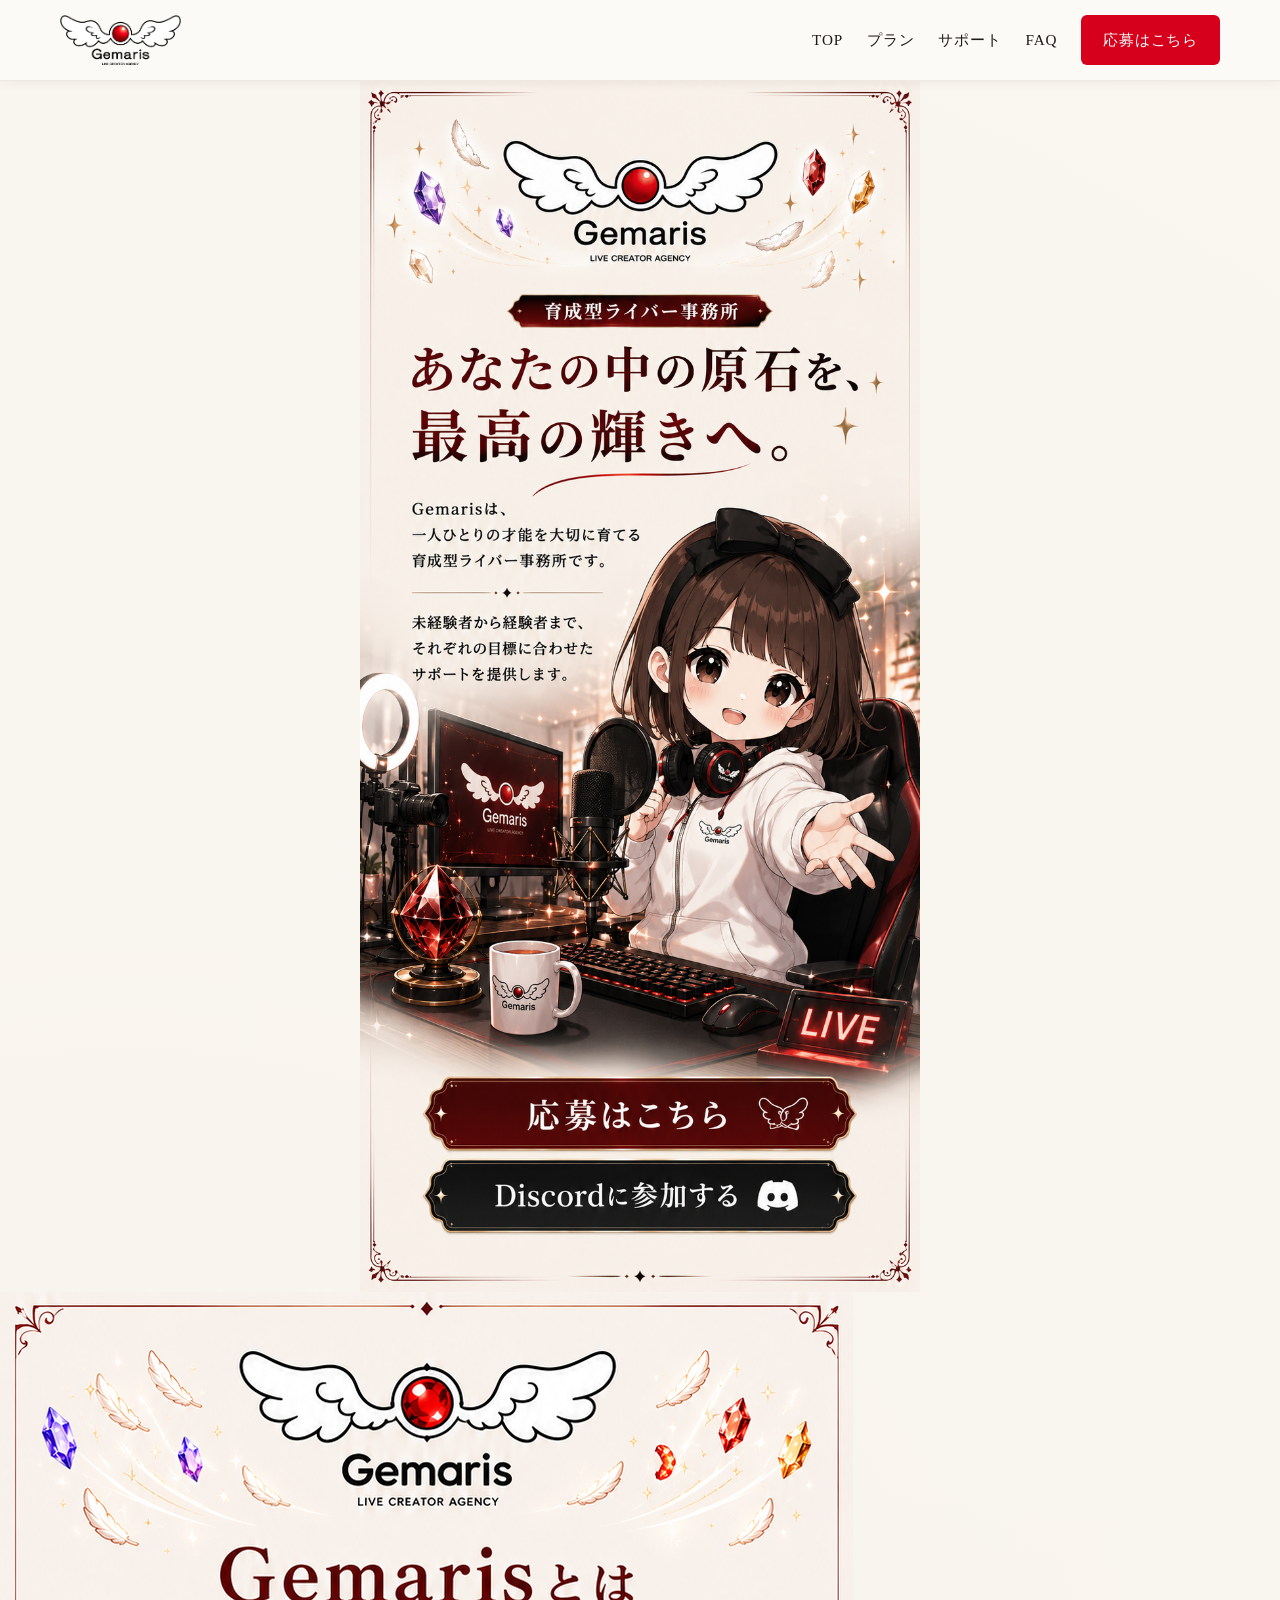
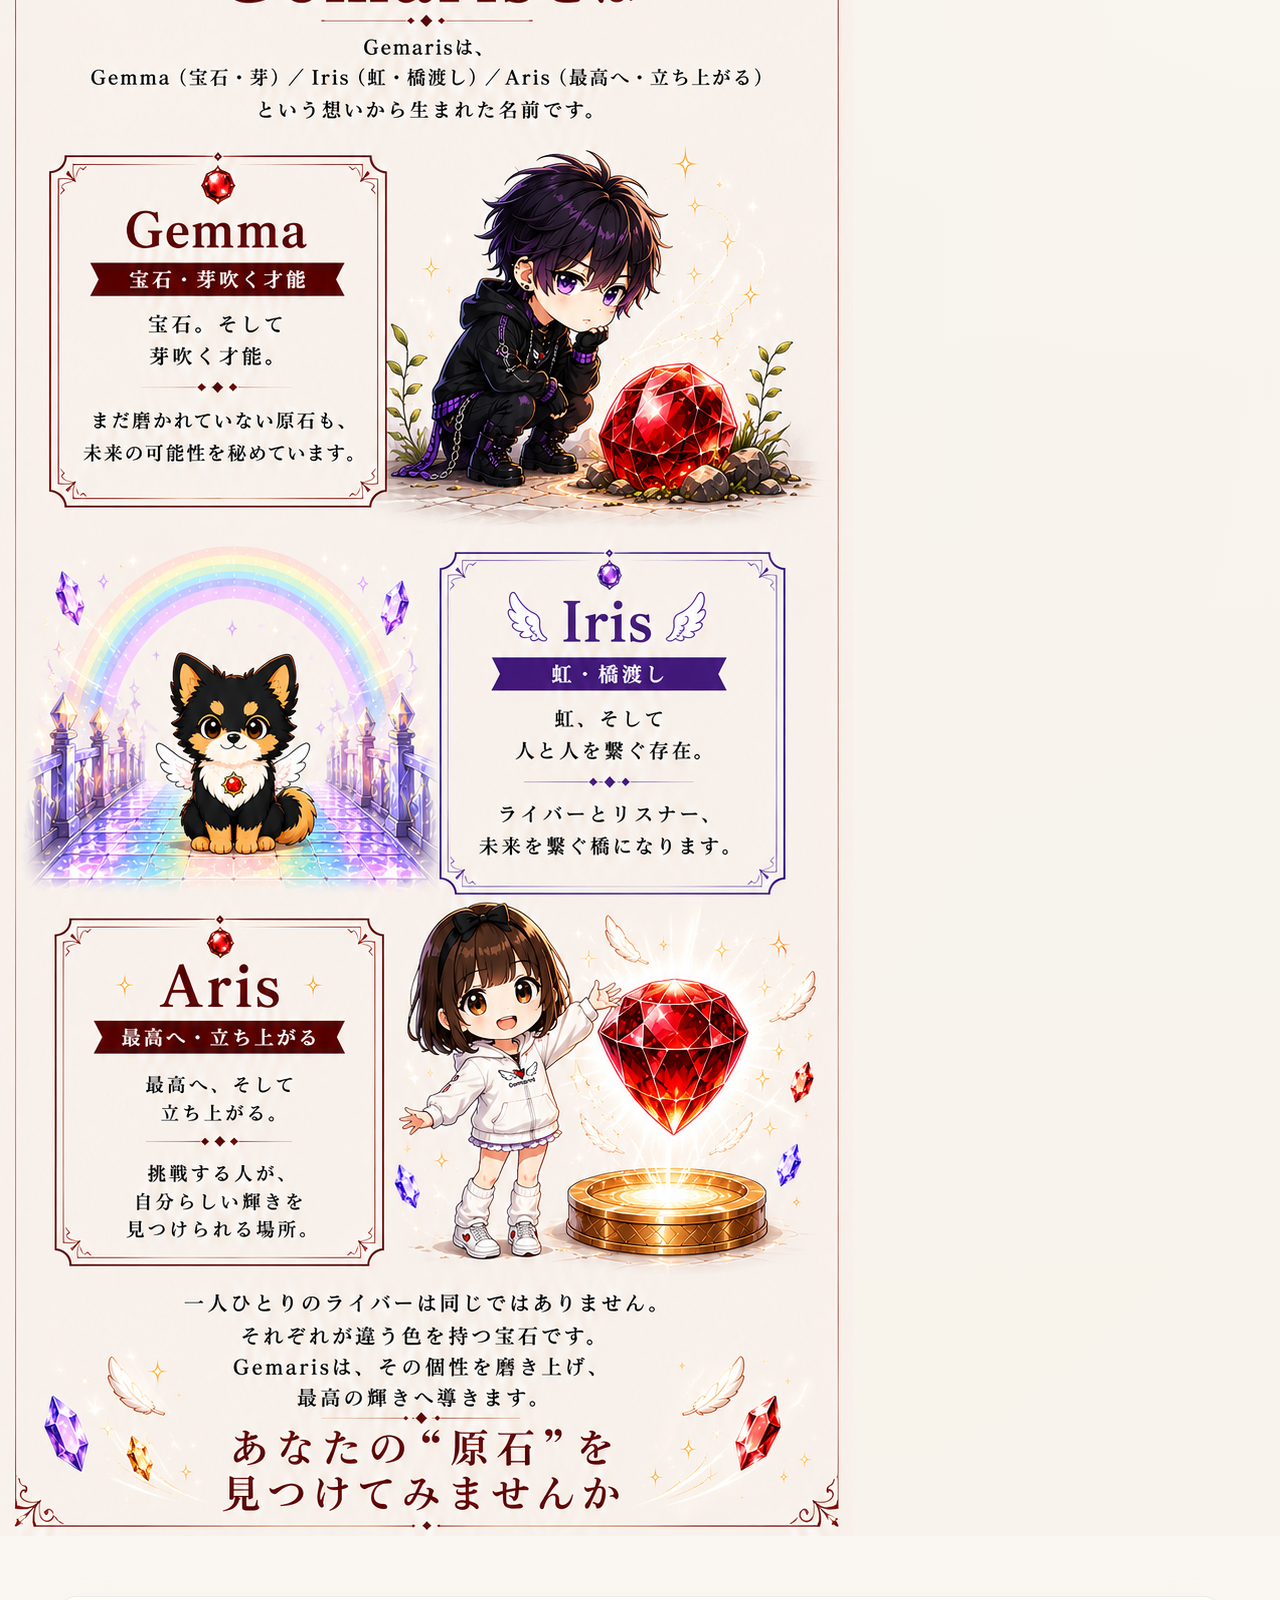
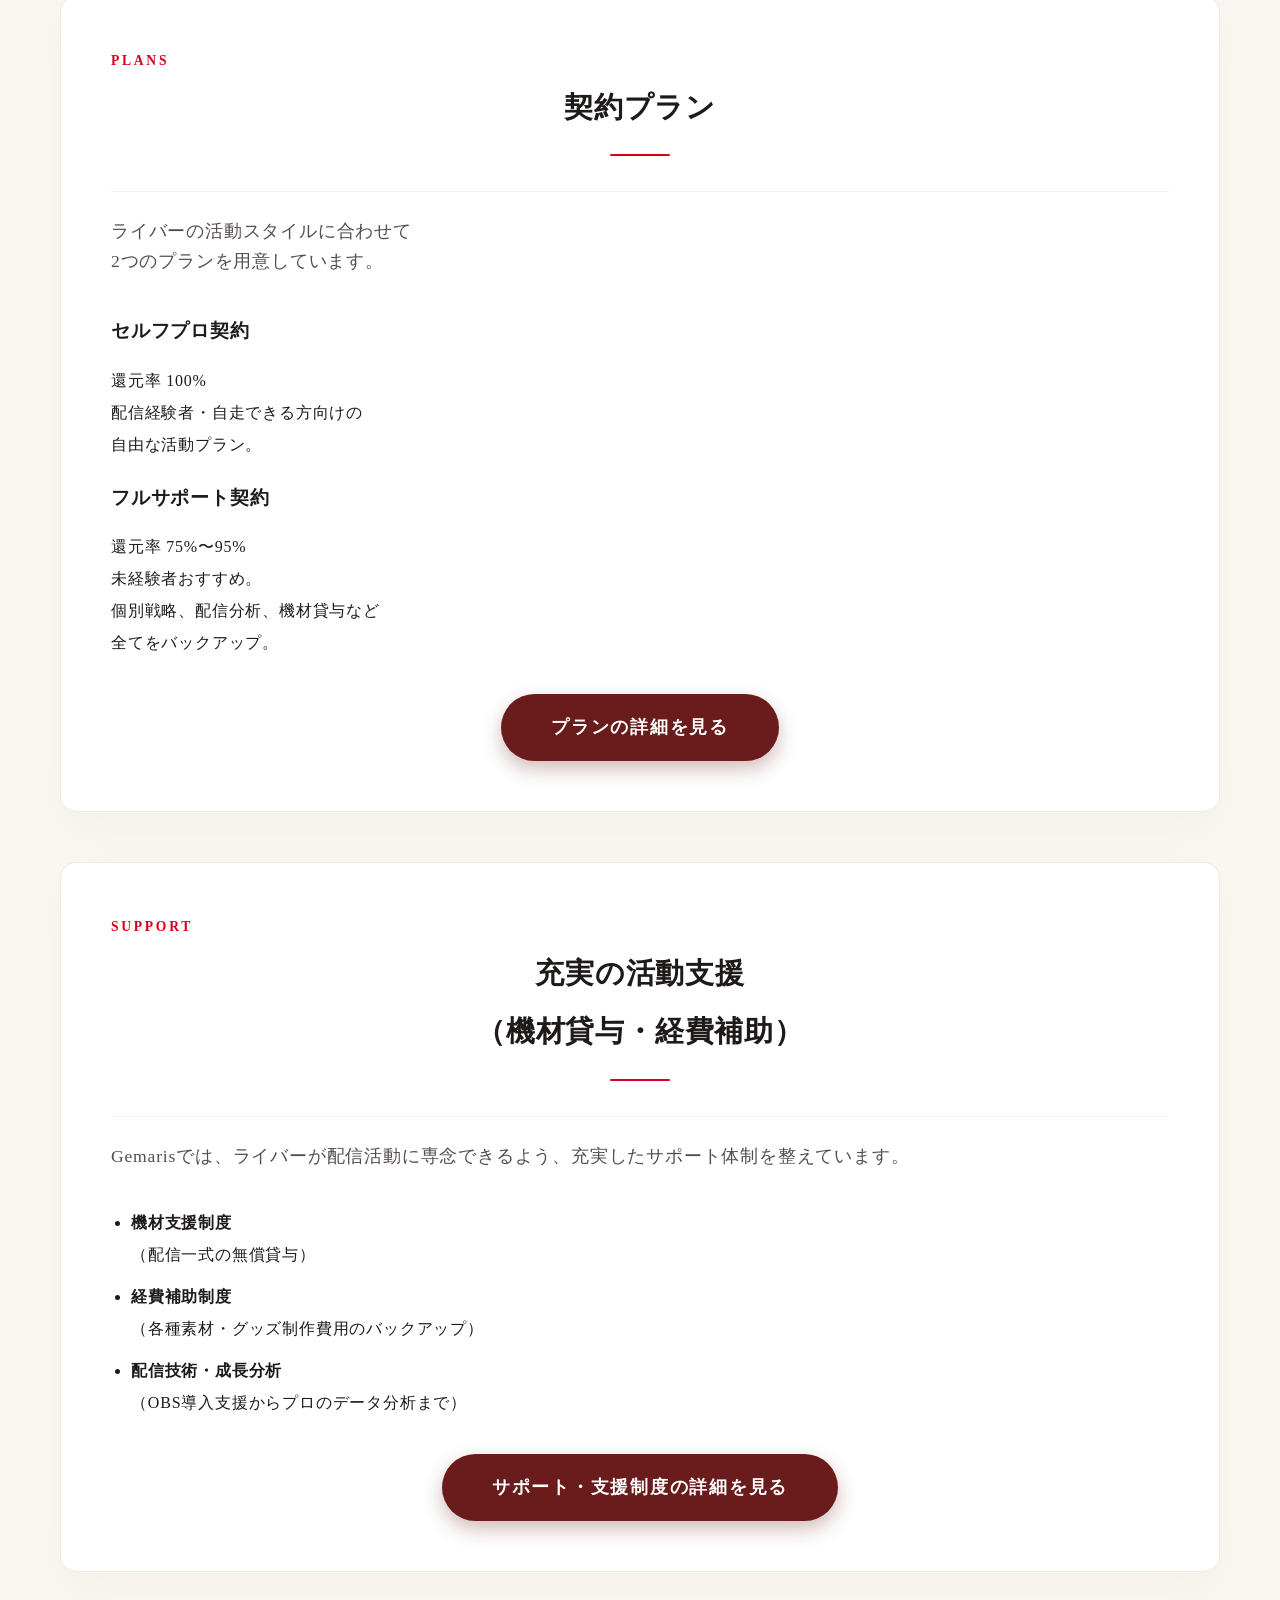
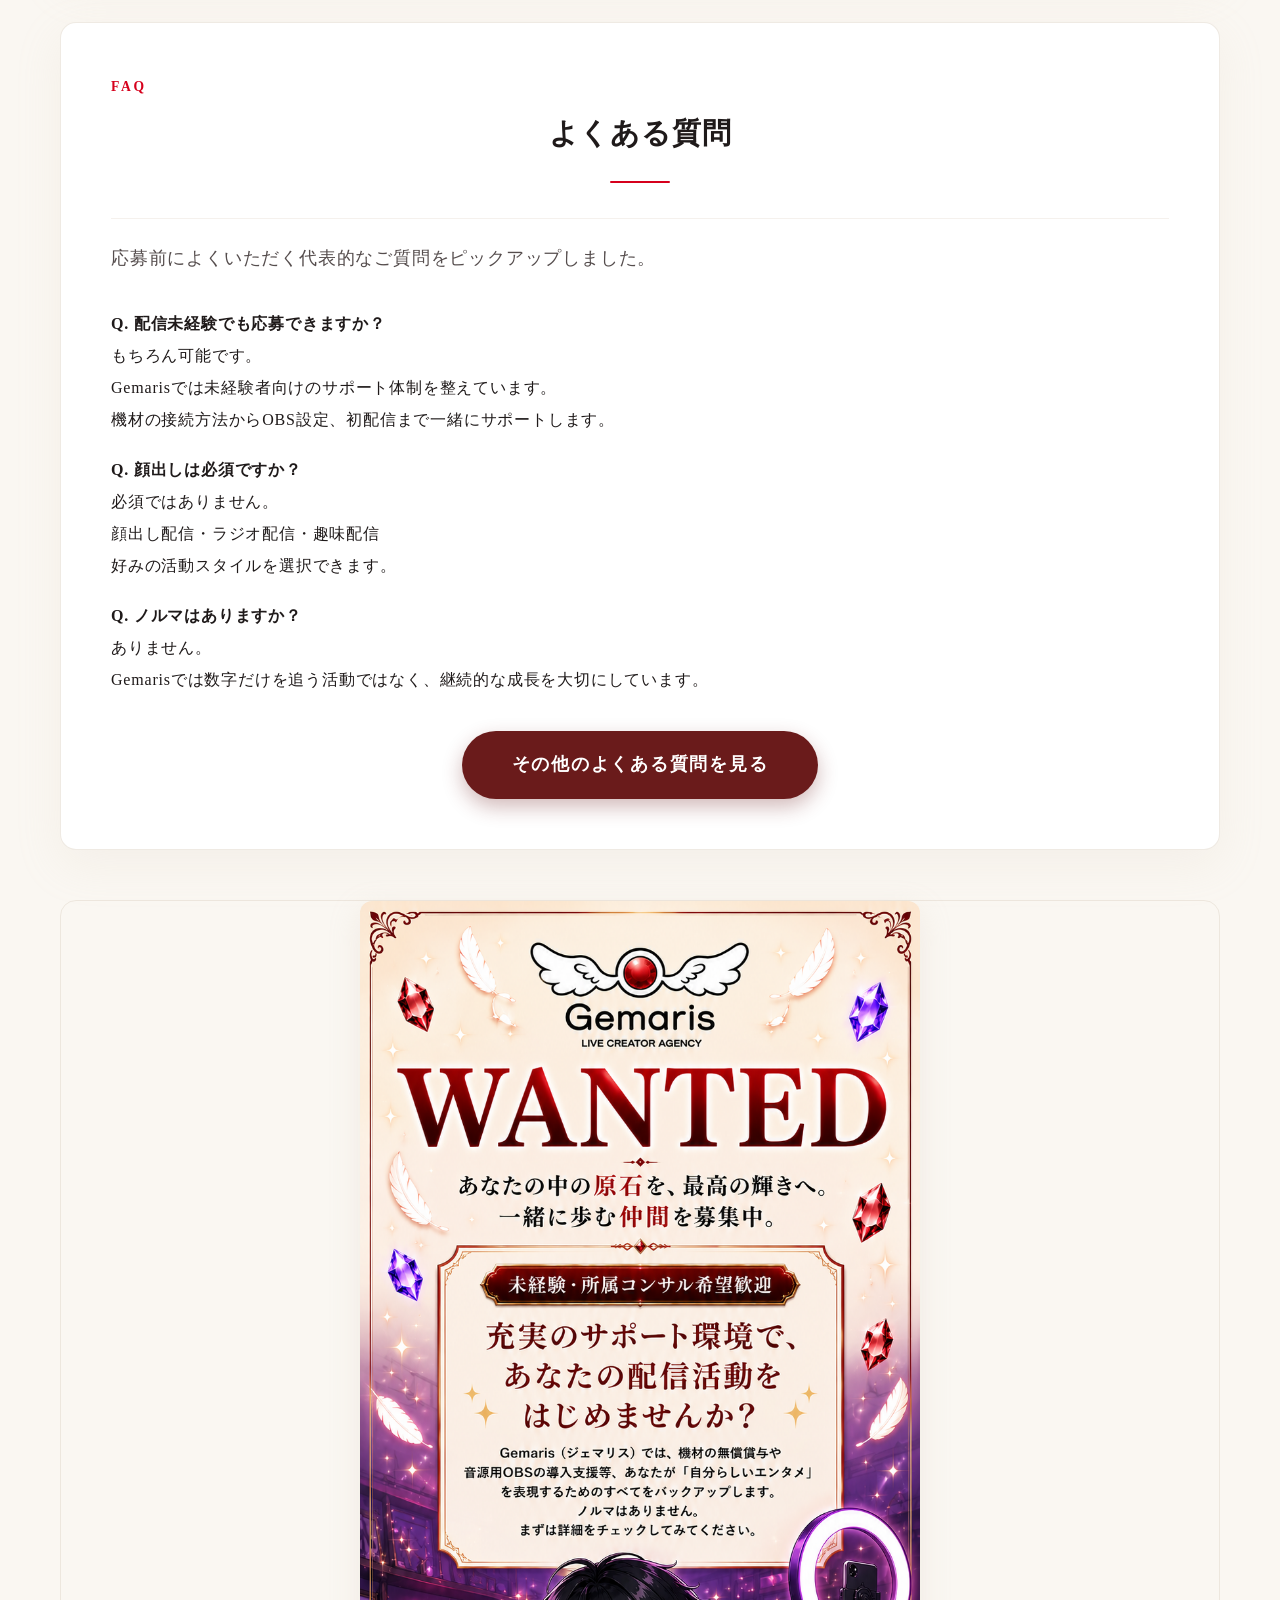
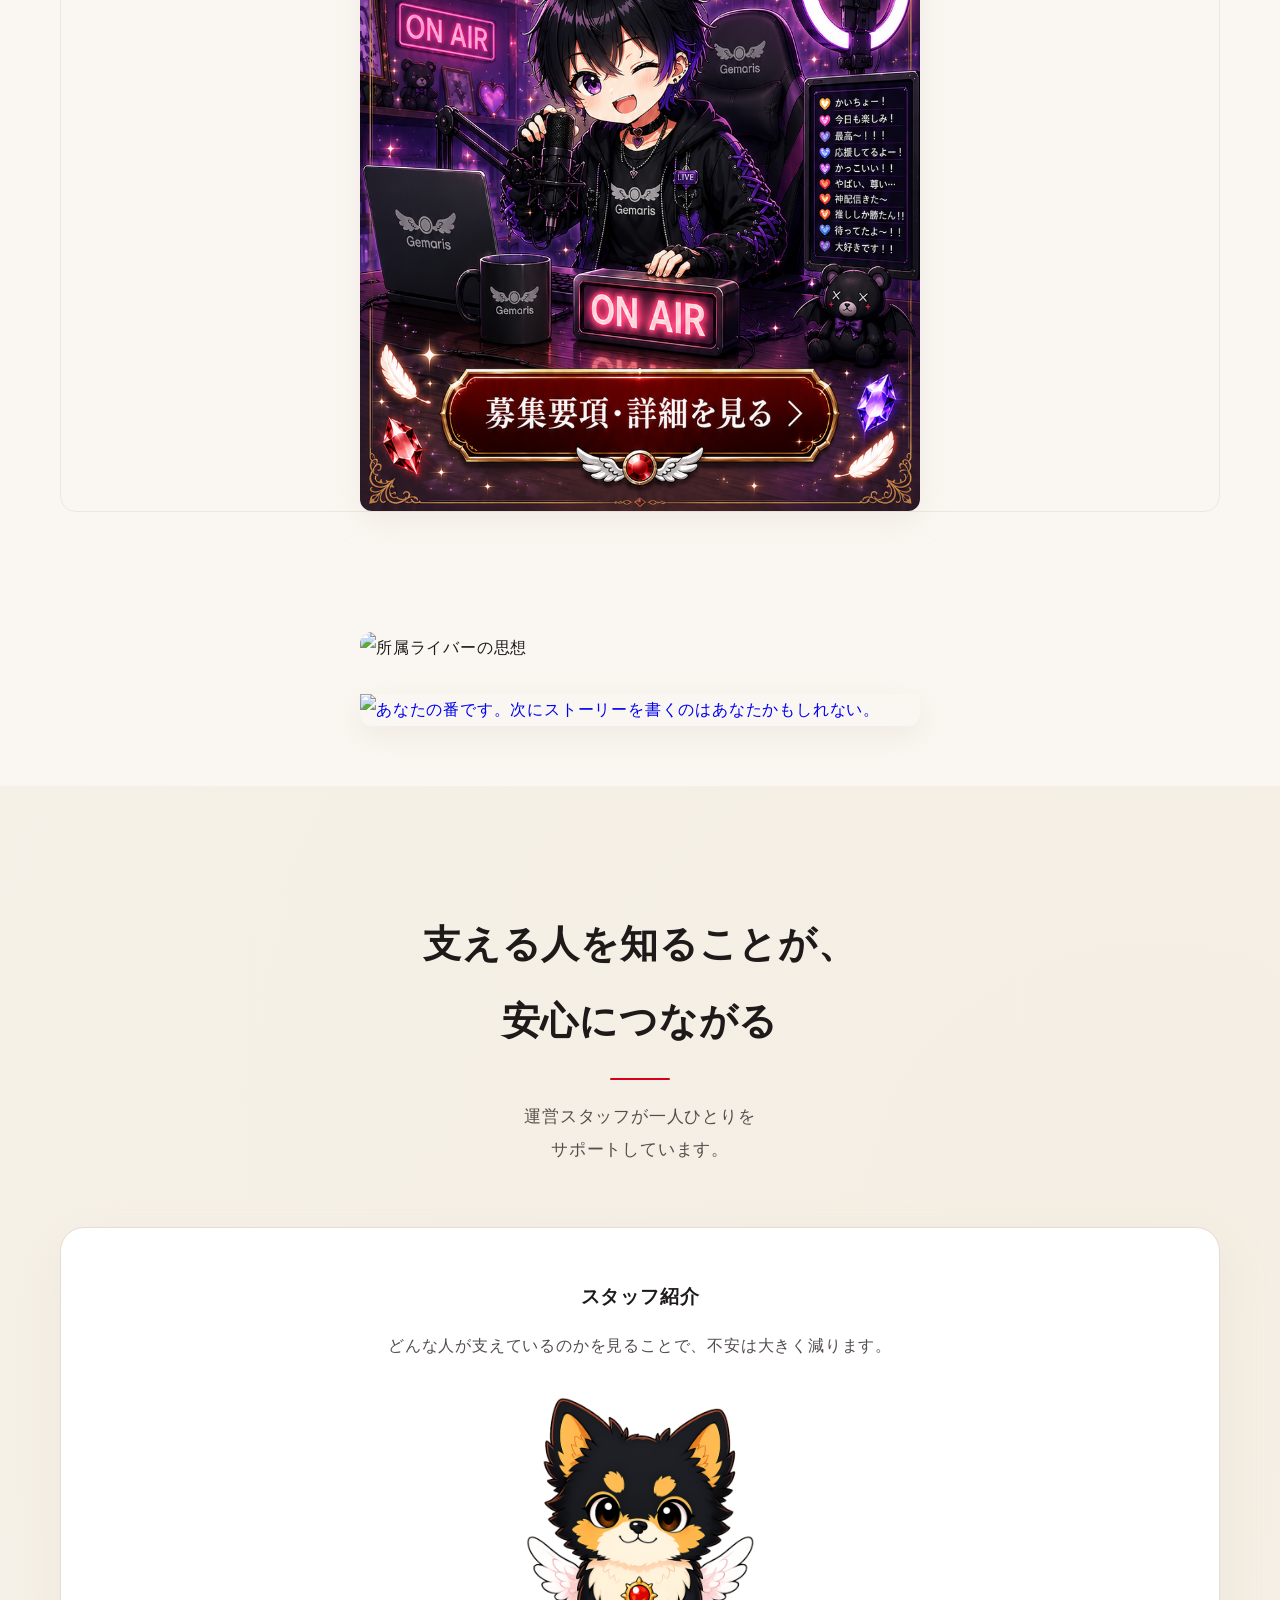
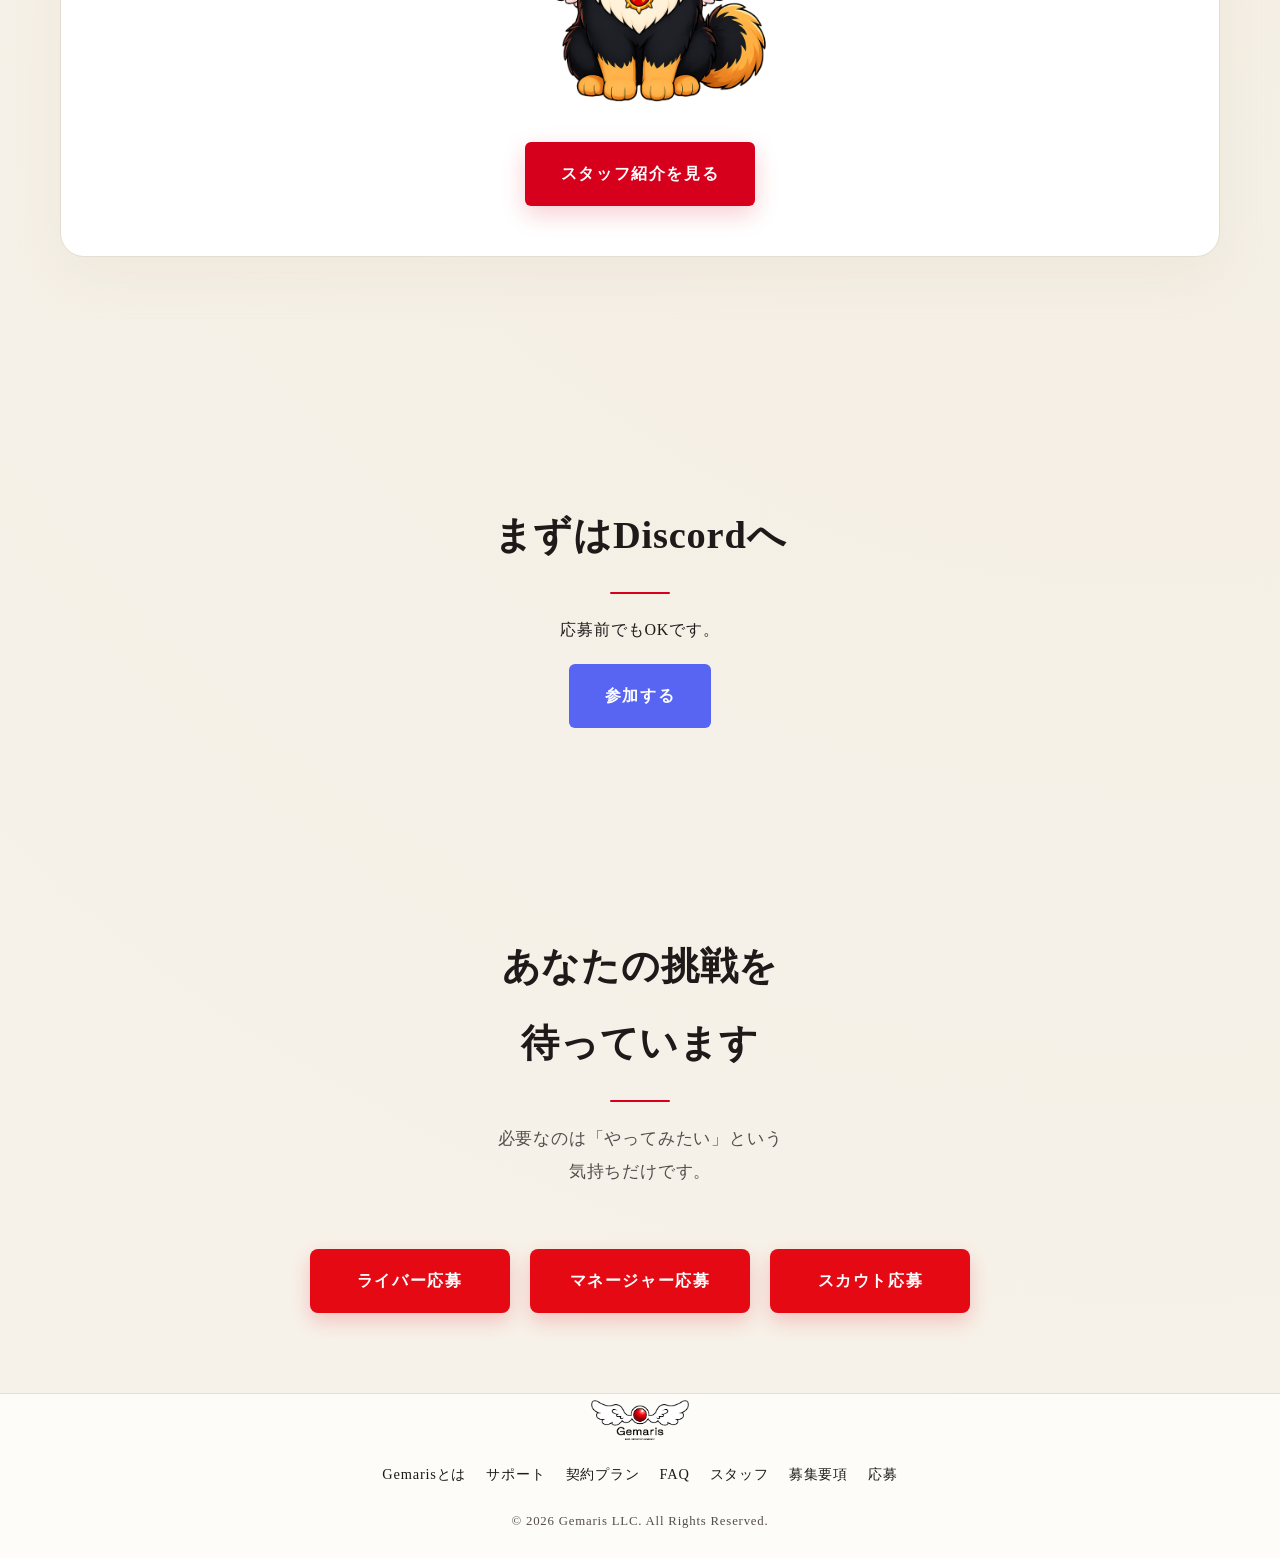
==== index.html @ 0dfe4d41 "Add files via upload" ====
<!DOCTYPE html>
<html lang="ja">
<head>
  <meta charset="UTF-8">
  <meta name="viewport" content="width=device-width, initial-scale=1.0">
  <title>Gemaris（ジェマリス）公式</title>

  <link rel="stylesheet" href="css/style.css">

  <link rel="stylesheet" href="css/index.css">
</head>
<body class="gemaris-theme">

<header class="header">
    <div class="container header-inner">
      <a href="index.html">
        <img src="images/logo.png" alt="Gemaris Logo" class="logo">
      </a>
      <button class="hamburger" id="js-hamburger" aria-label="メニューを開く">
        <span></span>
        <span></span>
        <span></span>
      </button>
      <nav class="nav-menu" id="js-nav-menu">
        <a href="index.html">TOP</a>
        <a href="#plans">プラン</a>
        <a href="#support">サポート</a>
        <a href="#faq">FAQ</a>
        <a href="recruit.html" class="apply-btn">応募はこちら</a>
      </nav>
    </div>
  </header>

  <section class="top-hero-section">
    <div class="top-img-container visual-overlay-wrapper">
      <img src="images/TOP.png" alt="あなたの中の原石を、最高の輝きへ。" class="top-main-img">
      <a href="recruit.html" class="map-replacement-link link-apply" title="応募はこちら"></a>
      <a href="https://discord.gg/XXXXXXXX" target="_blank" class="map-replacement-link link-discord" title="Discordに参加する"></a>
    </div>
  </section>

  <section class="top-about-section">
    <div class="top-img-container visual-overlay-wrapper2">
      <img src="images/TOP2.png" alt="募集要項・詳細を見る" class="top-main-img">
      <a href="recruit.html" class="map-replacement-link link-details" title="募集要項・詳細を見る"></a>
    </div>
  </section>

  <section class="top-content-navigator">
    <div class="container content-nav-inner">

      <div class="main-content-card" id="plans">
        <div class="card-header-luxury">
          <span>PLANS</span>
          <h2>契約プラン</h2>
        </div>
        <p class="card-lead-text">ライバーの活動スタイルに合わせて<br class="sp-only">2つのプランを用意しています。</p>
        
        <div class="plan-sub-grid">
          <div class="plan-sub-card">
            <h3>セルフプロ契約</h3>
            <div class="plan-sub-rate">還元率 100%</div>
            <p>配信経験者・自走できる方向けの<br class="sp-only">自由な活動プラン。</p>
          </div>
          <div class="plan-sub-card featured-sub">
            <h3>フルサポート契約</h3>
            <div class="plan-sub-rate">還元率 75%〜95%</div>
            <p>未経験者おすすめ。<br class="sp-only">個別戦略、配信分析、機材貸与など<br class="sp-only">全てをバックアップ。</p>
          </div>
        </div>
        
        <div class="card-btn-wrap">
          <a href="plan.html" class="gemaris-luxury-final-btn">プランの詳細を見る</a>
        </div>
      </div>

<!-- 2. 充実の活動支援 (Support) -->
      <div class="main-content-card" id="support">
        <div class="card-header-luxury">
          <span>SUPPORT</span>
          <h2>充実の活動支援<br class="sp-only">（機材貸与・経費補助）</h2>
        </div>
        <p class="card-lead-text">Gemarisでは、ライバーが配信活動に専念できるよう、充実したサポート体制を整えています。</p>
        
        <div class="support-luxury-list-box">
          <ul>
            <li><strong>機材支援制度</strong><br class="sp-only">（配信一式の無償貸与）</li>
            <li><strong>経費補助制度</strong><br class="sp-only">（各種素材・グッズ制作費用のバックアップ）</li>
            <li><strong>配信技術・成長分析</strong><br class="sp-only">（OBS導入支援からプロのデータ分析まで）</li>
          </ul>
        </div>
        
        <div class="card-btn-wrap">
          <a href="support.html" class="gemaris-luxury-final-btn">サポート・支援制度の詳細を見る</a>
        </div>
      </div>

      <div class="main-content-card" id="faq">
        <div class="card-header-luxury">
          <span>FAQ</span>
          <h2>よくある質問</h2>
        </div>
        <p class="card-lead-text">応募前によくいただく代表的なご質問をピックアップしました。</p>
        
        <div class="faq-luxury-list">
          <div class="faq-luxury-item">
            <h4><span>Q.</span> 配信未経験でも応募できますか？</h4>
            <p>もちろん可能です。<br class="sp-only">Gemarisでは未経験者向けのサポート体制を整えています。<br class="sp-only">機材の接続方法からOBS設定、初配信まで一緒にサポートします。</p>
          </div>
          <div class="faq-luxury-item">
            <h4><span>Q.</span> 顔出しは必須ですか？</h4>
            <p>必須ではありません。<br class="sp-only">顔出し配信・ラジオ配信・趣味配信<br class="sp-only">好みの活動スタイルを選択できます。</p>
          </div>
          <div class="faq-luxury-item">
            <h4><span>Q.</span> ノルマはありますか？</h4>
            <p>ありません。<br class="sp-only">Gemarisでは数字だけを追う活動ではなく、継続的な成長を大切にしています。</p>
          </div>
        </div>
        
        <div class="card-btn-wrap">
          <a href="faq.html" class="gemaris-luxury-final-btn">その他のよくある質問を見る</a>
        </div>
      </div>

<div class="main-content-card" id="recruit-teaser" style="padding: 0; background: transparent; box-shadow: none;">
        
        <div class="recruit-banner-wrap" style="
          width: 100%;
          max-width: 560px;
          margin: 0 auto;
          border-radius: 12px;
          overflow: hidden;
          box-shadow: 0 10px 30px rgba(215, 201, 182, 0.25);
        ">
          <img src="images/recruit.png" alt="Gemaris ライバー募集 WANTED（募集要項・詳細を見る）" class="recruit-img-map-target" usemap="#index-recruit-map" id="js-index-recruit-img" style="width: 100%; height: auto; display: block; border: none;">
          
          <map name="index-recruit-map">
            <area shape="rect" coords="145,2170,980,2330" href="recruit.html" alt="募集要項・詳細を見る" class="map-link">
          </map>
        </div>
        
      </div>

    </div>
  </section>

<!-- =========================
       👑 新・所属ライバーの思想セクション（極上イラスト＆完全レスポンシブ版）
       ========================= -->
  <section class="section story-section" style="padding: 60px 0; background-color: #faf7f2;">
    <div class="container" style="max-width: 600px; margin: 0 auto; padding: 0 15px;">
      
      <!-- 🔥 1本目：ストーリー2名分（index-story.png） -->
      <div class="story-image-wrapper-main" style="position: relative; width: 100%; max-width: 560px; margin: 0 auto 30px auto;">
        <img src="images/index-story.png" alt="所属ライバーの思想" style="width: 100%; height: auto; display: block; border-radius: 12px 12px 0 0;">
        
        <!-- 👑 会長ストーリー用の透明リンクエリア -->
        <a href="story-kaicho.html" class="story-invisible-link link-kaicho" style="
          position: absolute;
          display: block;
          width: 90%;
          height: 27%;
          left: 5%;
          top: 29.5%;
          background: rgba(255, 255, 255, 0);
          z-index: 10;
          cursor: pointer;
        " aria-label="エンタメだけで頂点を狙う男の哲学 STORYを読む"></a>
        
        <!-- 👑 りさストーリー用の透明リンクエリア -->
        <a href="story-risa.html" class="story-invisible-link link-risa" style="
          position: absolute;
          display: block;
          width: 90%;
          height: 27%;
          left: 5%;
          top: 59.5%;
          background: rgba(255, 255, 255, 0);
          z-index: 10;
          cursor: pointer;
        " aria-label="スマホ1つで世界を変える思考法 STORYを読む"></a>
      </div>

      <!-- 🔥 2本目：あなたの番です（index-stor2y.png） -->
      <div class="story-image-wrapper-cta" style="position: relative; width: 100%; max-width: 560px; margin: 0 auto;">
        <!-- 画像そのものを丸ごと応募ページへのリンクにする -->
        <a href="apply.html" style="display: block; text-decoration: none; cursor: pointer;" aria-label="あなたの番です 未来を変える">
          <img src="images/index-stor2y.png" alt="あなたの番です。次にストーリーを書くのはあなたかもしれない。" style="width: 100%; height: auto; display: block; border-radius: 0 0 12px 12px; box-shadow: 0 10px 30px rgba(215, 201, 182, 0.3); transition: transform 0.2s ease;">
        </a>
      </div>

    </div>
  </section>

  <section class="section staff-teaser">
    <div class="container">
      <h2>支える人を知ることが、<br class="sp-only">安心につながる</h2>
      <p class="section-lead">運営スタッフが一人ひとりを<br class="sp-only">サポートしています。</p>
      <div class="company-link-card">
        <h3>スタッフ紹介</h3>
        <p>どんな人が支えているのかを見ることで、不安は大きく減ります。</p>
        <img src="images/iris-main.png" alt="運営イメージ" class="staff-teaser-img">
        <a href="staff.html" class="button apply-button">スタッフ紹介を見る</a>
      </div>
    </div>
  </section>

  <section class="discord-section section">
    <div class="container">
      <h2>まずはDiscordへ</h2>
      <p>応募前でもOKです。</p>
      <a href="https://discord.gg/XXXXXXXX" target="_blank" class="button discord-button">参加する</a>
    </div>
  </section>

  <section class="cta-section section">
    <div class="container">
      <h2>あなたの挑戦を<br class="sp-only">待っています</h2>
      <p class="section-lead">必要なのは「やってみたい」という<br class="sp-only">気持ちだけです。</p>
      <div class="cta-buttons">
        <a href="apply.html" class="button apply-button">ライバー応募</a>
        <a href="apply.html" class="button apply-button">マネージャー応募</a>
        <a href="apply.html" class="button apply-button">スカウト応募</a>
      </div>
    </div>
  </section>

  <footer class="footer">
    <div class="container">
      <div class="footer-logo">
        <img src="images/image(24).png" alt="Gemaris">
      </div>
      <div class="footer-links">
        <a href="index.html#about">Gemarisとは</a>
        <a href="support.html">サポート</a>
        <a href="plan.html">契約プラン</a>
        <a href="faq.html">FAQ</a>
        <a href="staff.html">スタッフ</a>
        <a href="recruit.html">募集要項</a>
        <a href="apply.html">応募</a>
      </div>
      <p class="copyright">© 2026 Gemaris LLC. All Rights Reserved.</p>
    </div>
  </footer>

  <script>
  // 🌟 トップページの recruit.png 用：イメージマップの座標を画面サイズに合わせて自動計算する最強の処理
  const indexImg = document.getElementById('js-index-recruit-img');
  const indexArea = document.querySelector('map[name="index-recruit-map"] area');
  
  // 元の画像サイズ（固定値）
  const idxOriginalWidth = 1125;
  const idxOriginalHeight = 2436;
  // 元の画像内ボタン座標「左上X, 左上Y, 右下X, 右下Y」
  const idxOriginalCoords = [145, 2170, 980, 2330];

  function resizeIndexMap() {
      if(!indexImg || !indexArea) return;
      
      // 現在画面に表示されている画像の実際の幅と高さを取得
      const currentWidth = indexImg.clientWidth;
      const currentHeight = indexImg.clientHeight;

      // 比率を計算
      const ratioX = currentWidth / idxOriginalWidth;
      const ratioY = currentHeight / idxOriginalHeight;

      // 新しい座標を計算して適用するやで！
      const newCoords = [
          Math.round(idxOriginalCoords[0] * ratioX),
          Math.round(idxOriginalCoords[1] * ratioY),
          Math.round(idxOriginalCoords[2] * ratioX),
          Math.round(idxOriginalCoords[3] * ratioY)
      ];

      indexArea.setAttribute('coords', newCoords.join(','));
  }

  // 画像の読み込み完了時、および画面リサイズ時に実行
  window.addEventListener('load', resizeIndexMap);
  window.addEventListener('resize', resizeIndexMap);
  // スクリプトが走った瞬間にも一発叩く
  if (indexImg && indexImg.complete) {
      resizeIndexMap();
  }
    const hamburger = document.getElementById('js-hamburger');
    const navMenu = document.getElementById('js-nav-menu');
    
    if (hamburger && navMenu) {
      hamburger.addEventListener('click', () => {
        hamburger.classList.toggle('is-active');
        navMenu.classList.toggle('is-active');
      });
      
      // リンクをクリックしたらメニューを自動で閉じる
      document.querySelectorAll('.nav-menu a').forEach(link => {
        link.addEventListener('click', () => {
          hamburger.classList.remove('is-active');
          navMenu.classList.remove('is-active');
        });
      });
    }
  </script>
</body>
</html>
---- css/style.css ----
/* ==========================================================================
   VARIABLES & RESET
   ========================================================================== */
:root {
  --gem-red: #D6001C;
  --gem-red-dark: #B50018;
  --gem-black: #1F1A1A;
  --gem-gray: #554D4D;
  --gem-paper: #FCFAF6;
  --gem-paper-light: #FDFCF9;
  --gem-border: #E5DDD1;
  --discord: #5865F2;
  --shadow: 0 15px 45px rgba(215, 201, 182, 0.25);
}

* {
  margin: 0;
  padding: 0;
  box-sizing: border-box;
}

html {
  scroll-behavior: smooth;
}

body {
  font-family: "Times New Roman", "Noto Serif JP", "Hiragino Mincho ProN", "Hiragino Sans", serif;
  color: var(--gem-black);
  line-height: 2.0;
  letter-spacing: 0.05em;
  background: 
    radial-gradient(circle at 10% 20%, rgba(243, 237, 226, 0.45), transparent 80%),
    radial-gradient(circle at 90% 80%, rgba(229, 216, 193, 0.35), transparent 80%),
    var(--gem-paper);
}

img {
  max-width: 100%;
  display: block;
}

a {
  text-decoration: none;
}

/* ==========================================================================
   LAYOUT & COMMON
   ========================================================================== */
.container {
  width: 100%;
  max-width: 1200px;
  margin: auto;
  padding: 0 20px;
}

.section {
  padding: 120px 0;
}

h1 {
  font-size: 3.5rem;
  line-height: 1.5;
  margin-bottom: 25px;
  font-weight: 600;
}

h2 {
  font-size: 2.4rem;
  text-align: center;
  margin-bottom: 20px;
  position: relative;
  font-weight: 600;
}

h2::after {
  content: "";
  width: 60px;
  height: 2px;
  background: var(--gem-red);
  display: block;
  margin: 18px auto 0;
  border-radius: 999px;
}

h3 {
  margin-bottom: 15px;
  font-weight: 600;
}

p {
  margin-bottom: 18px;
}

.section-lead {
  max-width: 800px;
  margin: 0 auto 60px;
  text-align: center;
  color: var(--gem-gray);
  font-size: 1.05rem;
}

ul {
  padding-left: 20px;
}

li {
  margin-bottom: 10px;
}

/* ==========================================================================
   HEADER & NAVIGATION
   ========================================================================== */
.header {
  position: sticky;
  top: 0;
  z-index: 9999;
  background: rgba(252, 250, 246, 0.95);
  backdrop-filter: blur(15px);
  border-bottom: 1px solid rgba(229, 221, 209, 0.6);
  box-shadow: 0 2px 10px rgba(0,0,0,0.05);
}

.header-inner {
  height: 80px;
  display: flex;
  justify-content: space-between;
  align-items: center;
}

.logo {
  height: 50px;
}

.nav-menu {
  display: flex;
  gap: 24px;
  align-items: center;
}

.nav-menu a {
  color: var(--gem-black);
  font-weight: 500;
  font-size: 0.95rem;
  transition: .3s;
}

.nav-menu a:hover {
  color: var(--gem-red);
}

.apply-btn {
  background: var(--gem-red);
  color: white !important;
  padding: 10px 22px;
  border-radius: 6px;
  font-weight: 600;
}

.hamburger {
  display: none;
}

/* ==========================================================================
   BUTTONS
   ========================================================================== */
.button {
  display: inline-block;
  padding: 16px 36px;
  border-radius: 6px;
  font-weight: 600;
  letter-spacing: 0.1em;
  transition: .3s ease;
}

.apply-button {
  background: var(--gem-red);
  color: white;
  box-shadow: 0 8px 25px rgba(214, 0, 28, 0.2);
}

.apply-button:hover {
  background: var(--gem-red-dark);
  transform: translateY(-2px);
  box-shadow: 0 12px 30px rgba(214, 0, 28, 0.3);
}

.discord-button {
  background: var(--discord);
  color: white;
}

.discord-button:hover {
  transform: translateY(-2px);
}

/* ==========================================================================
   HERO SECTION
   ========================================================================== */
.hero {
  min-height: 100vh;
  display: flex;
  align-items: center;
  justify-content: center;
  text-align: center;
  position: relative;
  overflow: hidden;
  padding-top: 120px;
}

.hero-logo-bg {
  position: absolute;
  top: 50%;
  left: 50%;
  width: 900px;
  max-width: 90vw;
  transform: translate(-50%,-50%);
  opacity: .03;
}

.hero-inner {
  position: relative;
  z-index: 10;
}

.hero-logo {
  height: 200px;
  margin: auto;
  margin-bottom: 30px;
}

.hero-category {
  color: var(--gem-red-dark);
  font-weight: 600;
  letter-spacing: 0.25em;
  margin-bottom: 25px;
  display: flex;
  align-items: center;
  justify-content: center;
  gap: 20px;
}

.hero-category::before,
.hero-category::after {
  content: "";
  width: 30px;
  height: 1px;
  background: var(--gem-border);
  display: inline-block;
}

.hero h1 {
  font-size: clamp(1.8rem, 3.5vw, 2.8rem);
  font-weight: 600;
  color: var(--gem-black);
  line-height: 1.6;
}

.hero-text {
  max-width: 700px;
  margin: auto;
}

.hero-buttons {
  margin-top: 45px;
  display: flex;
  justify-content: center;
  gap: 20px;
  flex-wrap: wrap;
}

/* ==========================================================================
   CARDS & GRIDS
   ========================================================================== */
.concept-card,
.origin-card,
.support-card,
.plan-card,
.manual-card,
.company-link-card,
.business-card {
  background: rgba(255, 255, 255, 0.8);
  border: 1px solid rgba(229, 221, 209, 0.6);
  border-radius: 16px;
  padding: 40px;
  box-shadow: var(--shadow);
  transition: .3s ease;
  color: var(--gem-black) !important;
}

.concept-card:hover,
.origin-card:hover,
.support-card:hover,
.plan-card:hover,
.manual-card:hover {
  transform: translateY(-5px);
  box-shadow: 0 20px 50px rgba(215, 201, 182, 0.35);
}

.concept-card p, .origin-card p, .support-card p, .plan-card p, .manual-card p, .company-link-card p, .business-card p,
.concept-card li, .origin-card li, .support-card li, .plan-card li, .manual-card li {
  color: var(--gem-gray) !important;
  opacity: 1 !important;
}

.concept-grid, .support-grid, .manual-grid, .business-grid {
  display: grid;
  grid-template-columns: repeat(3, 1fr);
  gap: 30px;
}

.plan-grid {
  display: grid;
  grid-template-columns: repeat(2, 1fr);
  gap: 30px;
}

.origin-message {
  margin-top: 60px;
  background: rgba(255, 255, 255, 0.8);
  border: 1px solid rgba(229, 221, 209, 0.6);
  border-radius: 16px;
  padding: 50px;
  text-align: center;
  box-shadow: var(--shadow);
  color: var(--gem-black) !important;
}

/* ==========================================================================
   🛠️ STAFF TEASER SECTION (イラストはみ出し完全修正版)
   ========================================================================== */
.company-link-card {
  background: #ffffff !important;
  border: 1px solid #E5DDD1 !important;
  border-radius: 24px !important;
  padding: 50px 40px !important;
  box-shadow: 0 20px 50px rgba(215, 201, 182, 0.2) !important;
  text-align: center;
  margin-top: 30px;
}

.staff-teaser-img {
  display: block;
  width: 100%;
  max-width: 320px;
  height: auto;
  margin: 30px auto;
}

/* ==========================================================================
   🛠️ EQUIPMENT & SUPPORT ITEM GRID (配信活動サポート)
   ========================================================================== */
.support-item-grid {
  display: flex;
  gap: 30px;
  justify-content: center;
  flex-wrap: wrap;
  margin-bottom: 50px;
}

.support-item-card {
  flex: 1;
  min-width: 250px;
  max-width: 300px;
  text-align: center;
}

.support-item-imgbox {
  width: 100%;
  aspect-ratio: 1/1;
  overflow: hidden;
  border-radius: 16px;
  background: #fff;
  box-shadow: 0 10px 30px rgba(215, 201, 182, 0.2);
  margin-bottom: 15px;
}

.support-item-imgbox img {
  width: 100%;
  height: 100%;
  object-fit: cover;
}

.support-item-card h3 {
  font-size: 1.1rem;
  font-weight: 600;
  color: #1F1A1A;
}

/* ==========================================================================
   🛠️ EXPENSE SUBSIDY GRID (経費補助制度)
   ========================================================================== */
.expense-grid {
  display: flex;
  gap: 20px;
  justify-content: center;
  flex-wrap: wrap;
}

.expense-card-item {
  flex: 1;
  min-width: 220px;
  max-width: 260px;
  background: #ffffff;
  border: 1px solid #E5DDD1;
  padding: 40px 20px;
  border-radius: 16px;
  text-align: center;
  box-shadow: 0 15px 45px rgba(215, 201, 182, 0.25);
}

.expense-icon {
  font-size: 2.5rem;
  margin-bottom: 15px;
}

.expense-card-item h3 {
  font-size: 1.1rem;
  font-weight: 600;
  color: #1F1A1A;
  margin: 0;
}

/* ==========================================================================
   🛠️ FAQ SECTION
   ========================================================================== */
.faq-iris {
  text-align: center;
  margin-bottom: 20px;
}

.faq-iris-img {
  max-width: 200px;
  margin: 0 auto;
}

.faq-list-wrapper {
  display: flex;
  flex-direction: column;
  gap: 25px;
  max-width: 800px;
  margin: 0 auto;
}

.faq-item {
  background: #ffffff;
  border: 1px solid #E5DDD1;
  border-left: 5px solid #E50914;
  border-radius: 12px;
  padding: 25px;
  box-shadow: 0 10px 30px rgba(215, 201, 182, 0.15);
  text-align: left;
}

.faq-item h3 {
  margin: 0 0 15px 0;
  font-size: 1.1rem;
  font-weight: 700;
  color: #1F1A1A;
}

.faq-item p {
  margin: 0;
  padding-left: 24px;
  color: #554D4D;
  font-size: 0.95rem;
  line-height: 1.8;
}

/* ==========================================================================
   🛠️ RECRUIT TEASER SECTION (スマホパツパツ解消版)
   ========================================================================== */
.recruit-teaser-section {
  padding: 80px 0;
  background: #fdfbf7;
}

.recruit-teaser-container {
  max-width: 1000px;
  margin: 0 auto;
  padding: 0 20px;
  text-align: center;
}

.recruit-teaser-card {
  background: #ffffff;
  border: 1px solid #E5DDD1;
  border-radius: 24px;
  padding: 50px 40px;
  box-shadow: 0 20px 50px rgba(215, 201, 182, 0.2);
  display: flex;
  flex-wrap: wrap;
  align-items: center;
  gap: 40px;
  text-align: left;
}

.recruit-teaser-text {
  flex: 1;
  min-width: 300px;
}

.recruit-teaser-image {
  flex: 1;
  min-width: 300px;
  text-align: center;
}

.recruit-teaser-image img {
  width: 100%;
  max-width: 400px;
  border-radius: 16px;
  box-shadow: 0 10px 30px rgba(0,0,0,0.08);
}

.recruit-teaser-badge {
  background: #E50914;
  color: #fff;
  padding: 6px 14px;
  font-size: 0.8rem;
  font-weight: 700;
  border-radius: 50px;
  display: inline-block;
  margin-bottom: 15px;
}

.recruit-teaser-text h3 {
  font-size: 1.6rem;
  font-weight: 700;
  color: #1F1A1A;
  margin: 0 0 20px 0;
  line-height: 1.4;
}

.recruit-teaser-desc {
  color: #554D4D;
  font-size: 1rem;
  line-height: 1.8;
  margin-bottom: 30px;
}

.recruit-teaser-btn {
  display: inline-block;
  padding: 15px 40px;
  background: #1F1A1A;
  color: #fff;
  border-radius: 50px;
  font-weight: 700;
  box-shadow: 0 8px 20px rgba(0,0,0,0.15);
}

/* ==========================================================================
   🛠️ STORY / INTERVIEW SECTION (ボタン感・リッチ誘導版)
   ========================================================================== */
.story-section {
  background: #fdfbf7;
}

.story-grid {
  display: grid;
  grid-template-columns: repeat(auto-fit, minmax(280px, 1fr));
  gap: 30px;
  margin-top: 40px;
}

.story-card {
  display: block;
  background: #ffffff;
  border: 1px solid #E5DDD1;
  border-radius: 16px;
  padding: 40px 30px;
  box-shadow: 0 10px 30px rgba(215, 201, 182, 0.15);
  transition: all 0.4s cubic-bezier(0.165, 0.84, 0.44, 1);
}

.story-card-inner {
  display: flex;
  flex-direction: column;
  height: 100%;
  min-height: 180px;
}

.story-tag {
  font-size: 0.75rem;
  letter-spacing: 0.15em;
  color: #554D4D;
  font-weight: 700;
  margin-bottom: 15px;
}

.story-card h3 {
  font-size: 1.35rem;
  font-weight: 700;
  color: #1F1A1A;
  line-height: 1.5;
  margin-bottom: 15px;
  transition: color 0.3s ease;
}

.story-card p {
  font-size: 0.95rem;
  color: #554D4D;
  line-height: 1.6;
  margin-bottom: 20px;
}

.story-more {
  margin-top: auto;
  font-size: 0.85rem;
  font-weight: 700;
  color: #1F1A1A;
  display: inline-flex;
  align-items: center;
}

.story-more::after {
  content: "→";
  margin-left: 8px;
  transition: transform 0.3s ease;
}

.story-card:hover {
  transform: translateY(-8px);
  box-shadow: 0 20px 40px rgba(215, 201, 182, 0.4);
  border-color: #1F1A1A;
}

.story-card:hover h3 {
  color: #E50914;
}

.story-card:hover .story-more::after {
  transform: translateX(6px);
}

.story-cta-card {
  border: 2px dashed #E50914;
  background: rgba(229, 9, 20, 0.02);
}

.story-cta-card h3 { color: #E50914; }
.story-cta-card .cta-tag {
  color: #E50914;
  background: rgba(229, 9, 20, 0.1);
  padding: 2px 8px;
  border-radius: 4px;
}
.story-cta-card .story-more { color: #E50914; }

/* ==========================================================================
   🛠️ CTA SECTION (隙間＆等幅スマホ最適化)
   ========================================================================== */
.cta-section {
  text-align: center;
  padding: 80px 0;
}

.cta-buttons {
  display: flex;
  justify-content: center;
  align-items: center;
  gap: 20px;
  margin-top: 40px;
  flex-wrap: wrap;
}

.cta-section .apply-button {
  display: inline-block;
  padding: 16px 40px;
  background: #E50914;
  color: #ffffff;
  border-radius: 8px;
  font-weight: 700;
  box-shadow: 0 8px 20px rgba(229, 9, 20, 0.2);
  min-width: 200px;
  text-align: center;
}

/* ==========================================================================
   DISCORD & FOOTER
   ========================================================================== */
.discord-section { text-align: center; }
.footer { padding: 6px 0; background: var(--gem-paper-light); border-top: 1px solid var(--gem-border); text-align: center; }
.footer-logo img { height: 40px; margin: 0 auto 20px; }
.footer-links { display: flex; justify-content: center; gap: 20px; flex-wrap: wrap; margin-bottom: 20px; }
.footer-links a { color: var(--gem-black); font-size: 0.9rem; }
.copyright { margin-top: 20px; font-size: 0.8rem; color: var(--gem-gray); }

/* ==========================================================================
   📱 RESPONSIVE (スマホ対応・メディアクエリ)
   ========================================================================== */
@media screen and (max-width: 768px) {
  .section { padding: 80px 0; }
  h1 { font-size: 2.2rem; }
  h2 { font-size: 1.8rem; }

  .concept-grid, .support-grid, .manual-grid, .business-grid, .plan-grid {
    grid-template-columns: 1fr !important;
    gap: 20px;
  }

  /* 💡 ハンバーガーメニュー周りの不具合完全撲滅指定 */
  .hamburger {
    display: block !important;
    width: 30px;
    height: 25px;
    position: relative;
    background: none;
    border: none;
    cursor: pointer;
    z-index: 10000;
  }
  
  .hamburger span {
    display: block;
    width: 100%;
    height: 2px;
    background: #1F1A1A;
    position: absolute;
    transition: all 0.3s ease;
  }
  
  .hamburger span:nth-child(1) { top: 0; }
  .hamburger span:nth-child(2) { top: 11px; }
  .hamburger span:nth-child(3) { bottom: 0; }

  /* 💡 ボタン押下時に三本線を「✕」に変形 */
  .hamburger.is-active span:nth-child(1) { transform: translateY(11px) rotate(45deg); }
  .hamburger.is-active span:nth-child(2) { opacity: 0; }
  .hamburger.is-active span:nth-child(3) { transform: translateY(-12px) rotate(-45deg); }

  /* 💡 display: none から !important を排除してJSでの展開を許可 */
  .nav-menu {
    display: none; 
    position: absolute;
    top: 80px;
    left: 0;
    width: 100%;
    background: rgba(252, 250, 246, 0.98);
    flex-direction: column;
    padding: 30px;
    gap: 20px;
    box-shadow: 0 10px 20px rgba(0,0,0,0.05);
    border-bottom: 1px solid rgba(229, 221, 209, 0.6);
    z-index: 9999;
  }
  
  /* 開いた時は!important付きで強制表示 */
  .nav-menu.is-active {
    display: flex !important;
  }
  
  .apply-btn { width: 100%; text-align: center; }

  /* スタッフカードスマホ余白 */
  .company-link-card { padding: 30px 20px !important; margin: 30px 15px 0 !important; }
  .staff-teaser-img { max-width: 240px; }

  /* 募集 teaser スマホ最適化 */
  .recruit-teaser-section { padding: 50px 0; }
  .recruit-teaser-card { padding: 30px 20px; gap: 25px; }
  .recruit-teaser-text, .recruit-teaser-image { min-width: 100%; }
  .recruit-teaser-text h3 { font-size: 1.35rem; }
  .recruit-teaser-desc { font-size: 0.95rem; }
  .recruit-teaser-btn-wrap { text-align: center; }
  .recruit-teaser-btn { width: 100%; max-width: 280px; }

  /* STORYカードスマホ最適化 */
  .story-grid { gap: 20px; }
  .story-card { padding: 30px 24px; }
  .story-card-inner { min-height: 140px; }
  .story-card h3 { font-size: 1.25rem; }

  /* CTA縦並び＆等幅 */
  .cta-buttons { flex-direction: column; gap: 15px; padding: 0 20px; }
  .cta-section .apply-button { width: 100%; max-width: 300px; margin: 0 auto; }
}
---- css/index.css ----
@charset "UTF-8";

/* ==========================================================================
   MAIN CONTENT CARDS (高級カード化の共通土台)
   ========================================================================== */
.top-content-navigator {
  padding: 60px 0;
  background-color: var(--gem-white, #faf7f2);
}

.content-nav-inner {
  display: flex;
  flex-direction: column;
  gap: 50px; /* カード同士の心地よい間隔 */
}

/* ラグジュアリーなカード型コンテナ */
.main-content-card {
  background: #ffffff;
  border: 1px solid rgba(229, 221, 209, 0.6);
  border-radius: 16px;
  padding: 50px;
  box-shadow: 0 15px 45px rgba(215, 201, 182, 0.15);
  transition: transform 0.3s ease, box-shadow 0.3s ease;
}

.main-content-card:hover {
  transform: translateY(-4px);
  box-shadow: 0 20px 50px rgba(215, 201, 182, 0.25);
}

/* カード内のヘッダーデザイン */
.card-header-luxury {
  margin-bottom: 25px;
  border-bottom: 1px solid rgba(229, 221, 209, 0.4);
  padding-bottom: 15px;
}

.card-header-luxury span {
  font-size: 0.85rem;
  color: var(--gem-red, #9c2a2a);
  font-weight: 700;
  letter-spacing: 0.2em;
  display: block;
  margin-bottom: 5px;
}

.card-header-luxury h2 {
  font-size: 1.8rem;
  color: var(--gem-black, #2b2b2b);
  font-weight: 600;
}

.card-lead-text {
  font-size: 1.1rem;
  color: var(--gem-gray, #555555);
  line-height: 1.7;
  margin-bottom: 35px;
}

/* 下部カード用ボタンの共通ラッパー（PC版の配置） */
.card-btn-wrap {
  display: flex;
  justify-content: center;
  margin-top: 35px;
}

/* キミが作った最強に美しい赤茶色の高級ボタン本体スタイル */
.gemaris-luxury-final-btn {
  display: inline-block;
  background: #6a1b1b; /* 上品な赤茶色 */
  color: #ffffff !important;
  font-size: 1.1rem;
  font-weight: 600;
  padding: 16px 50px;
  border-radius: 50px; /* 綺麗な丸み */
  text-decoration: none;
  letter-spacing: 0.1em;
  box-shadow: 0 8px 20px rgba(106, 27, 27, 0.3);
  transition: all 0.3s ease;
}

.gemaris-luxury-final-btn:hover {
  background: #822424; /* ホバー時に少し明るく */
  transform: translateY(-2px);
  box-shadow: 0 12px 25px rgba(106, 27, 27, 0.4);
}


/* ==========================================================================
   🖼️ メインビジュアル内のボタン（透明リンク）の基準座標設定
   ========================================================================== */
.visual-overlay-wrapper {
  position: relative !important;
  width: 100% !important;
  max-width: 560px; /* 画像の本来のサイズ感に合わせる */
  margin: 0 auto !important;
}

.map-replacement-link {
  position: absolute !important;
  display: block !important;
  background: rgba(255, 255, 255, 0) !important; /* 完全に透明 */
  z-index: 999 !important; /* タップ判定を最前面に引っ張り出す */
  cursor: pointer !important;
}

/* 💻【PC表示時】の透明リンク位置 */
.link-apply {
  width: 74% !important;
  height: 11% !important;
  left: 13% !important;
  top: 64% !important;
}

.link-discord {
  width: 74% !important;
  height: 11% !important;
  left: 13% !important;
  top: 77% !important;
}


/* ==========================================================================
   WANTED SECTION SPECIFIC (ライバー募集エリアのPCレイアウト)
   ========================================================================== */
.recruit-luxury-box {
  display: flex;
  align-items: center;
  justify-content: space-between;
  gap: 40px;
  background: rgba(250, 247, 242, 0.5);
  padding: 35px;
  border-radius: 12px;
  border: 1px dashed rgba(229, 221, 209, 0.8);
}

.recruit-luxury-text {
  flex: 1;
}

.recruit-luxury-badge {
  display: inline-block;
  background: var(--gem-red, #9c2a2a);
  color: #ffffff;
  font-size: 0.8rem;
  font-weight: 600;
  padding: 6px 14px;
  border-radius: 50px;
  margin-bottom: 15px;
  letter-spacing: 0.05em;
}

.recruit-luxury-text h3 {
  font-size: 1.5rem;
  color: var(--gem-black, #2b2b2b);
  line-height: 1.5;
  margin-bottom: 15px;
}

.recruit-luxury-desc {
  font-size: 0.95rem;
  color: var(--gem-gray, #555555);
  line-height: 1.8;
}

/* PC時のイラストコンテナ */
.recruit-luxury-image {
  flex-shrink: 0;
  width: 240px;
}

.recruit-luxury-image img {
  width: 100%;
  height: auto;
  display: block;
  object-fit: contain;
}


/* ==========================================================================
   📱 RESPONSIVE STYLE (スマホ画面向けの超絶最適化)
   ========================================================================== */
@media screen and (max-width: 768px) {
  
  /* カード全体のパディングをスマホ用にスリム化 */
  .main-content-card {
    padding: 30px 20px;
    margin: 0 10px;
  }

  .card-header-luxury h2 {
    font-size: 1.4rem;
  }

  .card-lead-text {
    font-size: 0.95rem;
    margin-bottom: 25px;
  }

  /* WANTEDエリアのレイアウトをスマホ用に縦並び＆中央寄せ */
  .recruit-luxury-box {
    display: flex;
    flex-direction: column;
    align-items: center;
    text-align: center;
    padding: 25px 15px;
    gap: 25px;
  }

  .recruit-luxury-text {
    width: 100% !important;
  }

  .recruit-luxury-text h3 {
    font-size: 1.25rem;
  }

  /* イラストをスマホ画面の幅に合わせて限界までデカく解放！ */
  .recruit-luxury-image {
    width: 100% !important;
    max-width: 320px;
    margin: 0 auto;
    display: flex;
    justify-content: center;
  }

  .recruit-luxury-image img {
    width: 100% !important;
    height: auto !important;
    object-fit: contain;
    border-radius: 12px;
    box-shadow: 0 8px 25px rgba(215, 201, 182, 0.25);
  }

  /* スマホ版の赤茶色ボタンサイズ・位置の微調整 */
  .gemaris-luxury-final-btn {
    font-size: 1.0rem;
    padding: 14px 40px;
    width: 90%;
    text-align: center;
  }

  /* WANTEDカード用のボタンラッパーのみ中央寄せ */
  .main-content-card .card-btn-wrap {
    width: 100% !important;
    display: flex !important;
    justify-content: center !important;
    margin-top: 20px !important;
  }

  /* ------------------------------------------------------------------------
     💡 【ガチガチ修正】縄張りを完全に独立！スマホのズレを完璧に封殺する座標
     ------------------------------------------------------------------------ */
  .link-apply {
    width: 61.5% !important;   /* ボタン画像の本来の横幅にジャストフィット */
    height: 7.2% !important;   /* 縦幅をコンパクトにして、下のボタンを絶対に侵略しない */
    left: 19.3% !important;    /* 左右のド真ん中に配置 */
    top: 79.5% !important;     /* スマホ時の『応募はこちら』の絵の真上 */
  }

  .link-discord {
    width: 61.5% !important;   /* ディスコードボタンの横幅にジャストフィット */
    height: 7.2% !important;   /* 縦幅をジャストに */
    left: 19.3% !important;    /* 左右の位置を統一 */
    top: 87.8% !important;     /* スマホ時の『Discordに参加する』の絵の真上 */
  }
}
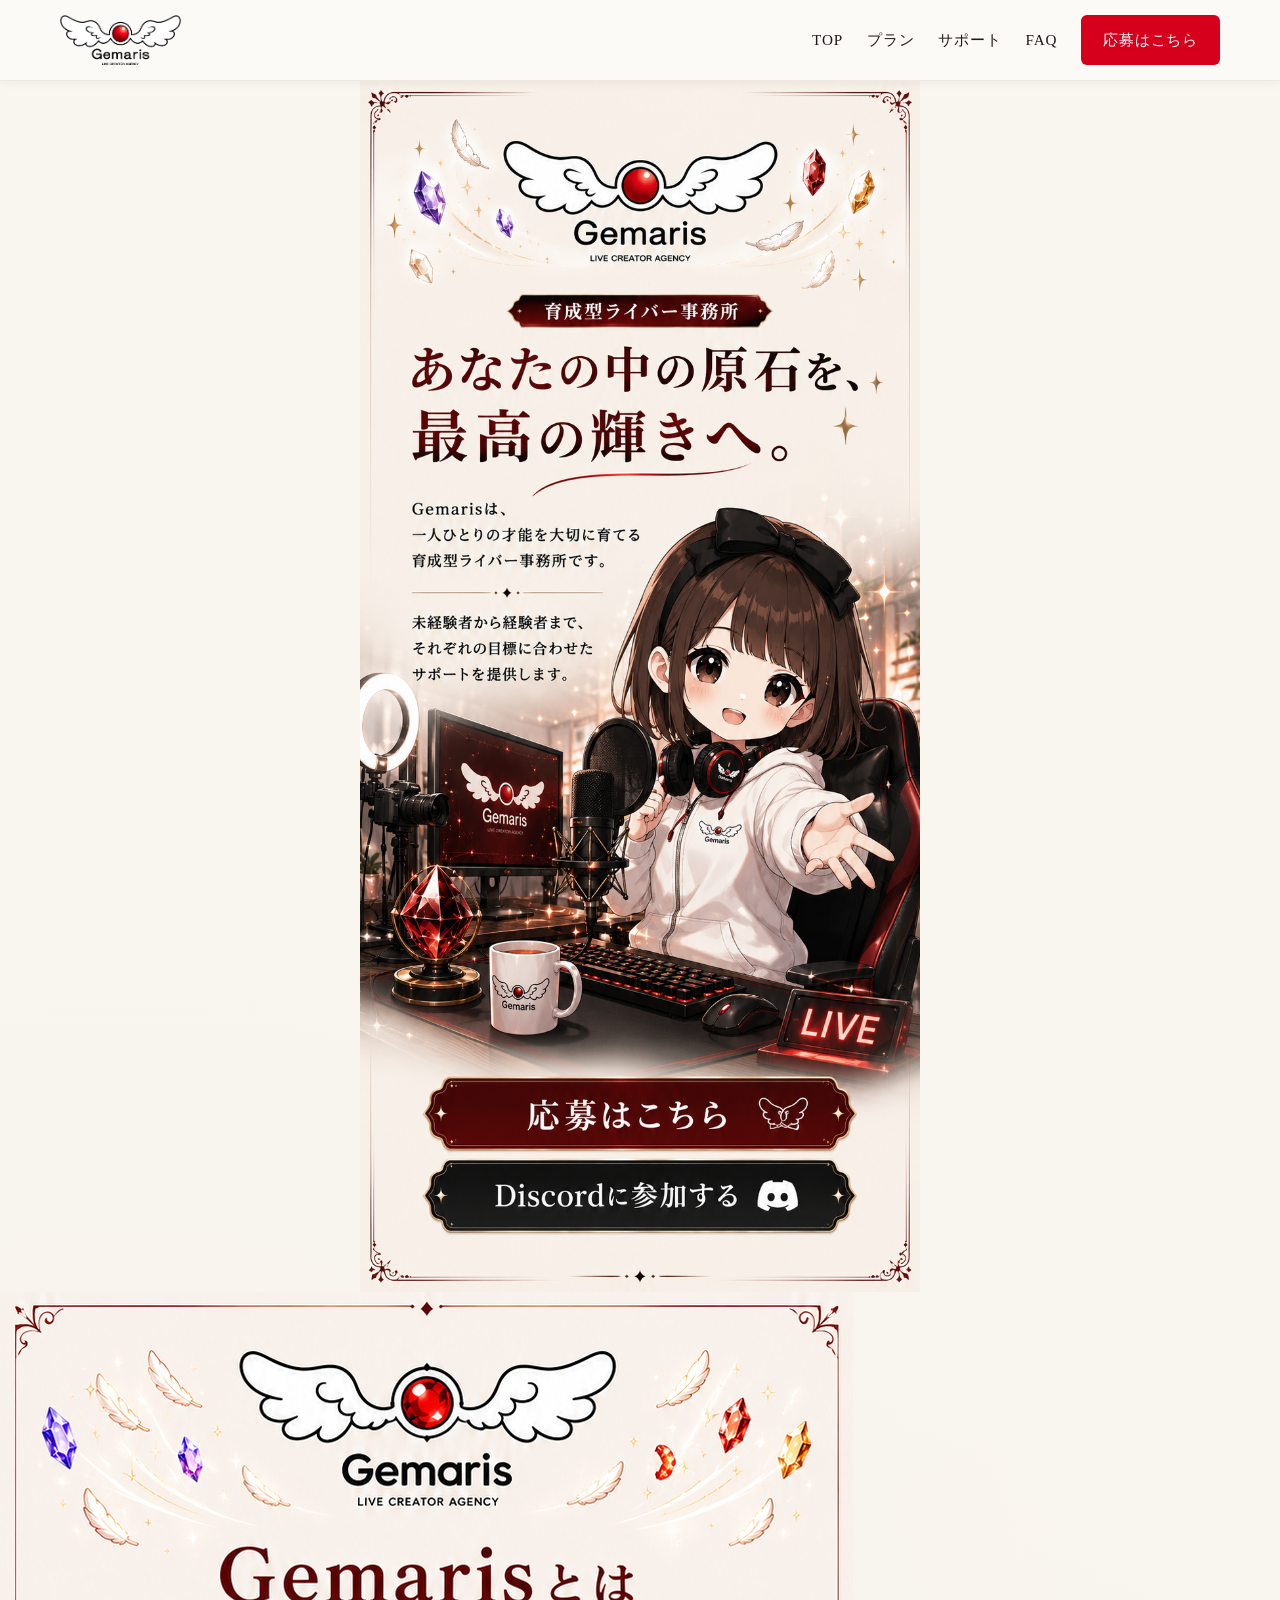
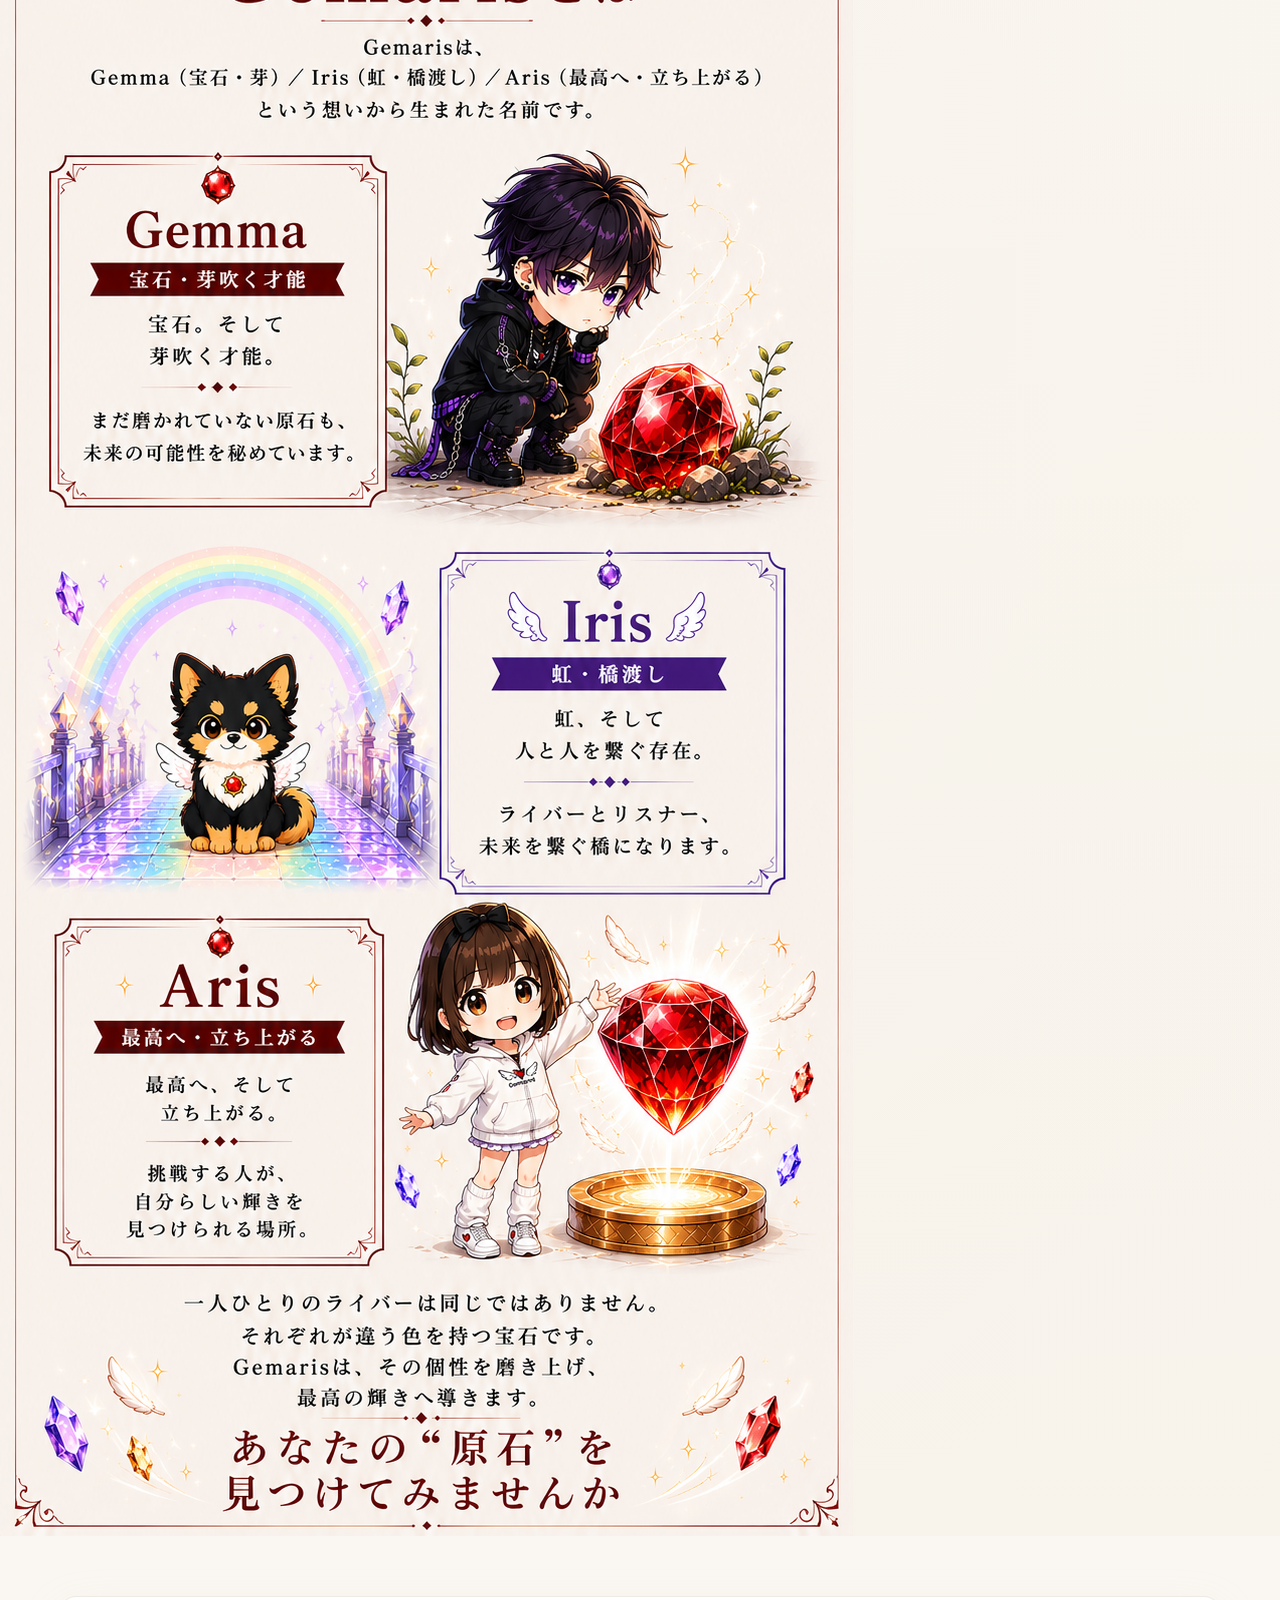
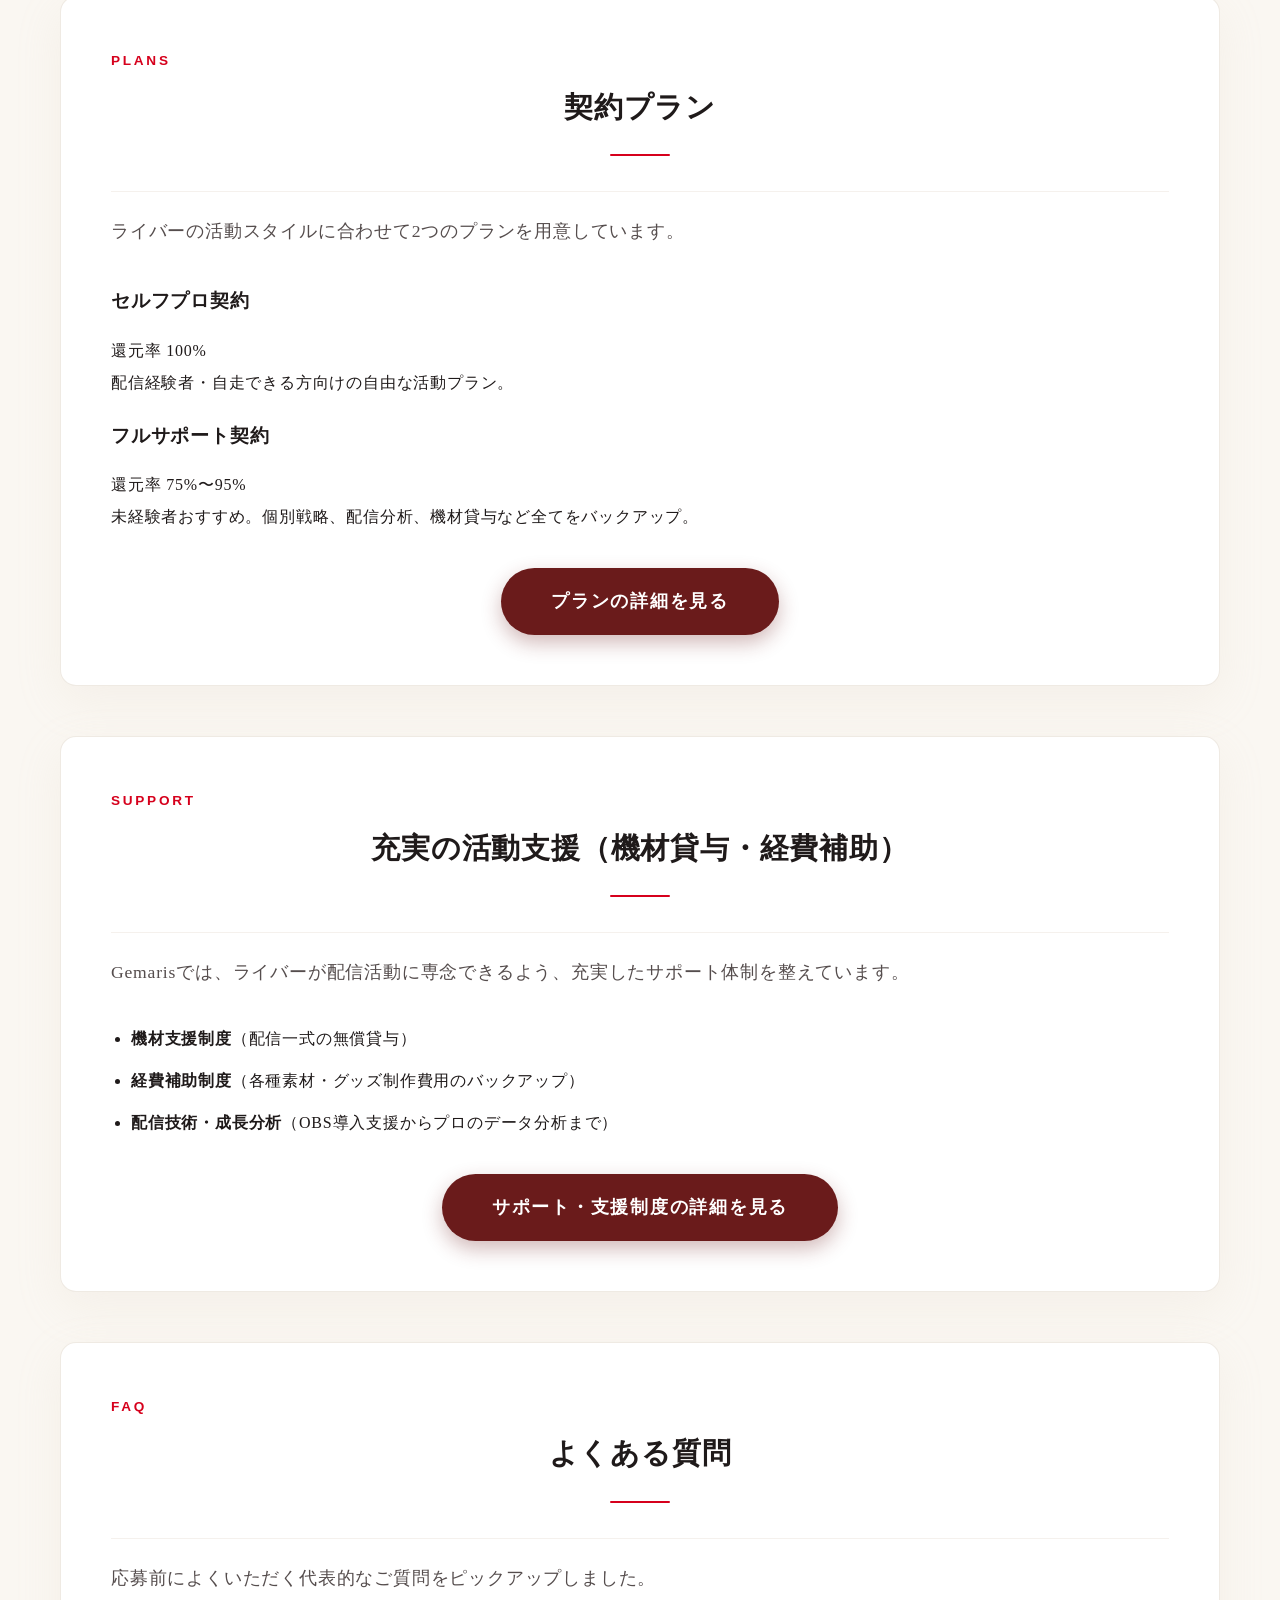
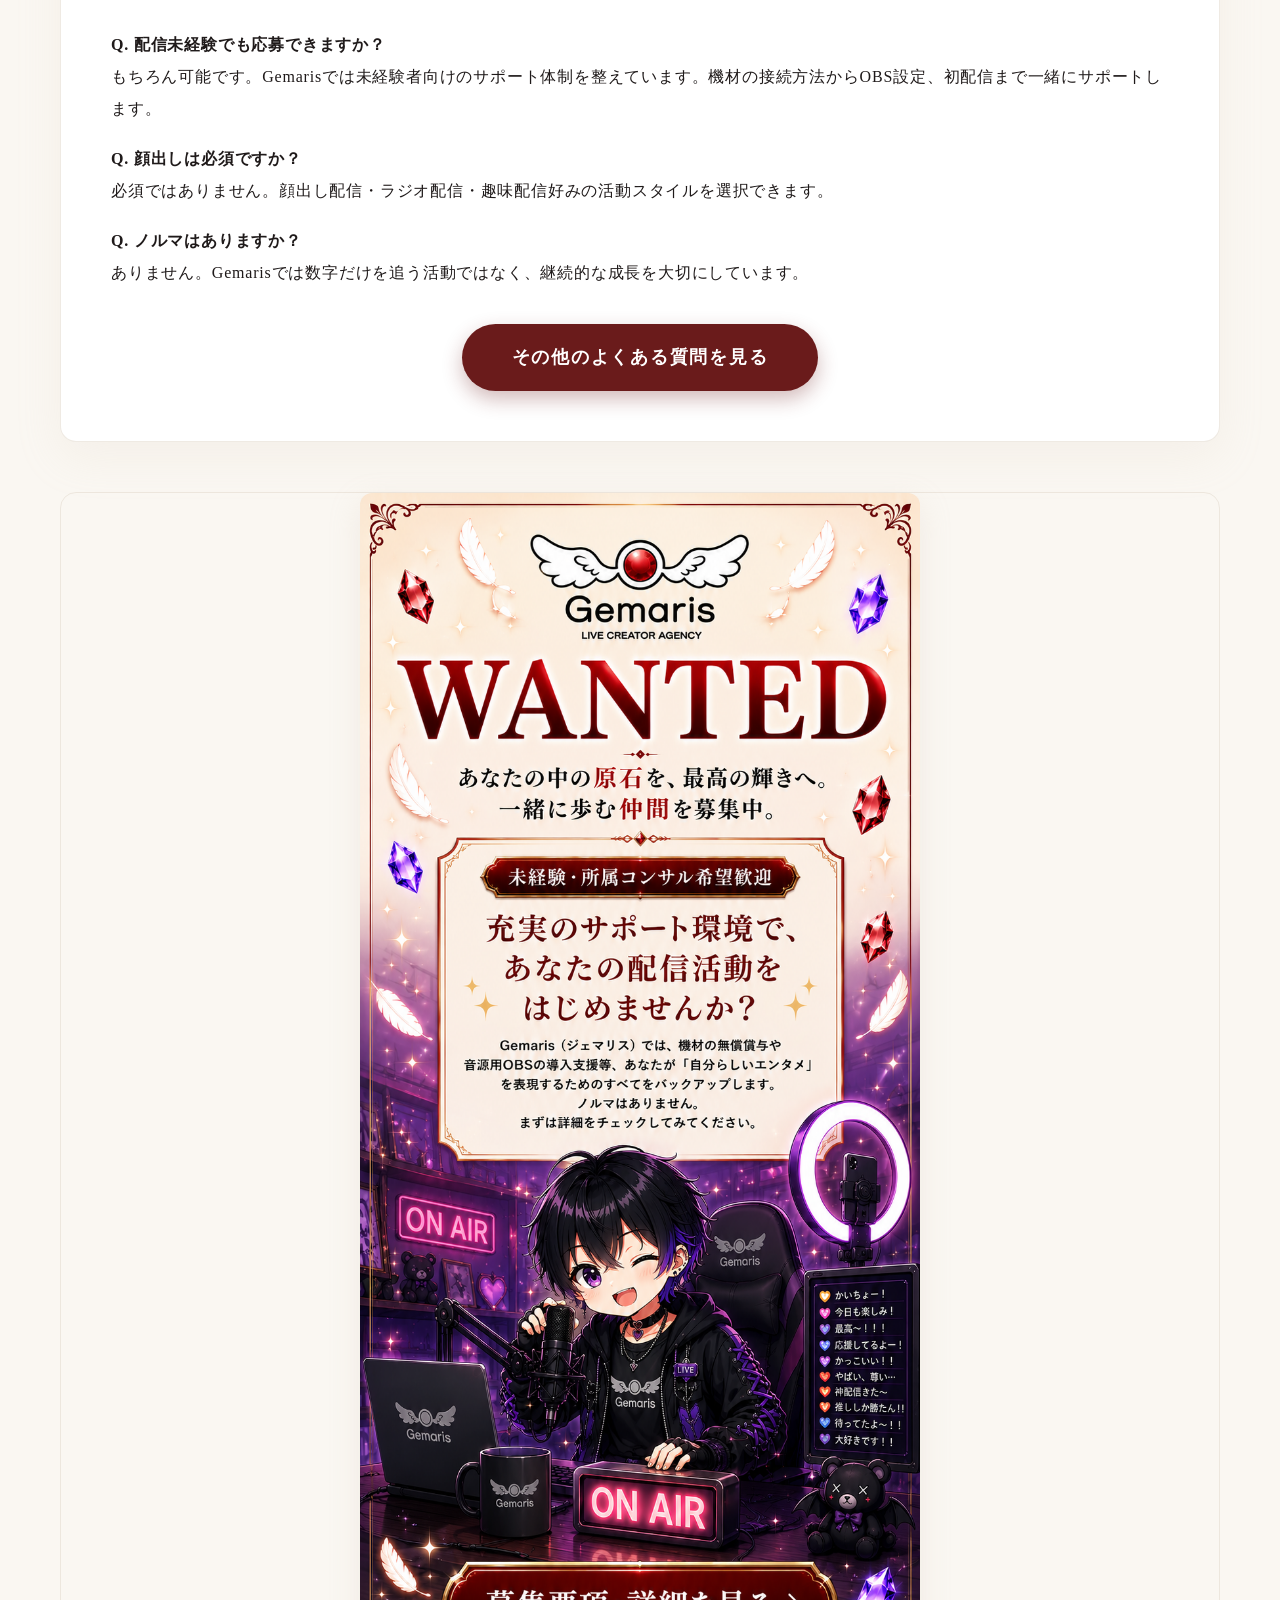
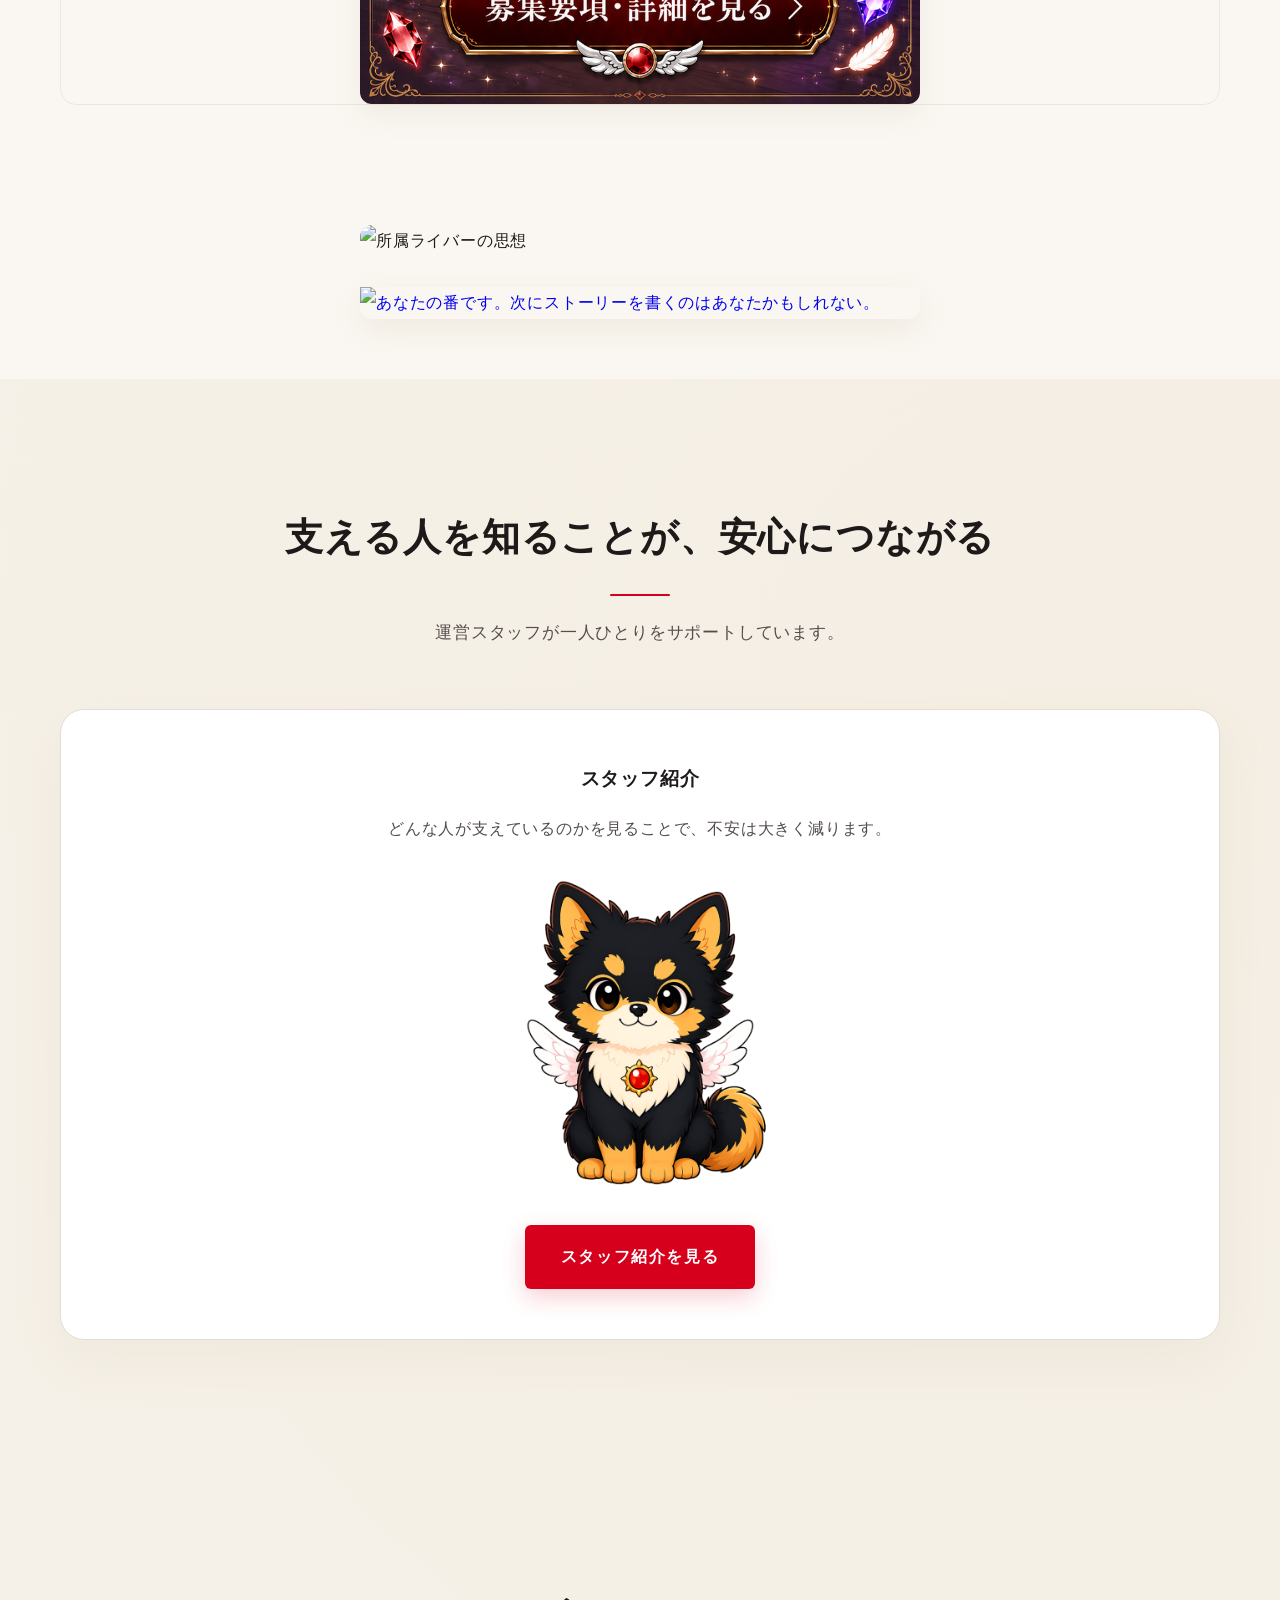
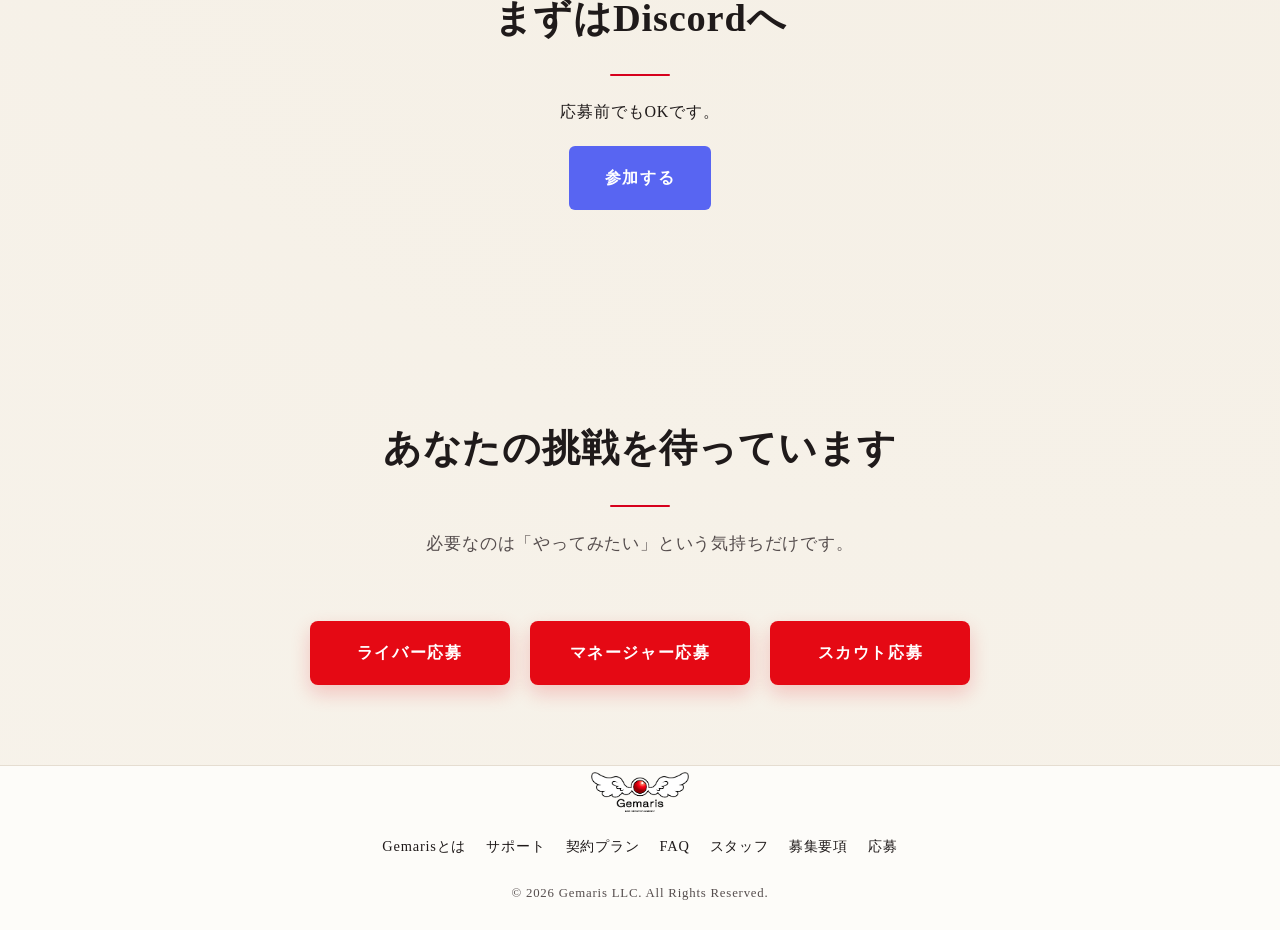
==== commit 91fa0855: "Update index.html" ====
--- a/index.html
+++ b/index.html
@@ -26,7 +26,7 @@
         <a href="#plans">プラン</a>
         <a href="#support">サポート</a>
         <a href="#faq">FAQ</a>
-        <a href="recruit.html" class="apply-btn">応募はこちら</a>
+        <a href="apply.html" class="apply-btn">応募はこちら</a>
       </nav>
     </div>
   </header>
@@ -34,7 +34,7 @@
   <section class="top-hero-section">
     <div class="top-img-container visual-overlay-wrapper">
       <img src="images/TOP.png" alt="あなたの中の原石を、最高の輝きへ。" class="top-main-img">
-      <a href="recruit.html" class="map-replacement-link link-apply" title="応募はこちら"></a>
+      <a href="apply.html" class="map-replacement-link link-apply" title="応募はこちら"></a>
       <a href="https://discord.gg/XXXXXXXX" target="_blank" class="map-replacement-link link-discord" title="Discordに参加する"></a>
     </div>
   </section>
@@ -302,4 +302,4 @@
     }
   </script>
 </body>
-</html>+</html>
--- a/css/index.css
+++ b/css/index.css
@@ -22,6 +22,9 @@
   padding: 50px;
   box-shadow: 0 15px 45px rgba(215, 201, 182, 0.15);
   transition: transform 0.3s ease, box-shadow 0.3s ease;
+
+  /* ヘッダーメニューから飛んできたとき、タイトルが被らないように遷移先を気持ち上にずらす */
+  scroll-margin-top: 90px;
 }
 
 .main-content-card:hover {
@@ -39,6 +42,7 @@
 .card-header-luxury span {
   font-size: 0.85rem;
   color: var(--gem-red, #9c2a2a);
+  font-family: "Helvetica Neue", Arial, "Noto Sans JP", sans-serif;
   font-weight: 700;
   letter-spacing: 0.2em;
   display: block;
@@ -48,6 +52,7 @@
 .card-header-luxury h2 {
   font-size: 1.8rem;
   color: var(--gem-black, #2b2b2b);
+  font-family: "Helvetica Neue", Arial, "Hiragino Kaku Gothic ProN", "Hiragino Sans", "Noto Sans JP", sans-serif;
   font-weight: 600;
 }
 
@@ -156,6 +161,7 @@
   color: var(--gem-black, #2b2b2b);
   line-height: 1.5;
   margin-bottom: 15px;
+  font-family: "Helvetica Neue", Arial, "Noto Sans JP", sans-serif;
 }
 
 .recruit-luxury-desc {
@@ -177,25 +183,46 @@
   object-fit: contain;
 }
 
-
-/* ==========================================================================
-   📱 RESPONSIVE STYLE (スマホ画面向けの超絶最適化)
+/* 💡 デフォルトではスマホ専用改行タグを非表示にしておく */
+.sp-only {
+  display: none;
+}
+
+
+/* ==========================================================================
+   📱 RESPONSIVE STYLE (スマホ画面向けの超絶最適化＆改行バスター)
    ========================================================================== */
 @media screen and (max-width: 768px) {
   
-  /* カード全体のパディングをスマホ用にスリム化 */
+  /* 1. カード全体のパディングをスマホ用にスリム化 */
   .main-content-card {
-    padding: 30px 20px;
+    padding: 35px 20px; /* 横余白を狭めてテキスト領域を広く */
     margin: 0 10px;
+    scroll-margin-top: 80px;
   }
 
   .card-header-luxury h2 {
-    font-size: 1.4rem;
-  }
-
-  .card-lead-text {
-    font-size: 0.95rem;
-    margin-bottom: 25px;
+    font-size: 1.35rem;
+    line-height: 1.4;
+  }
+
+  /* 💡 スマホ時のリード文・本文テキストの改行挙動を劇的に改善 */
+  .card-lead-text,
+  .main-content-card p,
+  .recruit-luxury-desc,
+  .faq-luxury-list p {
+    font-size: 0.95rem !important;
+    line-height: 1.8 !important; /* 行間を少し広げて読みやすく */
+    letter-spacing: 0.03em !important;
+    /* 💡 句読点や単語の途中で変にブツ切れになるのを防ぎ、綺麗に流す設定 */
+    word-break: normal !important;
+    overflow-wrap: anywhere !important;
+    text-align: justify; /* 左右の端をピシッと揃えて高級感を出す */
+  }
+
+  /* 💡 HTML側で <br class="sp-only"> と書いた部分をスマホ時だけ有効化する */
+  .sp-only {
+    display: inline !important;
   }
 
   /* WANTEDエリアのレイアウトをスマホ用に縦並び＆中央寄せ */
@@ -213,7 +240,11 @@
   }
 
   .recruit-luxury-text h3 {
-    font-size: 1.25rem;
+    font-size: 1.2rem;
+    line-height: 1.5;
+    /* 見出しが変な1文字だけで改行されるのを防止 */
+    word-break: keep-all !important;
+    overflow-wrap: break-word !important;
   }
 
   /* イラストをスマホ画面の幅に合わせて限界までデカく解放！ */
@@ -249,20 +280,18 @@
     margin-top: 20px !important;
   }
 
-  /* ------------------------------------------------------------------------
-     💡 【ガチガチ修正】縄張りを完全に独立！スマホのズレを完璧に封殺する座標
-     ------------------------------------------------------------------------ */
+  /* スマホのメインボタンのズレを完璧に封殺する座標 */
   .link-apply {
-    width: 61.5% !important;   /* ボタン画像の本来の横幅にジャストフィット */
-    height: 7.2% !important;   /* 縦幅をコンパクトにして、下のボタンを絶対に侵略しない */
-    left: 19.3% !important;    /* 左右のド真ん中に配置 */
-    top: 79.5% !important;     /* スマホ時の『応募はこちら』の絵の真上 */
+    width: 61.5% !important;
+    height: 7.2% !important;
+    left: 19.3% !important;
+    top: 79.5% !important;
   }
 
   .link-discord {
-    width: 61.5% !important;   /* ディスコードボタンの横幅にジャストフィット */
-    height: 7.2% !important;   /* 縦幅をジャストに */
-    left: 19.3% !important;    /* 左右の位置を統一 */
-    top: 87.8% !important;     /* スマホ時の『Discordに参加する』の絵の真上 */
+    width: 61.5% !important;
+    height: 7.2% !important;
+    left: 19.3% !important;
+    top: 87.8% !important;
   }
 }
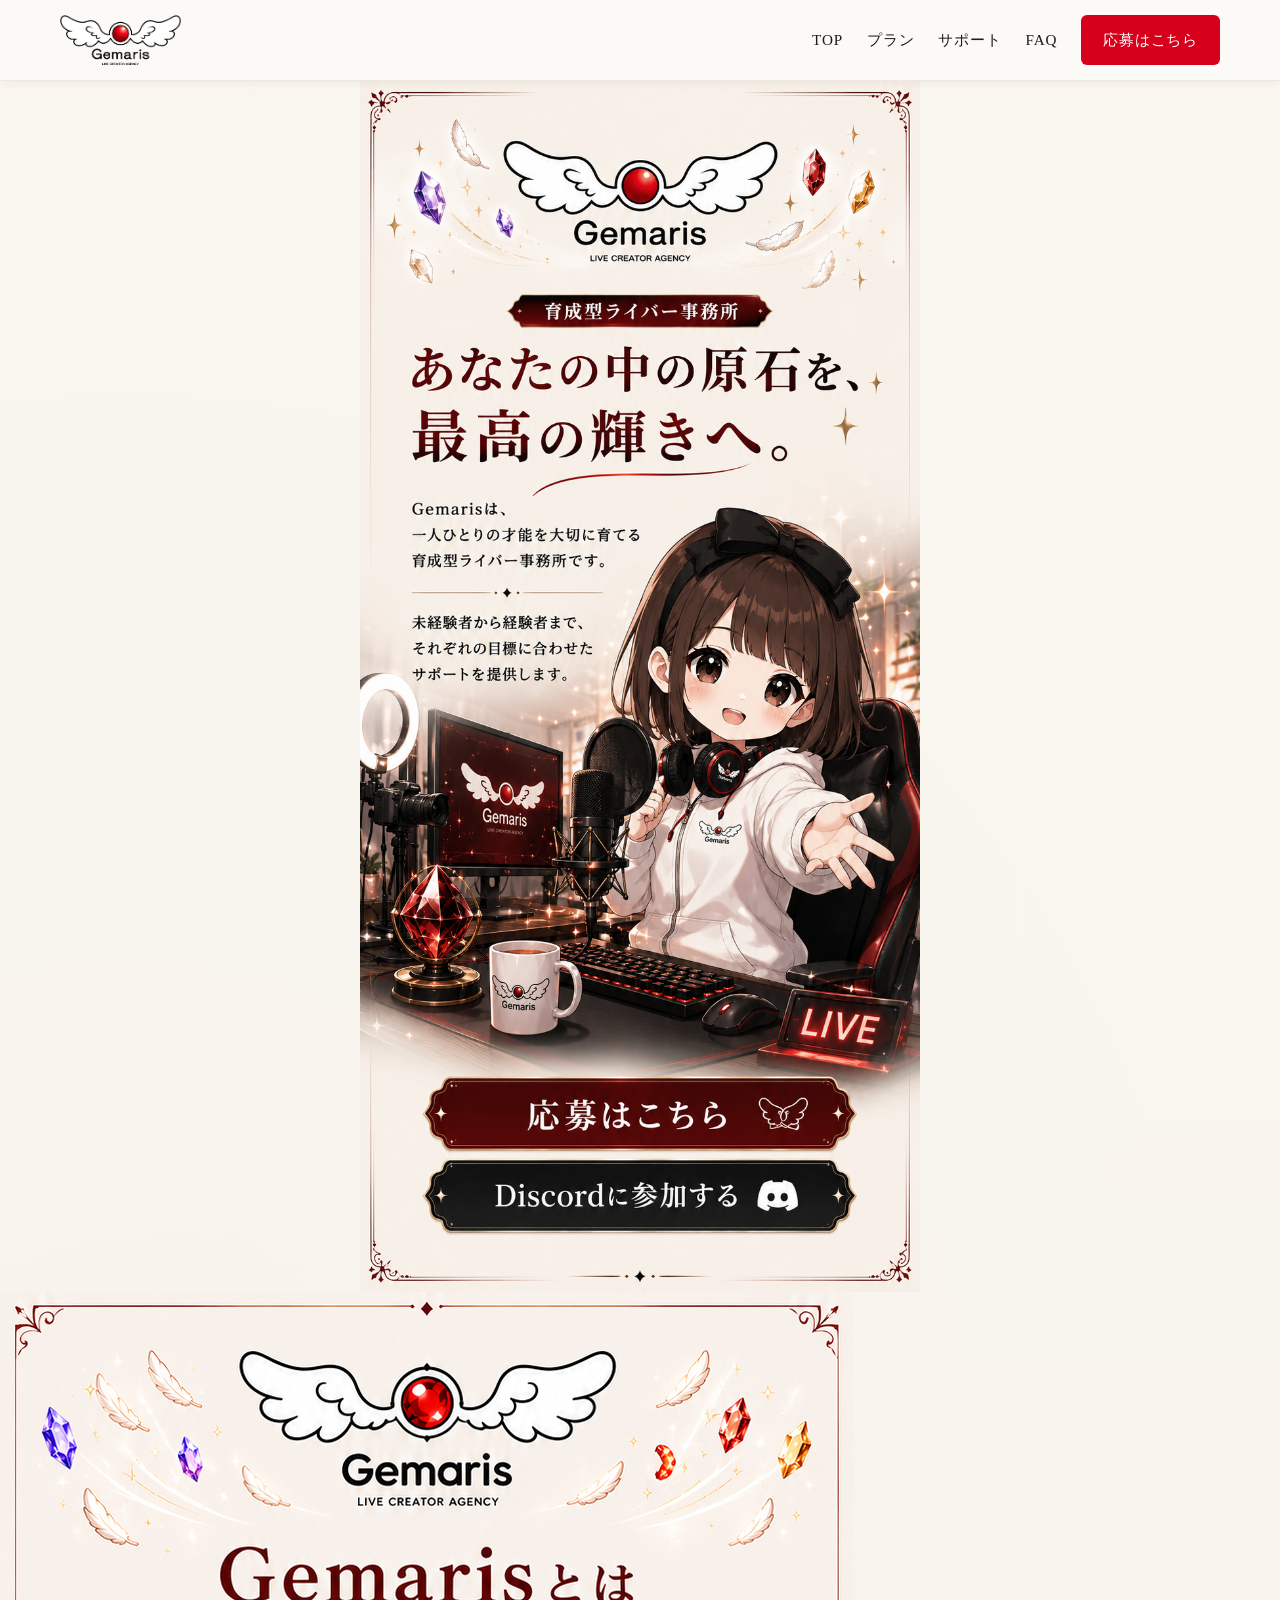
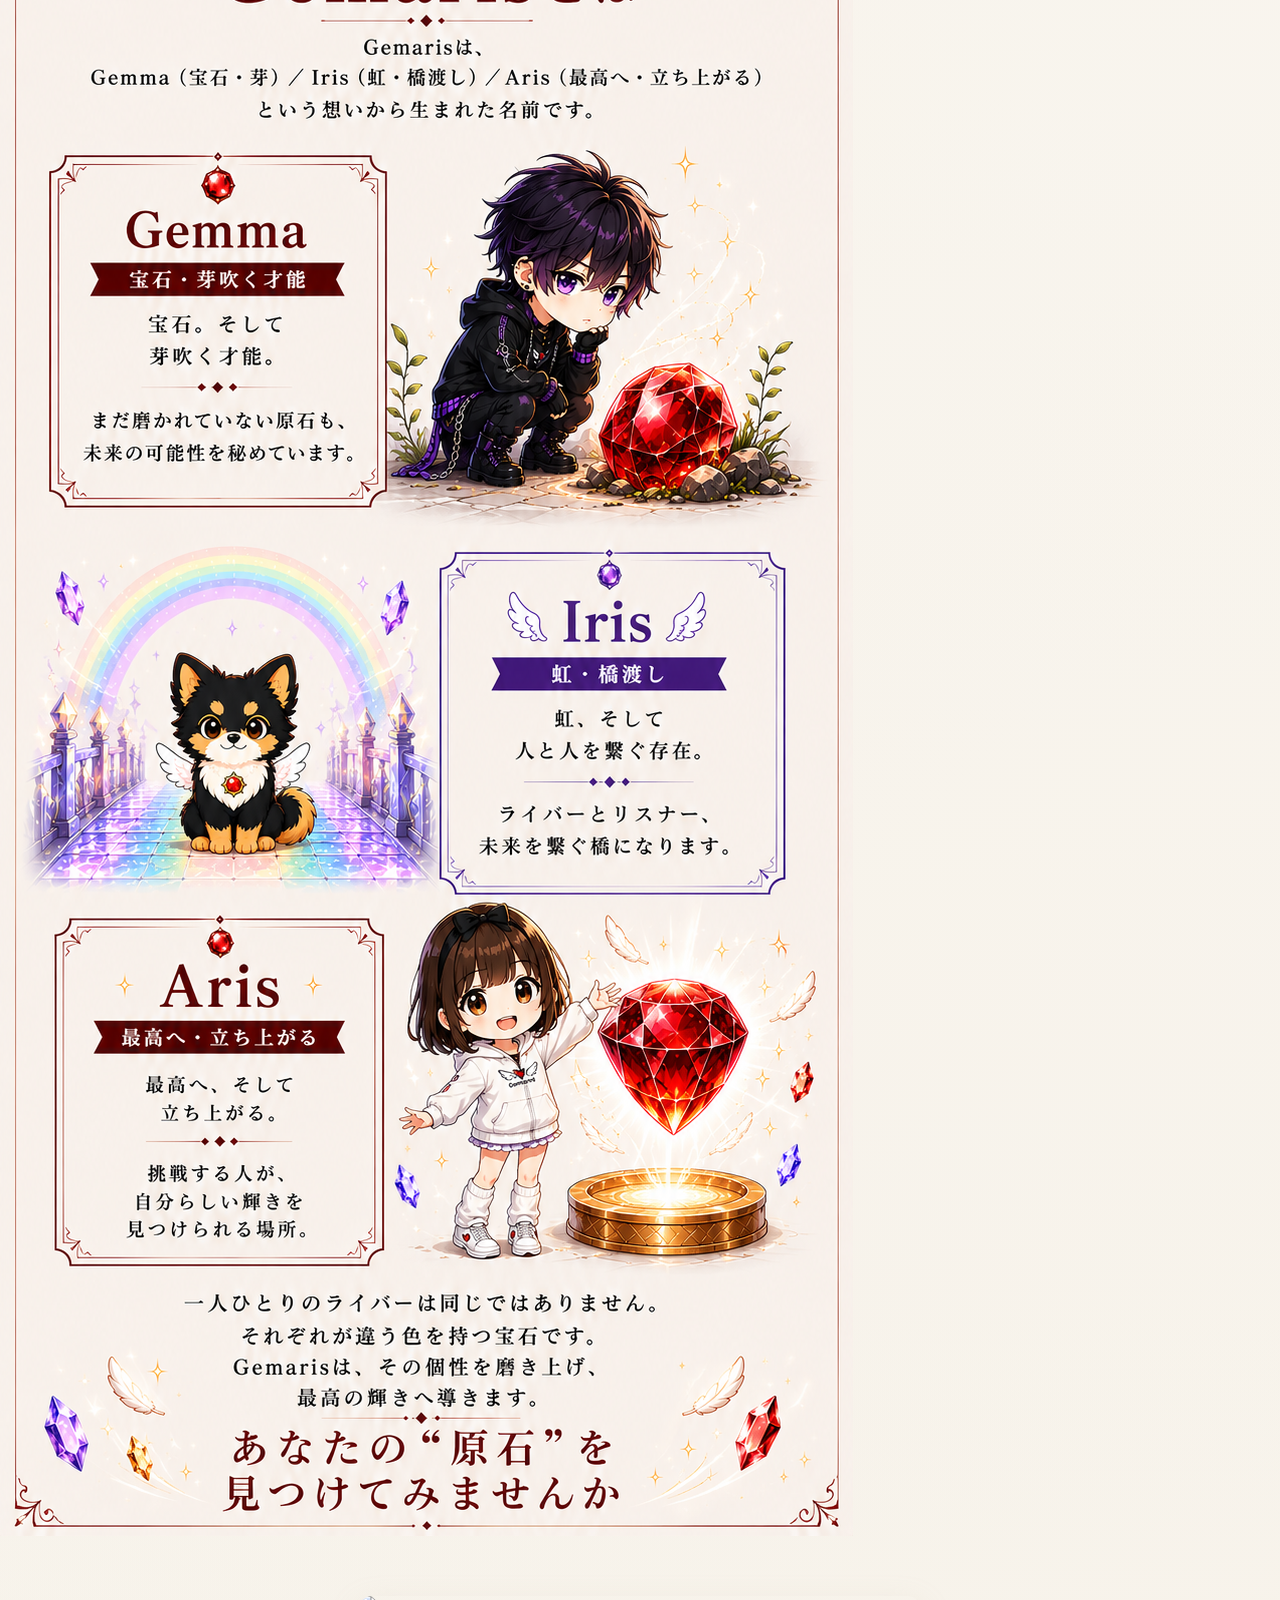
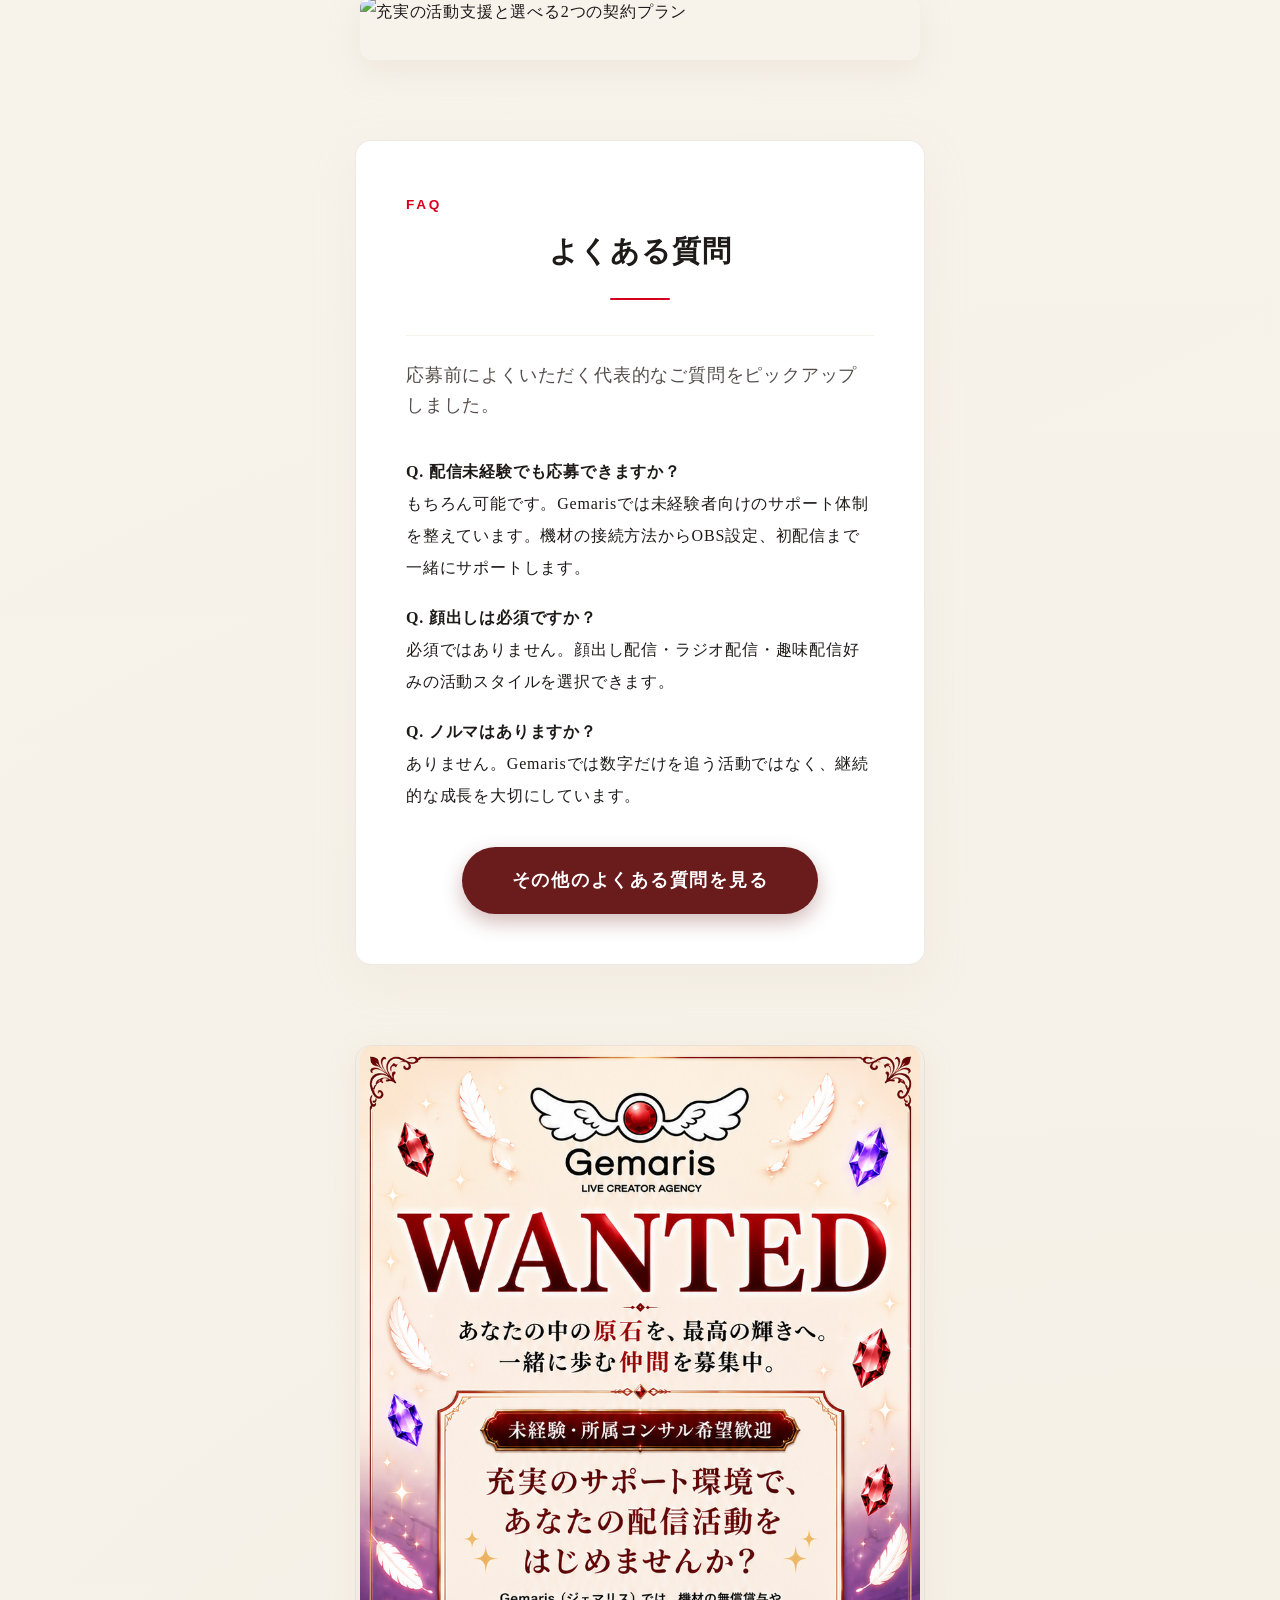
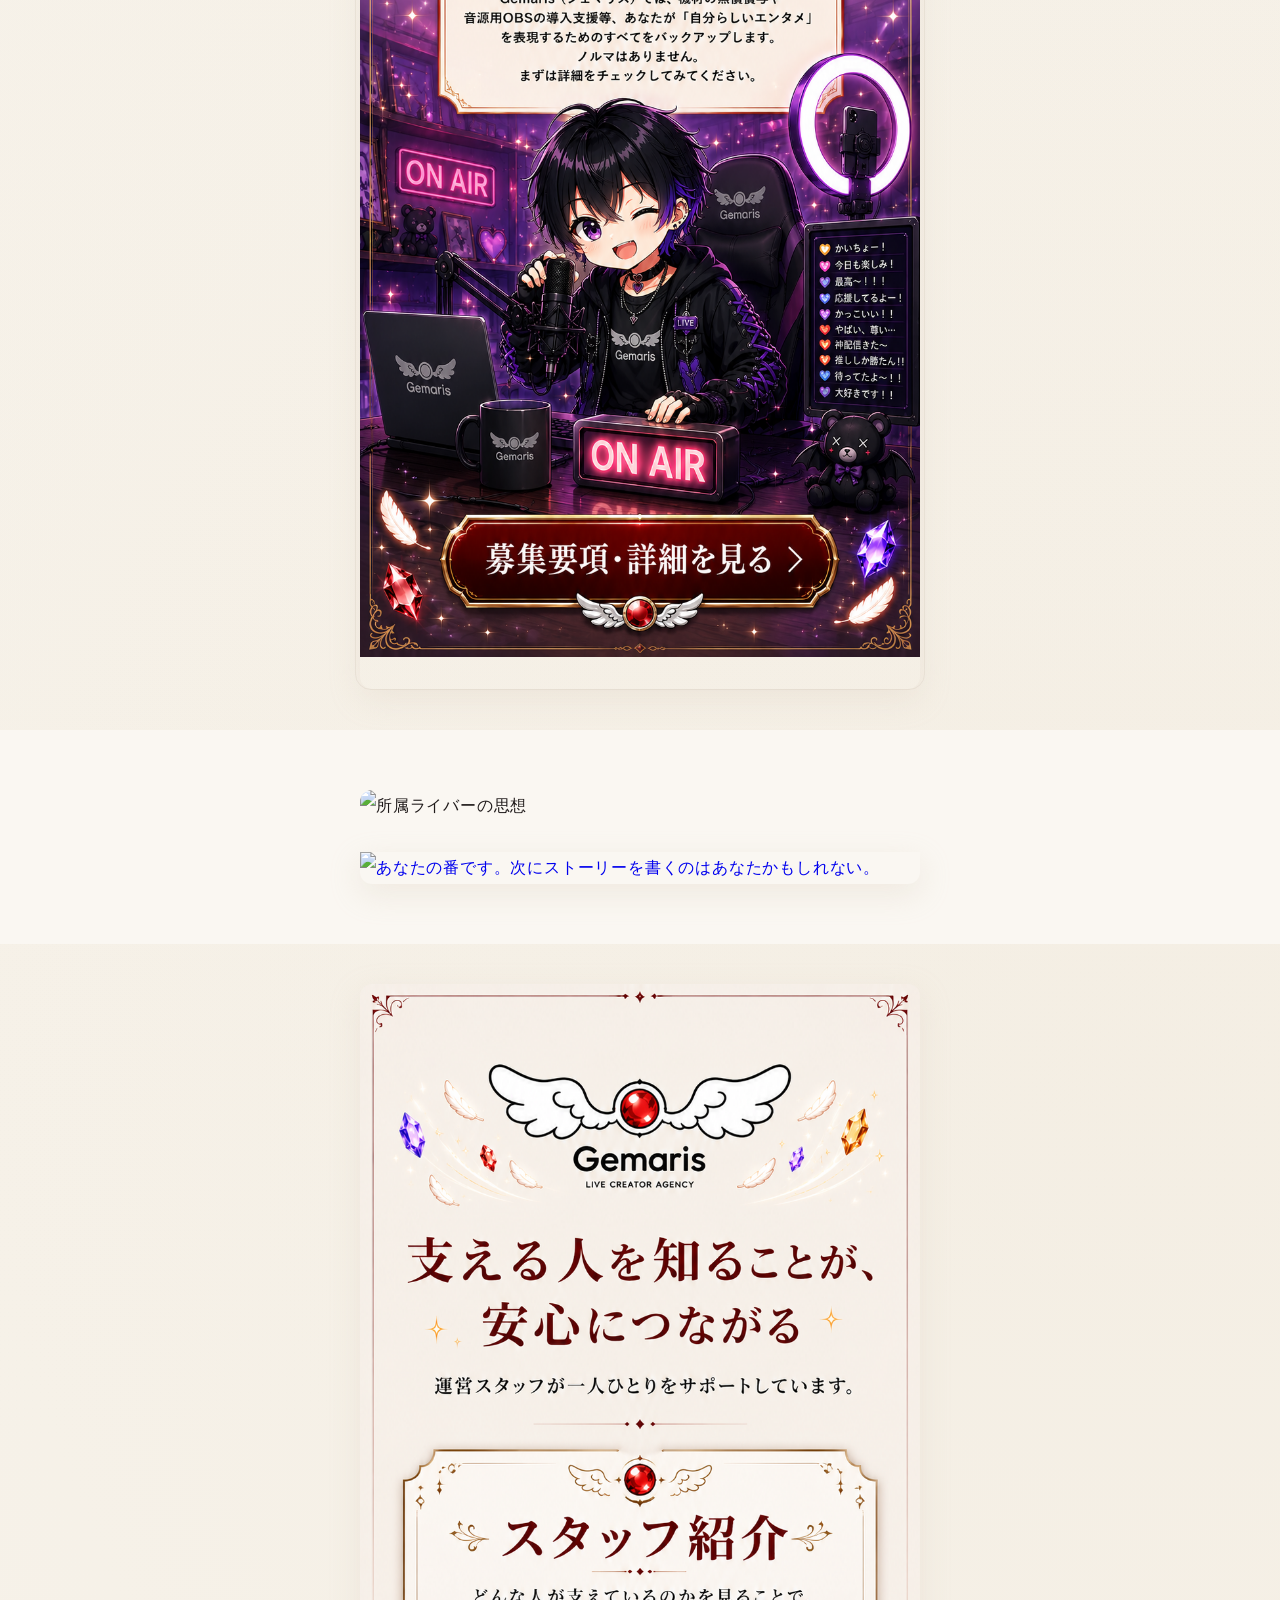
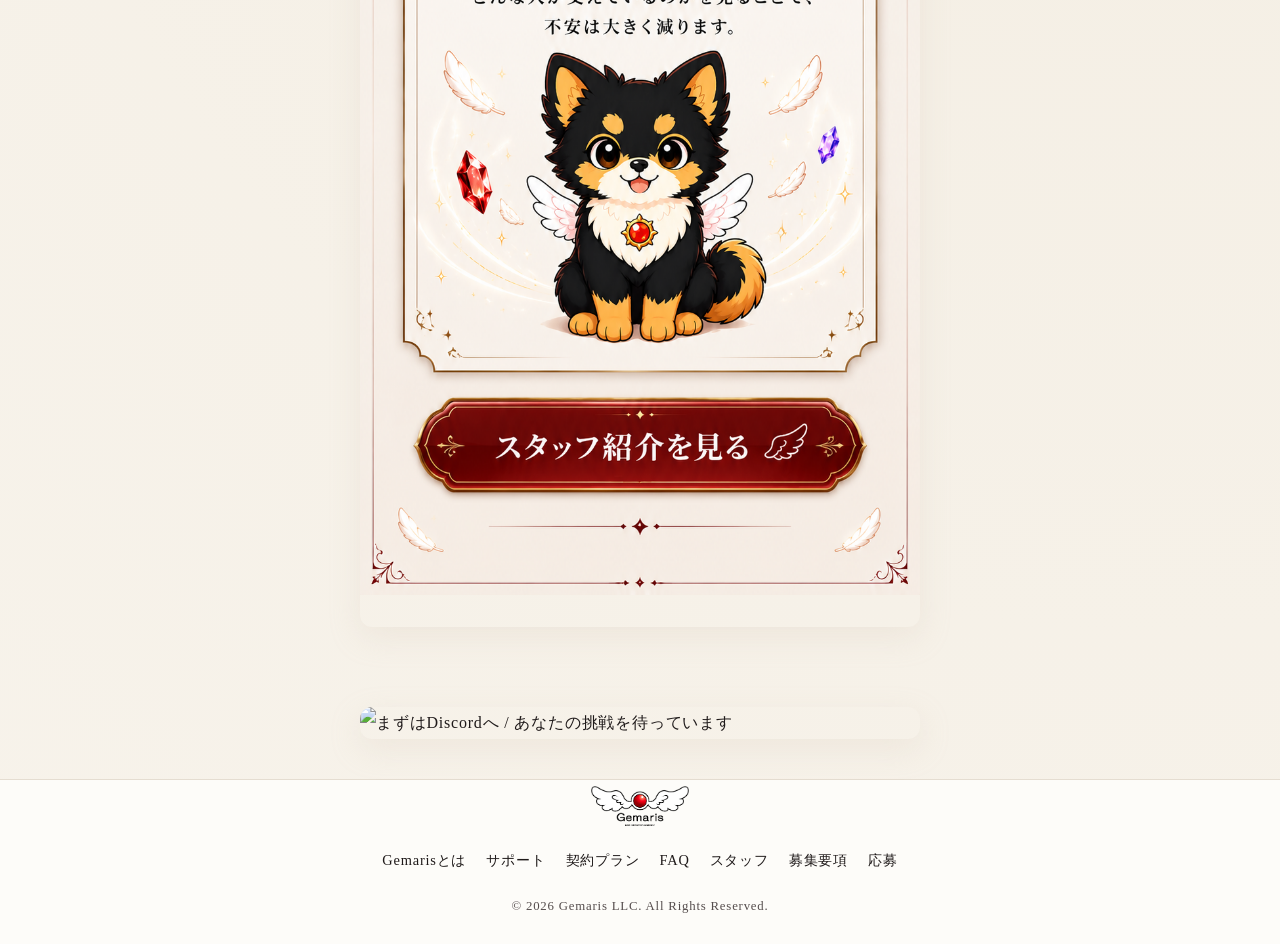
==== commit 4bed55e7: "Add files via upload" ====
--- a/index.html
+++ b/index.html
@@ -4,14 +4,30 @@
   <meta charset="UTF-8">
   <meta name="viewport" content="width=device-width, initial-scale=1.0">
   <title>Gemaris（ジェマリス）公式</title>
-
   <link rel="stylesheet" href="css/style.css">
-
   <link rel="stylesheet" href="css/index.css">
+  <style>
+    /* 固定ヘッダーの干渉を確実に防いで最前面に出すスタイル */
+    .index-support-plans-section {
+      position: relative;
+      z-index: 50 !important; 
+    }
+    .comb-banner-wrap {
+      position: relative;
+      z-index: 51 !important;
+    }
+    map area {
+      cursor: pointer;
+      display: inline-block;
+    }
+  </style>
 </head>
 <body class="gemaris-theme">
 
-<header class="header">
+  <!-- ==========================================
+       👑 ヘッダーセクション
+       ========================================== -->
+  <header class="header">
     <div class="container header-inner">
       <a href="index.html">
         <img src="images/logo.png" alt="Gemaris Logo" class="logo">
@@ -24,13 +40,16 @@
       <nav class="nav-menu" id="js-nav-menu">
         <a href="index.html">TOP</a>
         <a href="#plans">プラン</a>
-        <a href="#support">サポート</a>
+        <a href="#plans">サポート</a>
         <a href="#faq">FAQ</a>
         <a href="apply.html" class="apply-btn">応募はこちら</a>
       </nav>
     </div>
   </header>
 
+  <!-- ==========================================
+       🔥 メインビジュアルエリア（TOP）
+       ========================================== -->
   <section class="top-hero-section">
     <div class="top-img-container visual-overlay-wrapper">
       <img src="images/TOP.png" alt="あなたの中の原石を、最高の輝きへ。" class="top-main-img">
@@ -39,6 +58,9 @@
     </div>
   </section>
 
+  <!-- ==========================================
+       🔥 アバウトエリア（TOP2）
+       ========================================== -->
   <section class="top-about-section">
     <div class="top-img-container visual-overlay-wrapper2">
       <img src="images/TOP2.png" alt="募集要項・詳細を見る" class="top-main-img">
@@ -46,56 +68,40 @@
     </div>
   </section>
 
-  <section class="top-content-navigator">
-    <div class="container content-nav-inner">
-
-      <div class="main-content-card" id="plans">
-        <div class="card-header-luxury">
-          <span>PLANS</span>
-          <h2>契約プラン</h2>
-        </div>
-        <p class="card-lead-text">ライバーの活動スタイルに合わせて<br class="sp-only">2つのプランを用意しています。</p>
-        
-        <div class="plan-sub-grid">
-          <div class="plan-sub-card">
-            <h3>セルフプロ契約</h3>
-            <div class="plan-sub-rate">還元率 100%</div>
-            <p>配信経験者・自走できる方向けの<br class="sp-only">自由な活動プラン。</p>
-          </div>
-          <div class="plan-sub-card featured-sub">
-            <h3>フルサポート契約</h3>
-            <div class="plan-sub-rate">還元率 75%〜95%</div>
-            <p>未経験者おすすめ。<br class="sp-only">個別戦略、配信分析、機材貸与など<br class="sp-only">全てをバックアップ。</p>
-          </div>
-        </div>
-        
-        <div class="card-btn-wrap">
-          <a href="plan.html" class="gemaris-luxury-final-btn">プランの詳細を見る</a>
-        </div>
-      </div>
-
-<!-- 2. 充実の活動支援 (Support) -->
-      <div class="main-content-card" id="support">
-        <div class="card-header-luxury">
-          <span>SUPPORT</span>
-          <h2>充実の活動支援<br class="sp-only">（機材貸与・経費補助）</h2>
-        </div>
-        <p class="card-lead-text">Gemarisでは、ライバーが配信活動に専念できるよう、充実したサポート体制を整えています。</p>
-        
-        <div class="support-luxury-list-box">
-          <ul>
-            <li><strong>機材支援制度</strong><br class="sp-only">（配信一式の無償貸与）</li>
-            <li><strong>経費補助制度</strong><br class="sp-only">（各種素材・グッズ制作費用のバックアップ）</li>
-            <li><strong>配信技術・成長分析</strong><br class="sp-only">（OBS導入支援からプロのデータ分析まで）</li>
-          </ul>
-        </div>
-        
-        <div class="card-btn-wrap">
-          <a href="support.html" class="gemaris-luxury-final-btn">サポート・支援制度の詳細を見る</a>
-        </div>
-      </div>
-
-      <div class="main-content-card" id="faq">
+  <!-- ==========================================
+       👑 プラン＆活動支援合体セクション（座標・基準サイズ完全整合版）
+       ========================================== -->
+  <section class="section index-support-plans-section" id="plans" style="padding: 60px 0 40px 0; background: transparent;">
+    <div class="container" style="max-width: 600px; margin: 0 auto; padding: 0 15px;">
+      
+      <div class="comb-banner-wrap" style="
+        width: 100%;
+        max-width: 560px;
+        margin: 0 auto;
+        border-radius: 12px;
+        overflow: hidden;
+        box-shadow: 0 10px 30px rgba(215, 201, 182, 0.25);
+      ">
+        <img src="images/index-support.png" alt="充実の活動支援と選べる2つの契約プラン" class="comb-img-map-target" usemap="#index-comb-map" id="js-index-comb-img" style="width: 100%; height: auto; display: block; border: none; position: relative; z-index: 52;">
+        
+        <!-- 💡 初期HTMLの基準をベースに、サポートボタンだけを「03」から「赤いボタン」の位置（1070〜1210）へ絶妙にズラしたで！ -->
+        <map name="index-comb-map" id="index-comb-map">
+          <!-- ① 上部：サポート・支援制度の詳細を見るボタン -->
+          <area shape="rect" coords="90,1070,1035,1210" href="support.html" alt="サポート・支援制度の詳細を見る" class="map-link">
+          <!-- ② 下部：プランの詳細を見るボタン -->
+          <area shape="rect" coords="90,2220,1035,2380" href="plan.html" alt="プランの詳細を見る" class="map-link">
+        </map>
+      </div>
+
+    </div>
+  </section>
+
+  <!-- ==========================================
+       💬 FAQセクション（よくある質問）
+       ========================================== -->
+  <section class="section index-faq-section" id="faq" style="padding: 40px 0; background: transparent;">
+    <div class="container" style="max-width: 600px; margin: 0 auto; padding: 0 15px;">
+      <div class="main-content-card">
         <div class="card-header-luxury">
           <span>FAQ</span>
           <h2>よくある質問</h2>
@@ -121,9 +127,15 @@
           <a href="faq.html" class="gemaris-luxury-final-btn">その他のよくある質問を見る</a>
         </div>
       </div>
-
-<div class="main-content-card" id="recruit-teaser" style="padding: 0; background: transparent; box-shadow: none;">
-        
+    </div>
+  </section>
+
+  <!-- ==========================================
+       📢 リクルートティーザーセクション（WANTED）
+       ========================================== -->
+  <section class="section index-recruit-teaser-section" style="padding: 40px 0; background: transparent;">
+    <div class="container" style="max-width: 600px; margin: 0 auto; padding: 0 15px;">
+      <div class="main-content-card" id="recruit-teaser" style="padding: 0; background: transparent; box-shadow: none;">
         <div class="recruit-banner-wrap" style="
           width: 100%;
           max-width: 560px;
@@ -133,28 +145,23 @@
           box-shadow: 0 10px 30px rgba(215, 201, 182, 0.25);
         ">
           <img src="images/recruit.png" alt="Gemaris ライバー募集 WANTED（募集要項・詳細を見る）" class="recruit-img-map-target" usemap="#index-recruit-map" id="js-index-recruit-img" style="width: 100%; height: auto; display: block; border: none;">
-          
           <map name="index-recruit-map">
             <area shape="rect" coords="145,2170,980,2330" href="recruit.html" alt="募集要項・詳細を見る" class="map-link">
           </map>
         </div>
-        
-      </div>
-
-    </div>
-  </section>
-
-<!-- =========================
-       👑 新・所属ライバーの思想セクション（極上イラスト＆完全レスポンシブ版）
-       ========================= -->
+      </div>
+    </div>
+  </section>
+
+  <!-- ==========================================
+       👑 所属ライバーの思想セクション（ストーリー）
+       ========================================== -->
   <section class="section story-section" style="padding: 60px 0; background-color: #faf7f2;">
     <div class="container" style="max-width: 600px; margin: 0 auto; padding: 0 15px;">
       
-      <!-- 🔥 1本目：ストーリー2名分（index-story.png） -->
       <div class="story-image-wrapper-main" style="position: relative; width: 100%; max-width: 560px; margin: 0 auto 30px auto;">
         <img src="images/index-story.png" alt="所属ライバーの思想" style="width: 100%; height: auto; display: block; border-radius: 12px 12px 0 0;">
         
-        <!-- 👑 会長ストーリー用の透明リンクエリア -->
         <a href="story-kaicho.html" class="story-invisible-link link-kaicho" style="
           position: absolute;
           display: block;
@@ -167,7 +174,6 @@
           cursor: pointer;
         " aria-label="エンタメだけで頂点を狙う男の哲学 STORYを読む"></a>
         
-        <!-- 👑 りさストーリー用の透明リンクエリア -->
         <a href="story-risa.html" class="story-invisible-link link-risa" style="
           position: absolute;
           display: block;
@@ -181,9 +187,7 @@
         " aria-label="スマホ1つで世界を変える思考法 STORYを読む"></a>
       </div>
 
-      <!-- 🔥 2本目：あなたの番です（index-stor2y.png） -->
       <div class="story-image-wrapper-cta" style="position: relative; width: 100%; max-width: 560px; margin: 0 auto;">
-        <!-- 画像そのものを丸ごと応募ページへのリンクにする -->
         <a href="apply.html" style="display: block; text-decoration: none; cursor: pointer;" aria-label="あなたの番です 未来を変える">
           <img src="images/index-stor2y.png" alt="あなたの番です。次にストーリーを書くのはあなたかもしれない。" style="width: 100%; height: auto; display: block; border-radius: 0 0 12px 12px; box-shadow: 0 10px 30px rgba(215, 201, 182, 0.3); transition: transform 0.2s ease;">
         </a>
@@ -192,39 +196,103 @@
     </div>
   </section>
 
-  <section class="section staff-teaser">
-    <div class="container">
-      <h2>支える人を知ることが、<br class="sp-only">安心につながる</h2>
-      <p class="section-lead">運営スタッフが一人ひとりを<br class="sp-only">サポートしています。</p>
-      <div class="company-link-card">
-        <h3>スタッフ紹介</h3>
-        <p>どんな人が支えているのかを見ることで、不安は大きく減ります。</p>
-        <img src="images/iris-main.png" alt="運営イメージ" class="staff-teaser-img">
-        <a href="staff.html" class="button apply-button">スタッフ紹介を見る</a>
-      </div>
-    </div>
-  </section>
-
-  <section class="discord-section section">
-    <div class="container">
-      <h2>まずはDiscordへ</h2>
-      <p>応募前でもOKです。</p>
-      <a href="https://discord.gg/XXXXXXXX" target="_blank" class="button discord-button">参加する</a>
-    </div>
-  </section>
-
-  <section class="cta-section section">
-    <div class="container">
-      <h2>あなたの挑戦を<br class="sp-only">待っています</h2>
-      <p class="section-lead">必要なのは「やってみたい」という<br class="sp-only">気持ちだけです。</p>
-      <div class="cta-buttons">
-        <a href="apply.html" class="button apply-button">ライバー応募</a>
-        <a href="apply.html" class="button apply-button">マネージャー応募</a>
-        <a href="apply.html" class="button apply-button">スカウト応募</a>
-      </div>
-    </div>
-  </section>
-
+  <!-- ==========================================
+       🐾 スタッフ紹介告知セクション
+       ========================================== -->
+  <section class="section staff-teaser" style="padding: 40px 0; background: transparent;">
+    <div class="container" style="max-width: 600px; margin: 0 auto; padding: 0 15px;">
+      <div class="staff-banner-wrap" style="
+        width: 100%;
+        max-width: 560px;
+        margin: 0 auto;
+        border-radius: 12px;
+        overflow: hidden;
+        box-shadow: 0 10px 30px rgba(215, 201, 182, 0.25);
+      ">
+        <img src="images/staff.png" alt="支える人を知ることが、安心につながる。運営スタッフ紹介を見る" class="staff-img-map-target" usemap="#index-staff-map" id="js-index-staff-img" style="width: 100%; height: auto; display: block; border: none;">
+        <map name="index-staff-map">
+          <area shape="rect" coords="110,2170,1015,2330" href="staff.html" alt="スタッフ紹介を見る" class="map-link">
+        </map>
+      </div>
+    </div>
+  </section>
+
+<!-- ==========================================
+       👑 Discord ＆ CTA応募 統合イラストセクション（Discord位置修正版）
+       ========================================== -->
+<section class="section index-combined-apply-section" id="cta-links" style="padding: 40px 0; background: transparent;">
+    <div class="container" style="max-width: 600px; margin: 0 auto; padding: 0 15px;">
+      
+      <div class="apply-banner-wrap" style="
+        position: relative;
+        width: 100%;
+        max-width: 560px;
+        margin: 0 auto;
+        border-radius: 12px;
+        overflow: hidden;
+        box-shadow: 0 10px 30px rgba(215, 201, 182, 0.25);
+      ">
+        <img src="images/index-apply.png" alt="まずはDiscordへ / あなたの挑戦を待っています" style="width: 100%; height: auto; display: block; border: none;">
+        
+        <a href="https://discord.gg/XXXXXXXX" target="_blank" class="apply-invisible-link link-discord" style="
+          position: absolute;
+          display: block;
+          width: 76%;
+          height: 5.6%;
+          left: 12%;
+          top: 29.7%;
+          background: transparent;
+          z-index: 100 !important;
+          cursor: pointer;
+          -webkit-tap-highlight-color: rgba(0,0,0,0);
+        " aria-label="Discordで相談する"></a>
+        
+        <a href="apply.html" class="apply-invisible-link link-driver" style="
+          position: absolute;
+          display: block;
+          width: 76%;
+          height: 5.6%;
+          left: 12%;
+          top: 68.4%;
+          background: transparent;
+          z-index: 100 !important;
+          cursor: pointer;
+          -webkit-tap-highlight-color: rgba(0,0,0,0);
+        " aria-label="ライバー応募"></a>
+        
+        <a href="apply.html" class="apply-invisible-link link-manager" style="
+          position: absolute;
+          display: block;
+          width: 76%;
+          height: 5.6%;
+          left: 12%;
+          top: 76.5%;
+          background: transparent;
+          z-index: 100 !important;
+          cursor: pointer;
+          -webkit-tap-highlight-color: rgba(0,0,0,0);
+        " aria-label="マネージャー応募"></a>
+        
+        <a href="apply.html" class="apply-invisible-link link-scout" style="
+          position: absolute;
+          display: block;
+          width: 76%;
+          height: 5.6%;
+          left: 12%;
+          top: 84.6%;
+          background: transparent;
+          z-index: 100 !important;
+          cursor: pointer;
+          -webkit-tap-highlight-color: rgba(0,0,0,0);
+        " aria-label="スカウト応募"></a>
+      </div>
+
+    </div>
+  </section>
+
+  <!-- ==========================================
+       🏁 フッターセクション
+       ========================================== -->
   <footer class="footer">
     <div class="container">
       <div class="footer-logo">
@@ -243,46 +311,10 @@
     </div>
   </footer>
 
+  <!-- ==========================================
+       ⚙️ JavaScript（超安定・比率固定レスポンシブ）
+       ========================================== -->
   <script>
-  // 🌟 トップページの recruit.png 用：イメージマップの座標を画面サイズに合わせて自動計算する最強の処理
-  const indexImg = document.getElementById('js-index-recruit-img');
-  const indexArea = document.querySelector('map[name="index-recruit-map"] area');
-  
-  // 元の画像サイズ（固定値）
-  const idxOriginalWidth = 1125;
-  const idxOriginalHeight = 2436;
-  // 元の画像内ボタン座標「左上X, 左上Y, 右下X, 右下Y」
-  const idxOriginalCoords = [145, 2170, 980, 2330];
-
-  function resizeIndexMap() {
-      if(!indexImg || !indexArea) return;
-      
-      // 現在画面に表示されている画像の実際の幅と高さを取得
-      const currentWidth = indexImg.clientWidth;
-      const currentHeight = indexImg.clientHeight;
-
-      // 比率を計算
-      const ratioX = currentWidth / idxOriginalWidth;
-      const ratioY = currentHeight / idxOriginalHeight;
-
-      // 新しい座標を計算して適用するやで！
-      const newCoords = [
-          Math.round(idxOriginalCoords[0] * ratioX),
-          Math.round(idxOriginalCoords[1] * ratioY),
-          Math.round(idxOriginalCoords[2] * ratioX),
-          Math.round(idxOriginalCoords[3] * ratioY)
-      ];
-
-      indexArea.setAttribute('coords', newCoords.join(','));
-  }
-
-  // 画像の読み込み完了時、および画面リサイズ時に実行
-  window.addEventListener('load', resizeIndexMap);
-  window.addEventListener('resize', resizeIndexMap);
-  // スクリプトが走った瞬間にも一発叩く
-  if (indexImg && indexImg.complete) {
-      resizeIndexMap();
-  }
     const hamburger = document.getElementById('js-hamburger');
     const navMenu = document.getElementById('js-nav-menu');
     
@@ -292,7 +324,6 @@
         navMenu.classList.toggle('is-active');
       });
       
-      // リンクをクリックしたらメニューを自動で閉じる
       document.querySelectorAll('.nav-menu a').forEach(link => {
         link.addEventListener('click', () => {
           hamburger.classList.remove('is-active');
@@ -300,6 +331,103 @@
         });
       });
     }
+
+    // recruit.png 用リサイズ
+    const indexImg = document.getElementById('js-index-recruit-img');
+    const indexArea = document.querySelector('map[name="index-recruit-map"] area');
+    const idxOriginalWidth = 1125;
+    const idxOriginalHeight = 2436;
+    const idxOriginalCoords = [145, 2170, 980, 2330];
+
+    function resizeIndexMap() {
+        if (!indexImg || !indexArea || indexImg.clientWidth === 0) return;
+        const currentWidth = indexImg.clientWidth;
+        const currentHeight = indexImg.clientHeight;
+        const ratioX = currentWidth / idxOriginalWidth;
+        const ratioY = currentHeight / idxOriginalHeight;
+        const newCoords = [
+            Math.round(idxOriginalCoords[0] * ratioX),
+            Math.round(idxOriginalCoords[1] * ratioY),
+            Math.round(idxOriginalCoords[2] * ratioX),
+            Math.round(idxOriginalCoords[3] * ratioY)
+        ];
+        indexArea.setAttribute('coords', newCoords.join(','));
+    }
+
+    // index-support.png 用（🔥狂っていた縦の基準比率をプランの成功データに完全同期！）
+    const combImg = document.getElementById('js-index-comb-img');
+    const combAreas = document.querySelectorAll('map[name="index-comb-map"] area');
+    
+    // プラン側（2220〜2380）が完璧に動いていたので、元の画像比率はここがジャスト！
+    const combOriginalWidth = 1125;
+    const combOriginalHeight = 2436; 
+    const combOriginalCoords = [
+        [90, 1180, 1035, 1320], // ① 上部：サポート詳細ボタン（「03」から約90px下にシフト！）
+        [90, 2220, 1035, 2380]  // ② 下部：プラン詳細ボタン（完全成功時の座標を維持）
+    ];
+
+    function resizeCombMap() {
+        if (!combImg || combAreas.length === 0 || combImg.clientWidth === 0) return;
+        const currentWidth = combImg.clientWidth;
+        const currentHeight = combImg.clientHeight;
+        const ratioX = currentWidth / combOriginalWidth;
+        const ratioY = currentHeight / combOriginalHeight;
+
+        combAreas.forEach((area, index) => {
+            const coords = combOriginalCoords[index];
+            if (!coords) return;
+            const newCoords = [
+                Math.round(coords[0] * ratioX),
+                Math.round(coords[1] * ratioY),
+                Math.round(coords[2] * ratioX),
+                Math.round(coords[3] * ratioY)
+            ];
+            area.setAttribute('coords', newCoords.join(','));
+        });
+    }
+
+    // staff.png 用リサイズ
+    const staffImg = document.getElementById('js-index-staff-img');
+    const staffArea = document.querySelector('map[name="index-staff-map"] area');
+    const stfOriginalWidth = 1125;
+    const stfOriginalHeight = 2436;
+    const stfOriginalCoords = [110, 2170, 1015, 2330];
+
+    function resizeStaffMap() {
+        if (!staffImg || !staffArea || staffImg.clientWidth === 0) return;
+        const currentWidth = staffImg.clientWidth;
+        const currentHeight = staffImg.clientHeight;
+        const ratioX = currentWidth / stfOriginalWidth;
+        const ratioY = currentHeight / stfOriginalHeight;
+        const newCoords = [
+            Math.round(stfOriginalCoords[0] * ratioX),
+            Math.round(stfOriginalCoords[1] * ratioY),
+            Math.round(stfOriginalCoords[2] * ratioX),
+            Math.round(stfOriginalCoords[3] * ratioY)
+        ];
+        staffArea.setAttribute('coords', newCoords.join(','));
+    }
+
+    window.addEventListener('resize', () => {
+        resizeIndexMap();
+        resizeCombMap();
+        resizeStaffMap();
+    });
+
+    window.addEventListener('load', () => {
+        resizeIndexMap();
+        resizeCombMap();
+        resizeStaffMap();
+    });
+
+    if (indexImg && indexImg.complete) resizeIndexMap();
+    else if (indexImg) indexImg.addEventListener('load', resizeIndexMap);
+
+    if (combImg && combImg.complete) resizeCombMap();
+    else if (combImg) combImg.addEventListener('load', resizeCombMap);
+
+    if (staffImg && staffImg.complete) resizeStaffMap();
+    else if (staffImg) staffImg.addEventListener('load', resizeStaffMap);
   </script>
 </body>
-</html>
+</html>
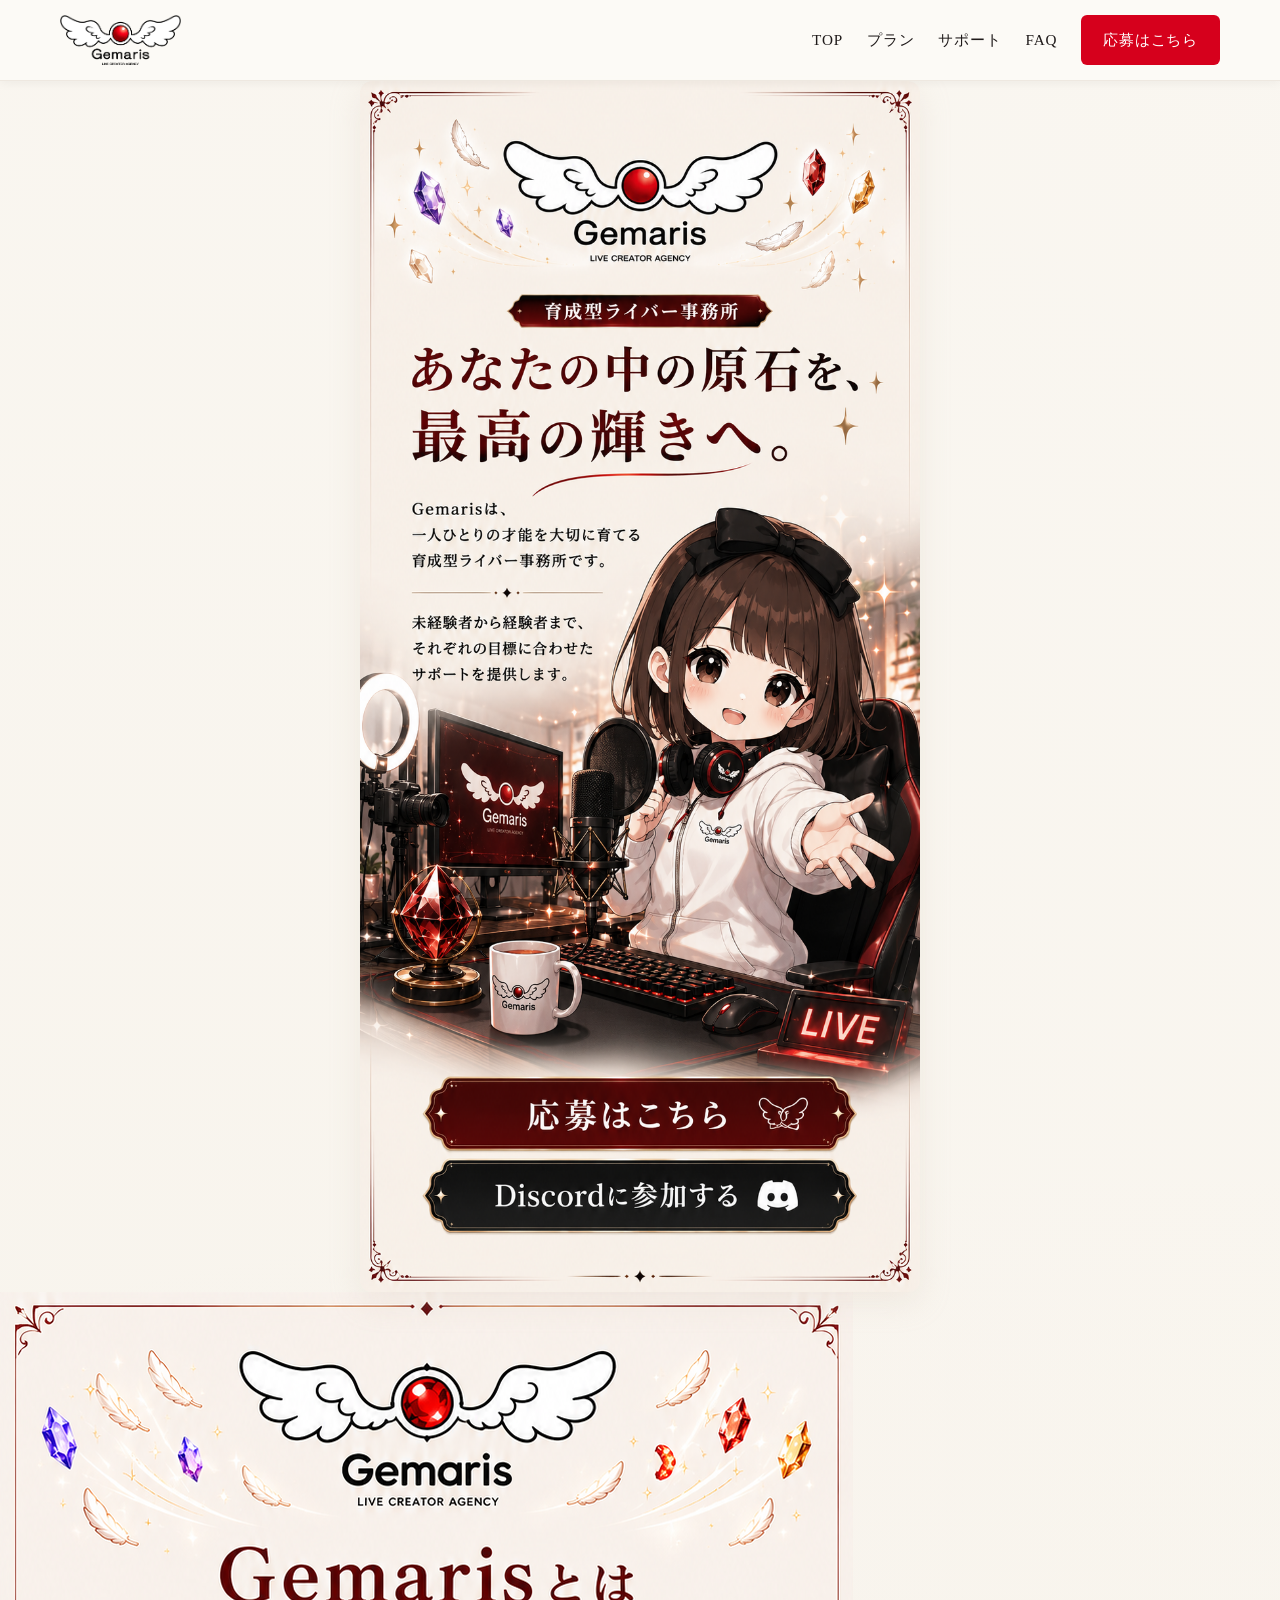
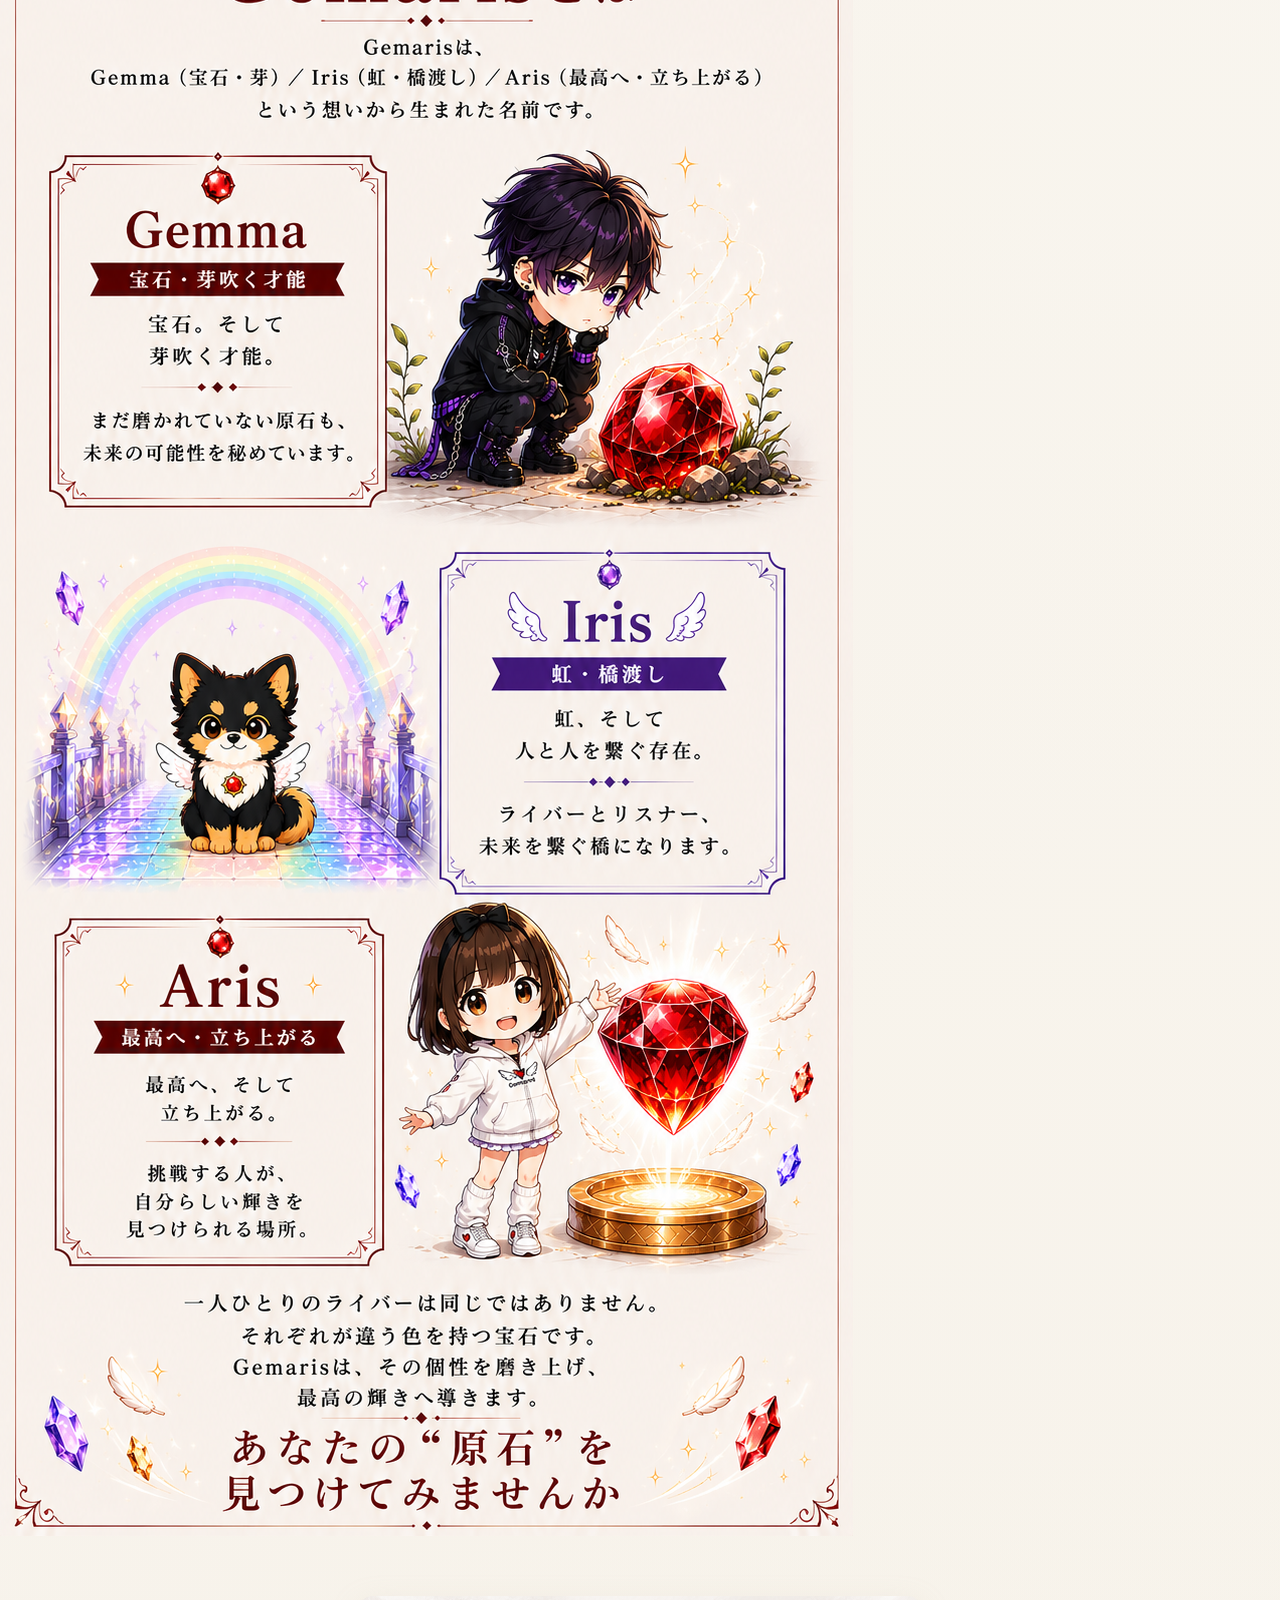
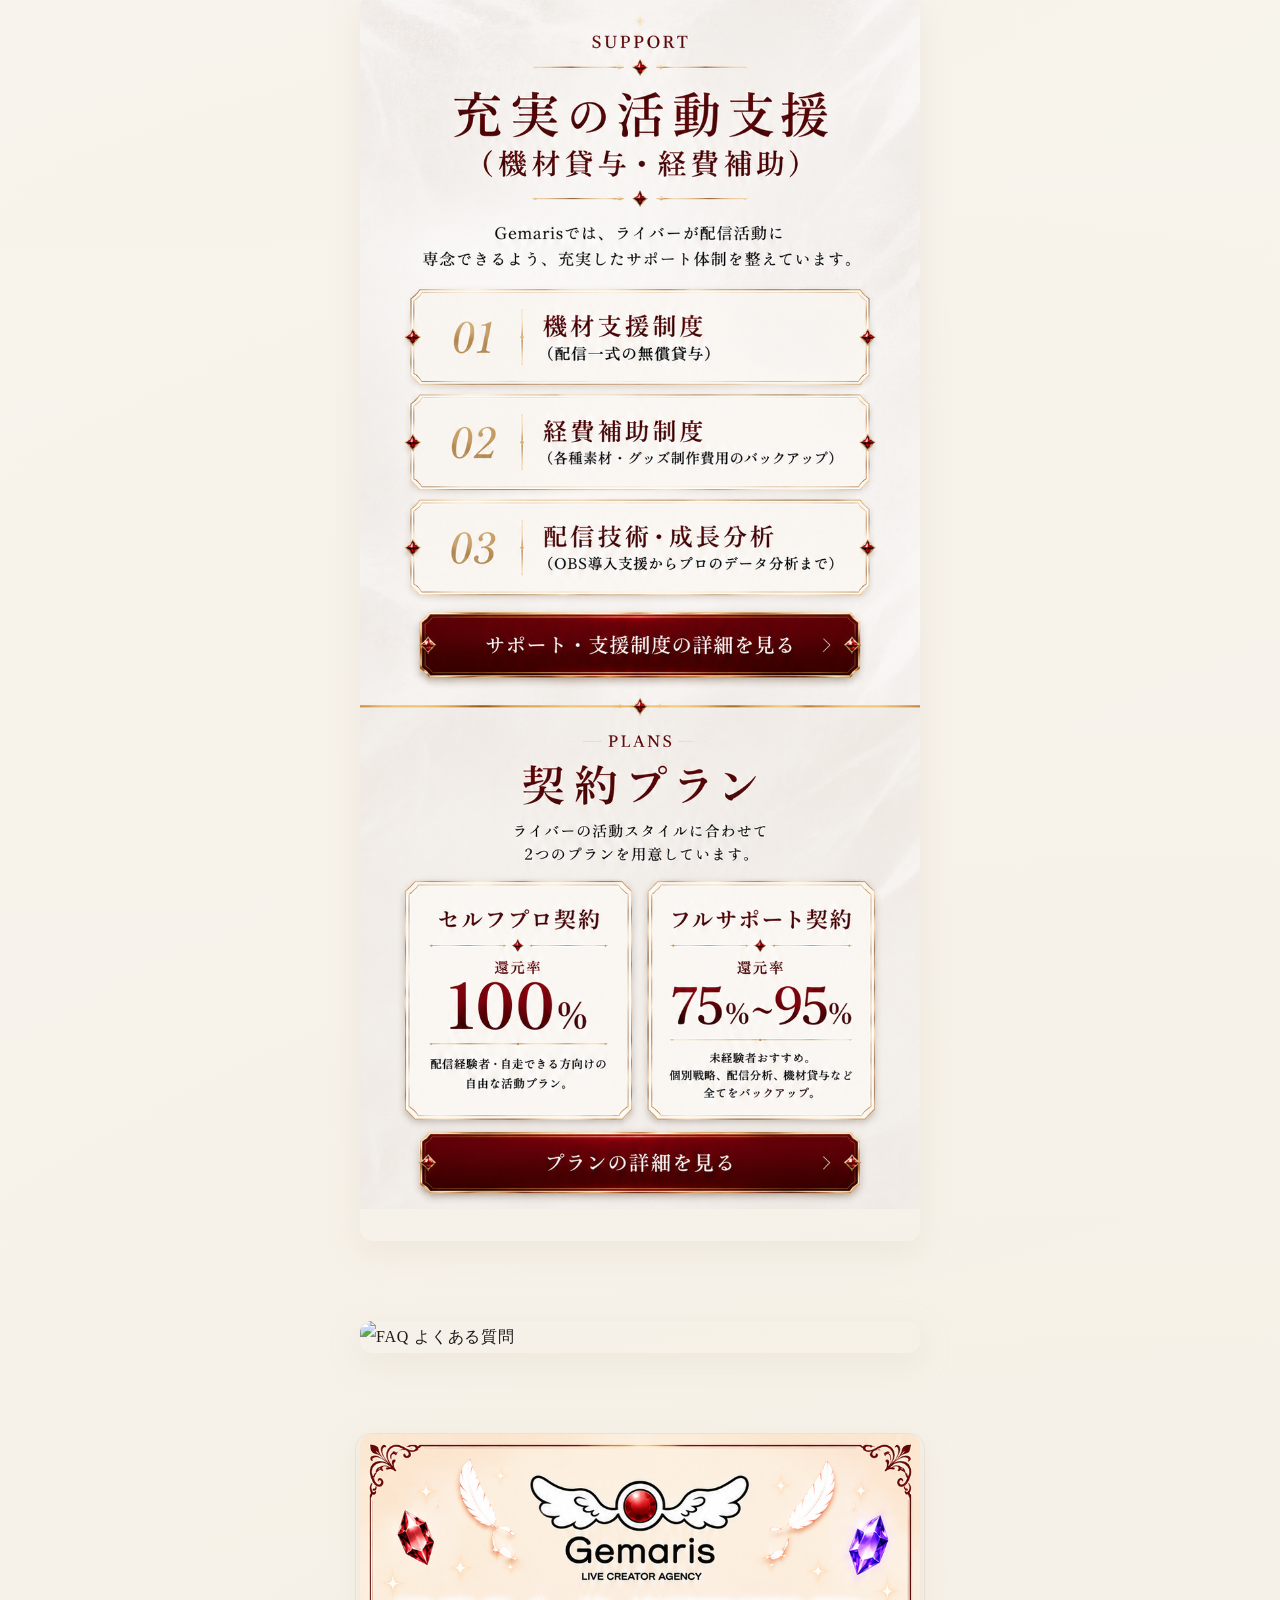
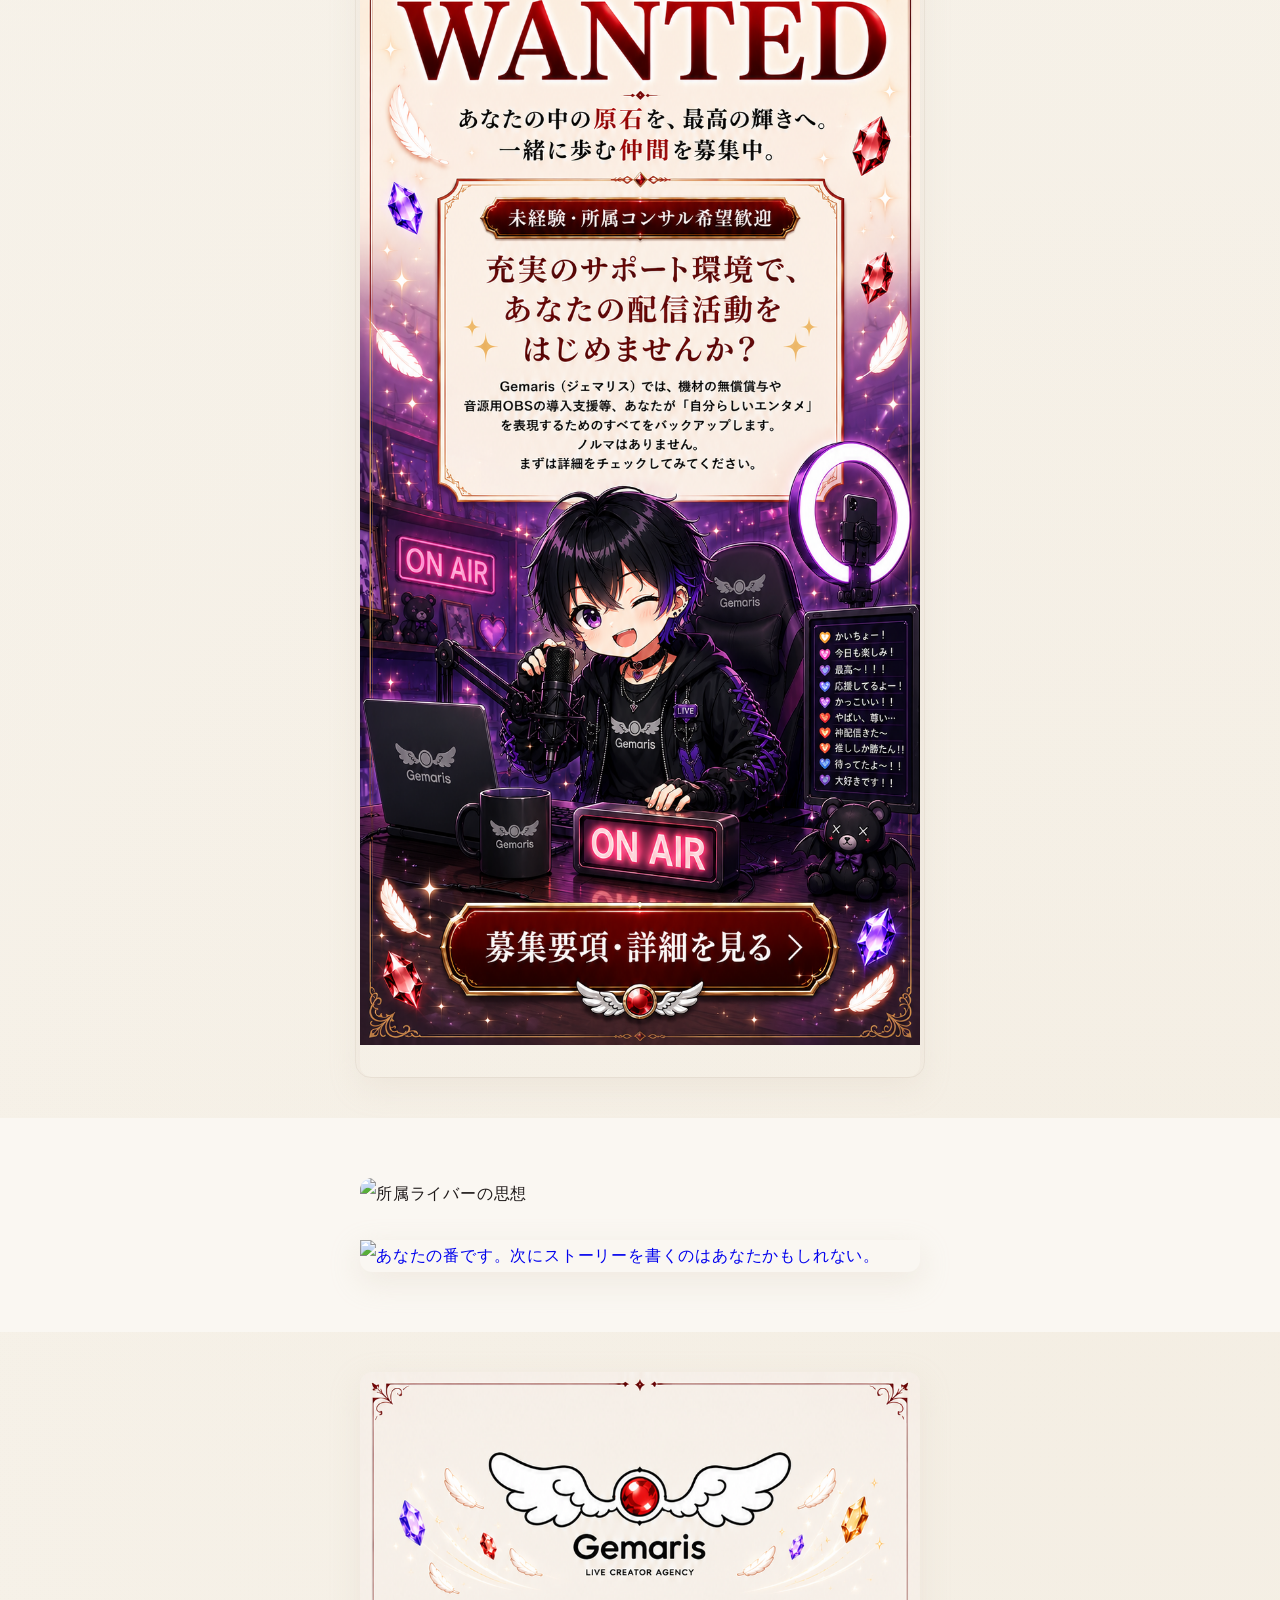
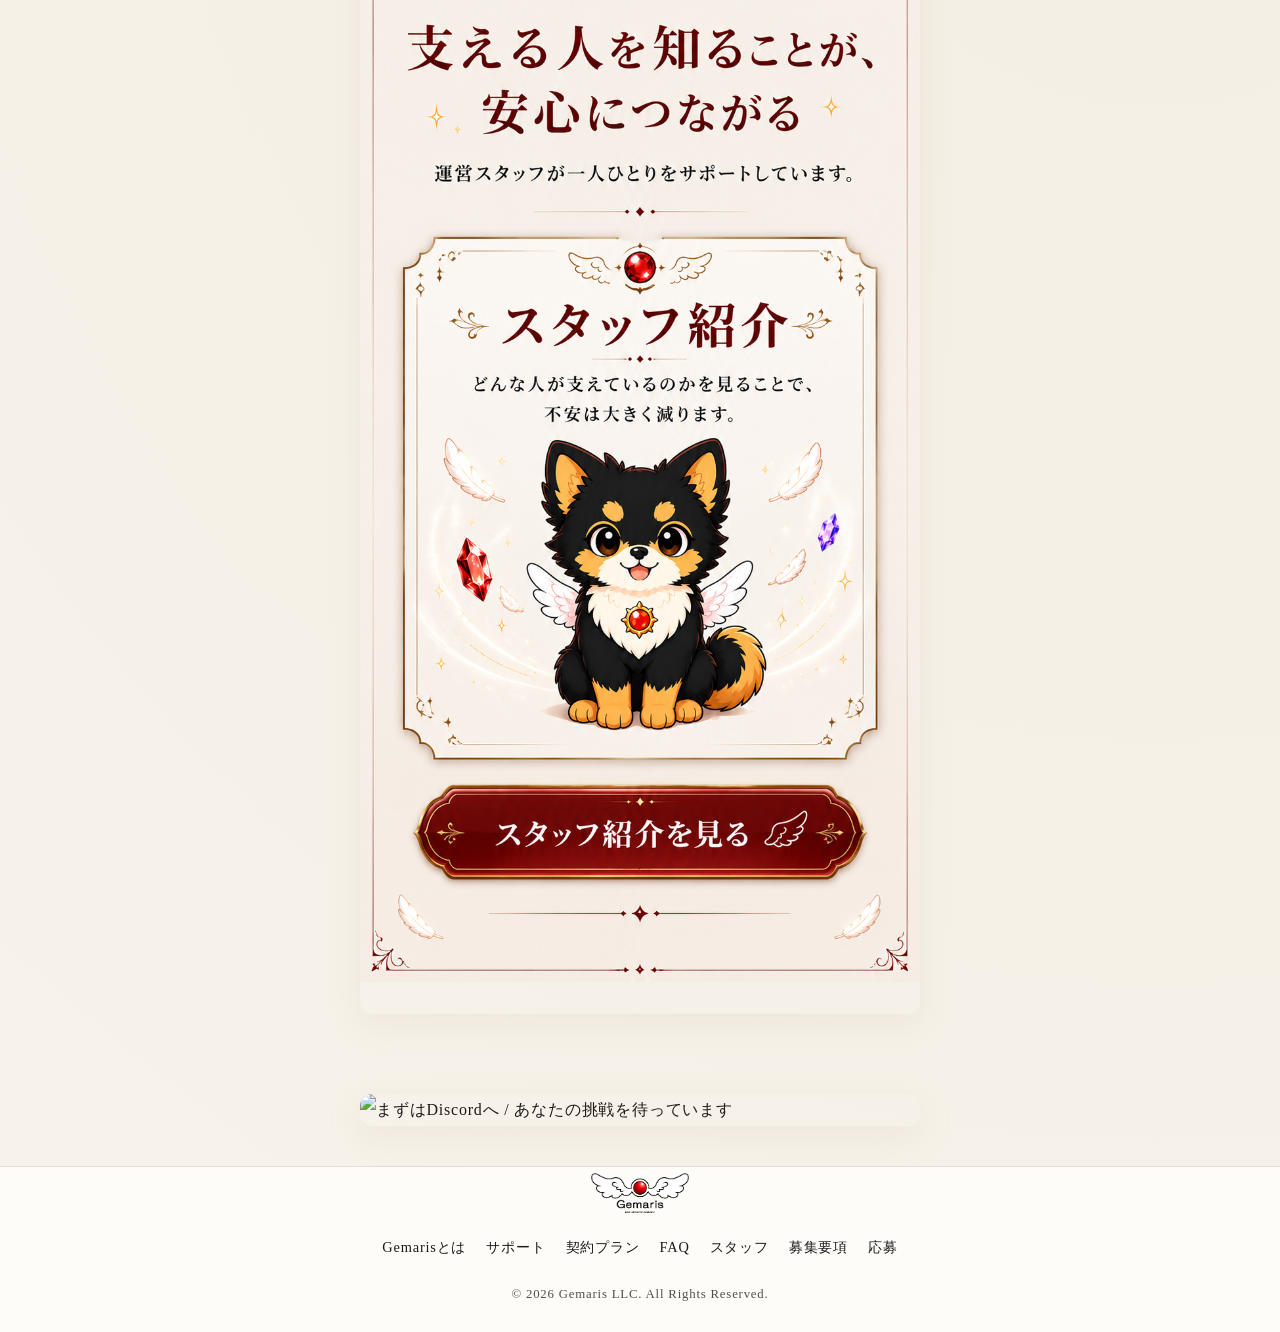
==== commit 470de4d5: "Update print statement from 'Hello' to 'Goodbye'" ====
--- a/index.html
+++ b/index.html
@@ -96,39 +96,23 @@
     </div>
   </section>
 
-  <!-- ==========================================
-       💬 FAQセクション（よくある質問）
-       ========================================== -->
   <section class="section index-faq-section" id="faq" style="padding: 40px 0; background: transparent;">
     <div class="container" style="max-width: 600px; margin: 0 auto; padding: 0 15px;">
-      <div class="main-content-card">
-        <div class="card-header-luxury">
-          <span>FAQ</span>
-          <h2>よくある質問</h2>
-        </div>
-        <p class="card-lead-text">応募前によくいただく代表的なご質問をピックアップしました。</p>
-        
-        <div class="faq-luxury-list">
-          <div class="faq-luxury-item">
-            <h4><span>Q.</span> 配信未経験でも応募できますか？</h4>
-            <p>もちろん可能です。<br class="sp-only">Gemarisでは未経験者向けのサポート体制を整えています。<br class="sp-only">機材の接続方法からOBS設定、初配信まで一緒にサポートします。</p>
-          </div>
-          <div class="faq-luxury-item">
-            <h4><span>Q.</span> 顔出しは必須ですか？</h4>
-            <p>必須ではありません。<br class="sp-only">顔出し配信・ラジオ配信・趣味配信<br class="sp-only">好みの活動スタイルを選択できます。</p>
-          </div>
-          <div class="faq-luxury-item">
-            <h4><span>Q.</span> ノルマはありますか？</h4>
-            <p>ありません。<br class="sp-only">Gemarisでは数字だけを追う活動ではなく、継続的な成長を大切にしています。</p>
-          </div>
-        </div>
-        
-        <div class="card-btn-wrap">
-          <a href="faq.html" class="gemaris-luxury-final-btn">その他のよくある質問を見る</a>
-        </div>
-      </div>
-    </div>
-  </section>
+      
+      <div class="apply-banner-wrap">
+        <img src="images/index-qa.png" alt="FAQ よくある質問" style="width: 100%; height: auto; display: block; border: none;">
+        
+        <a href="faq.html" class="apply-invisible-link link-faq-more" style="
+          width: 76%;
+          height: 5.6%;
+          left: 12%;
+          top: 91.3%;
+        " aria-label="その他のよくある質問を見る"></a>
+      </div>
+
+    </div>
+  </section>
+
 
   <!-- ==========================================
        📢 リクルートティーザーセクション（WANTED）
@@ -430,4 +414,4 @@
     else if (staffImg) staffImg.addEventListener('load', resizeStaffMap);
   </script>
 </body>
-</html>+</html>
--- a/css/index.css
+++ b/css/index.css
@@ -95,34 +95,47 @@
 /* ==========================================================================
    🖼️ メインビジュアル内のボタン（透明リンク）の基準座標設定
    ========================================================================== */
-.visual-overlay-wrapper {
-  position: relative !important;
-  width: 100% !important;
+/* ==========================================================================
+   🖼️ イラスト内ボタン（透明リンクエリア）の共通基準座標設定
+   ========================================================================== */
+/* 💡 storyセクションや合体セクションでも使い回せるようにコンテナの共通定義にするやで */
+.visual-overlay-wrapper,
+.apply-banner-wrap,
+.comb-banner-wrap {
+  position: relative; /* 👑 透明リンクの基準点になる超大事な指定 */
+  width: 100%;
   max-width: 560px; /* 画像の本来のサイズ感に合わせる */
-  margin: 0 auto !important;
-}
-
-.map-replacement-link {
-  position: absolute !important;
-  display: block !important;
-  background: rgba(255, 255, 255, 0) !important; /* 完全に透明 */
-  z-index: 999 !important; /* タップ判定を最前面に引っ張り出す */
-  cursor: pointer !important;
-}
-
-/* 💻【PC表示時】の透明リンク位置 */
+  margin: 0 auto;
+  border-radius: 12px;
+  overflow: hidden;
+  box-shadow: 0 10px 30px rgba(215, 201, 182, 0.25);
+}
+
+/* 🔥 凶悪な!importantを全排除！！！HTML側の座標指定を殺さないように修正や！ */
+.map-replacement-link,
+.apply-invisible-link,
+.story-invisible-link {
+  position: absolute; /* 👑 ％座標で動かすために必須 */
+  display: block;
+  background: transparent; /* 完全に透明 */
+  z-index: 100 !important; /* 👑 固定ヘッダーより前に出すためにここだけ!important残す！ */
+  cursor: pointer;
+  -webkit-tap-highlight-color: rgba(0,0,0,0); /* スマホのタップ時の色を消す */
+}
+
+/* 💻【PC表示時】の透明リンク位置（ここも!important排除） */
 .link-apply {
-  width: 74% !important;
-  height: 11% !important;
-  left: 13% !important;
-  top: 64% !important;
+  width: 74%;
+  height: 11%;
+  left: 13%;
+  top: 64%;
 }
 
 .link-discord {
-  width: 74% !important;
-  height: 11% !important;
-  left: 13% !important;
-  top: 77% !important;
+  width: 74%;
+  height: 11%;
+  left: 13%;
+  top: 77%;
 }
 
 
@@ -294,4 +307,4 @@
     left: 19.3% !important;
     top: 87.8% !important;
   }
-}+}
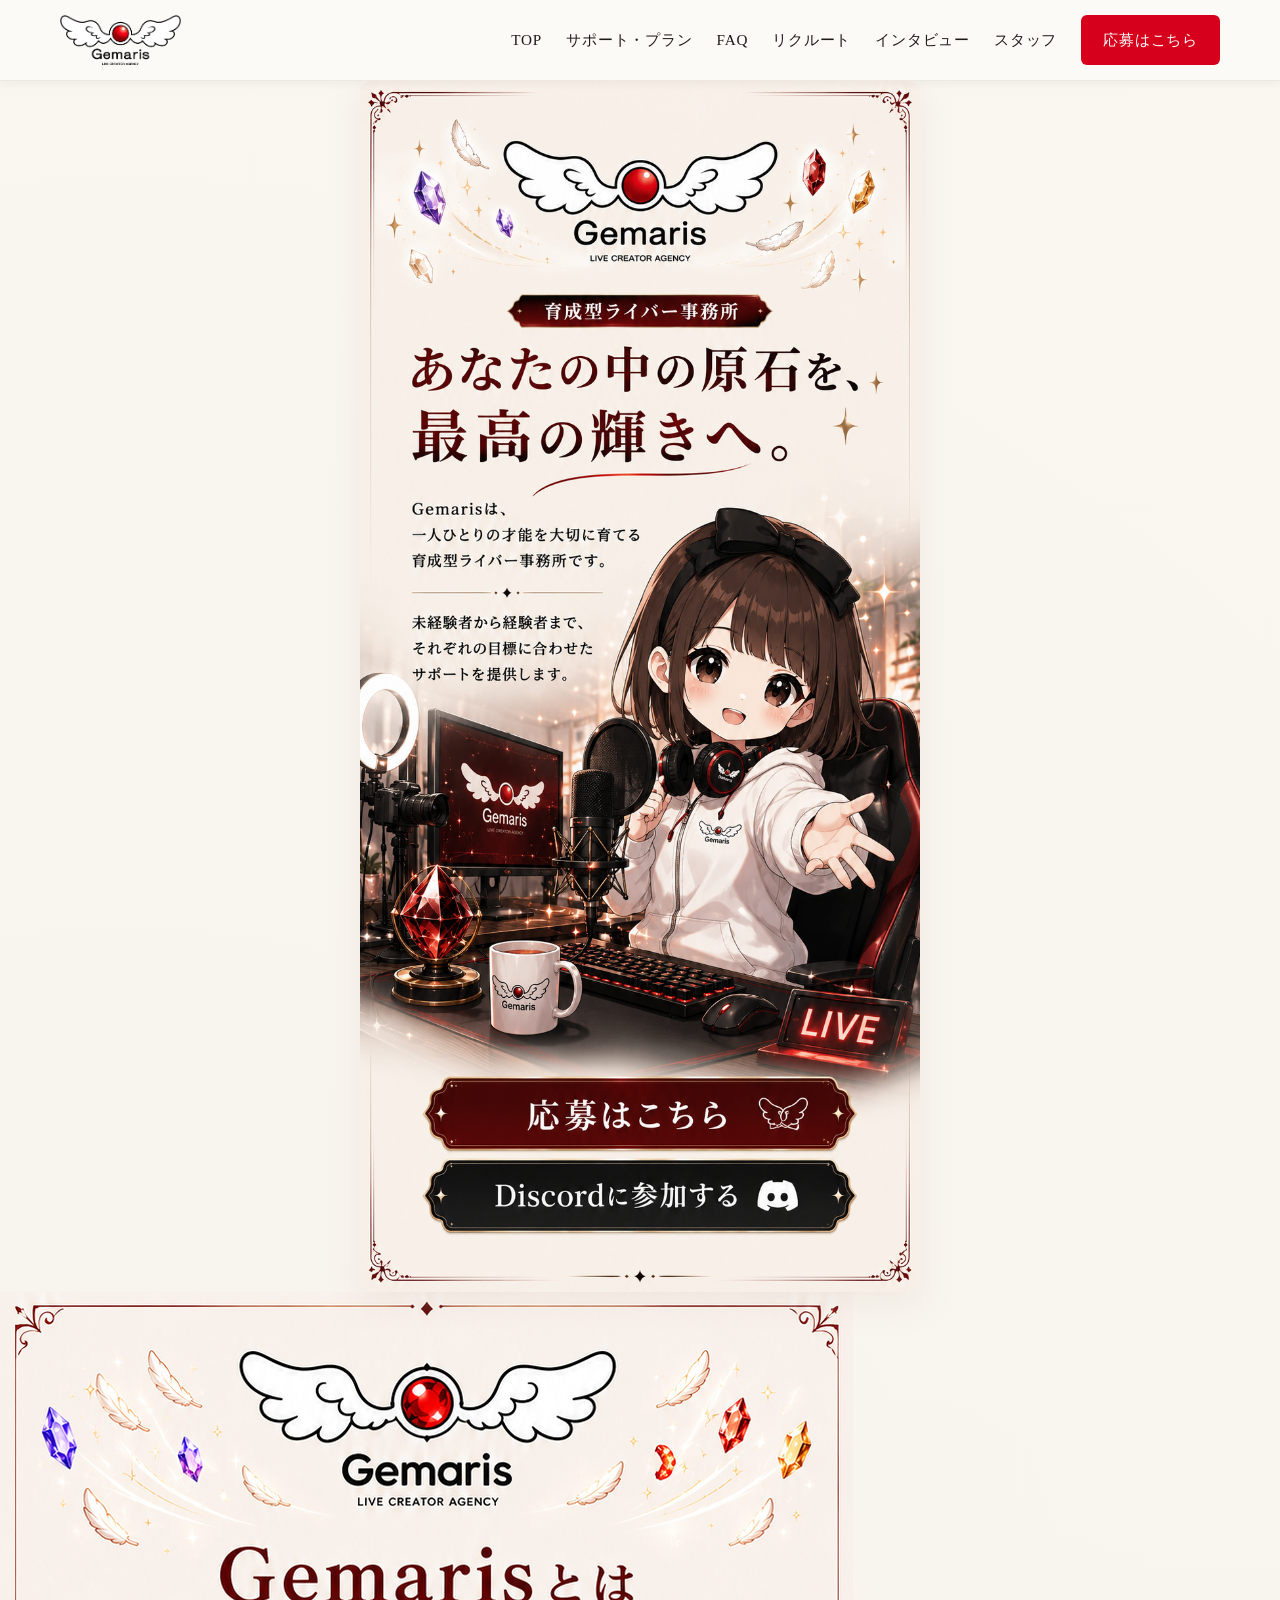
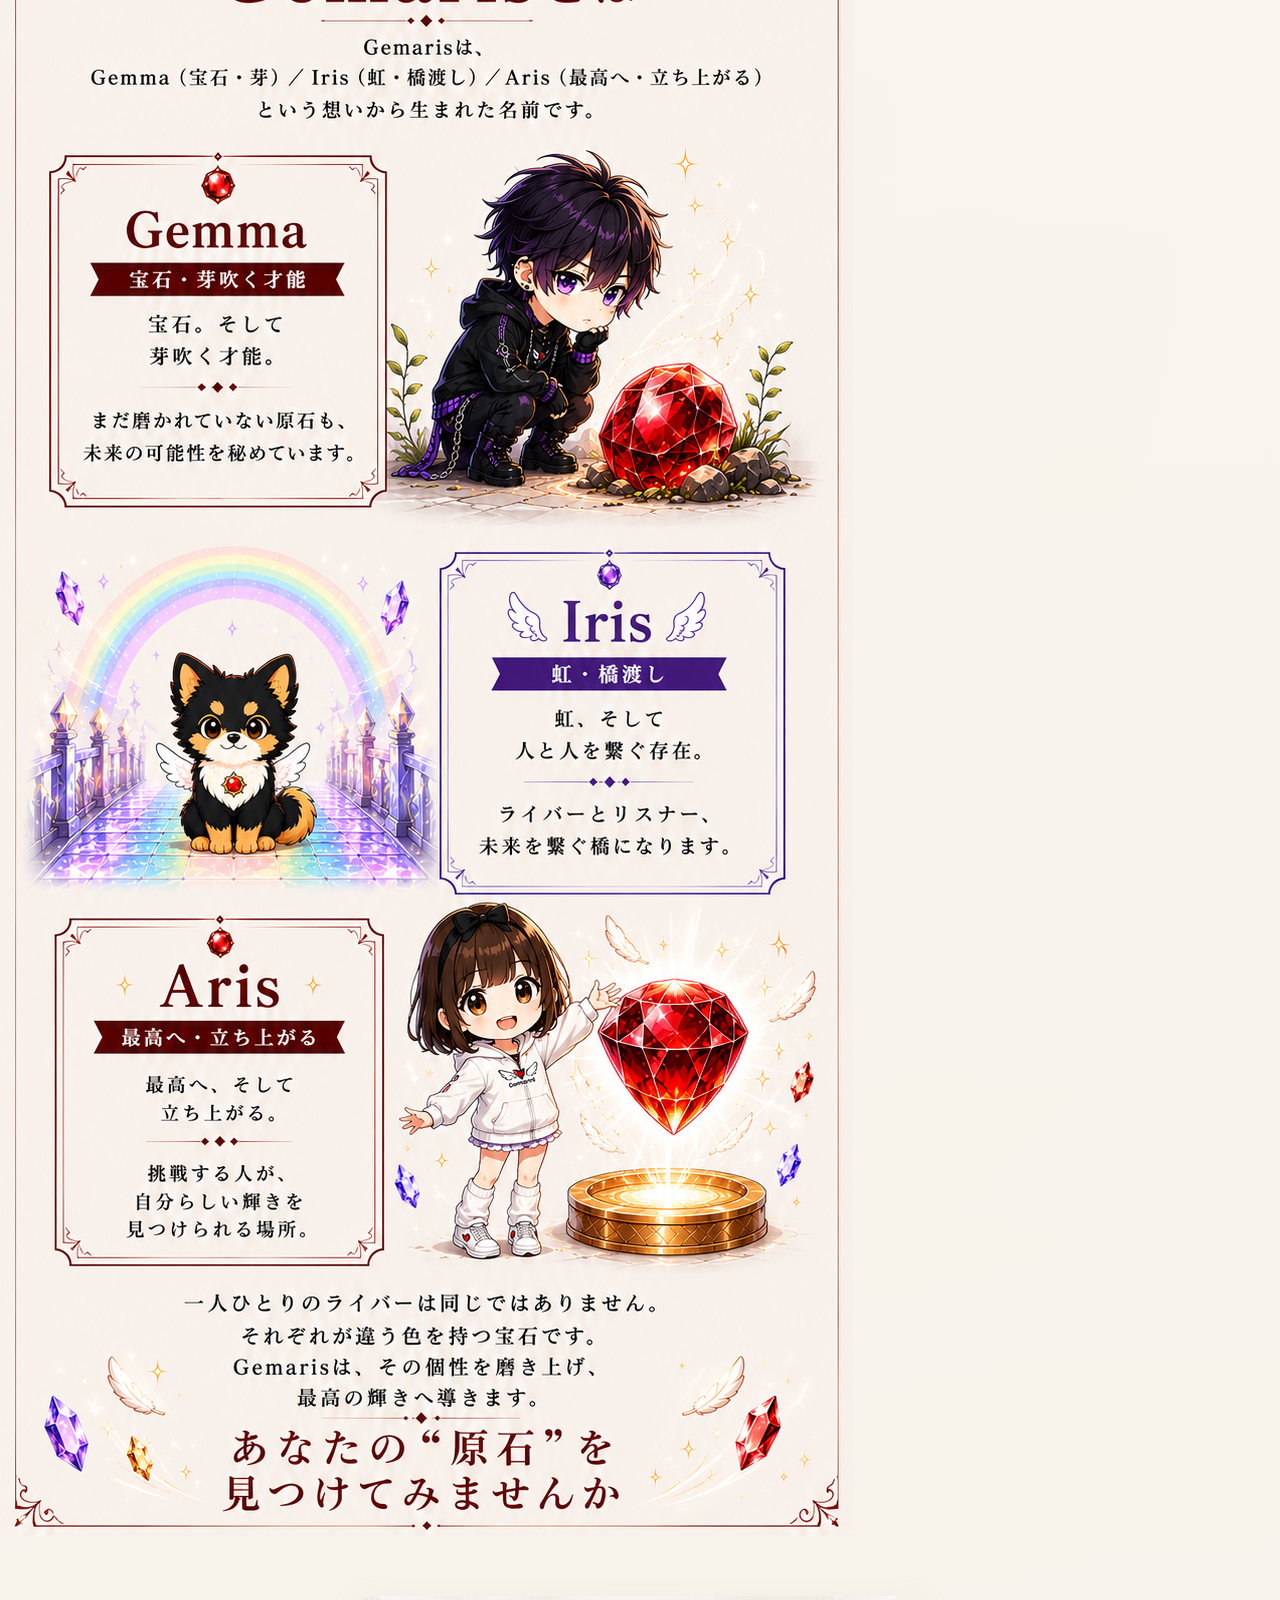
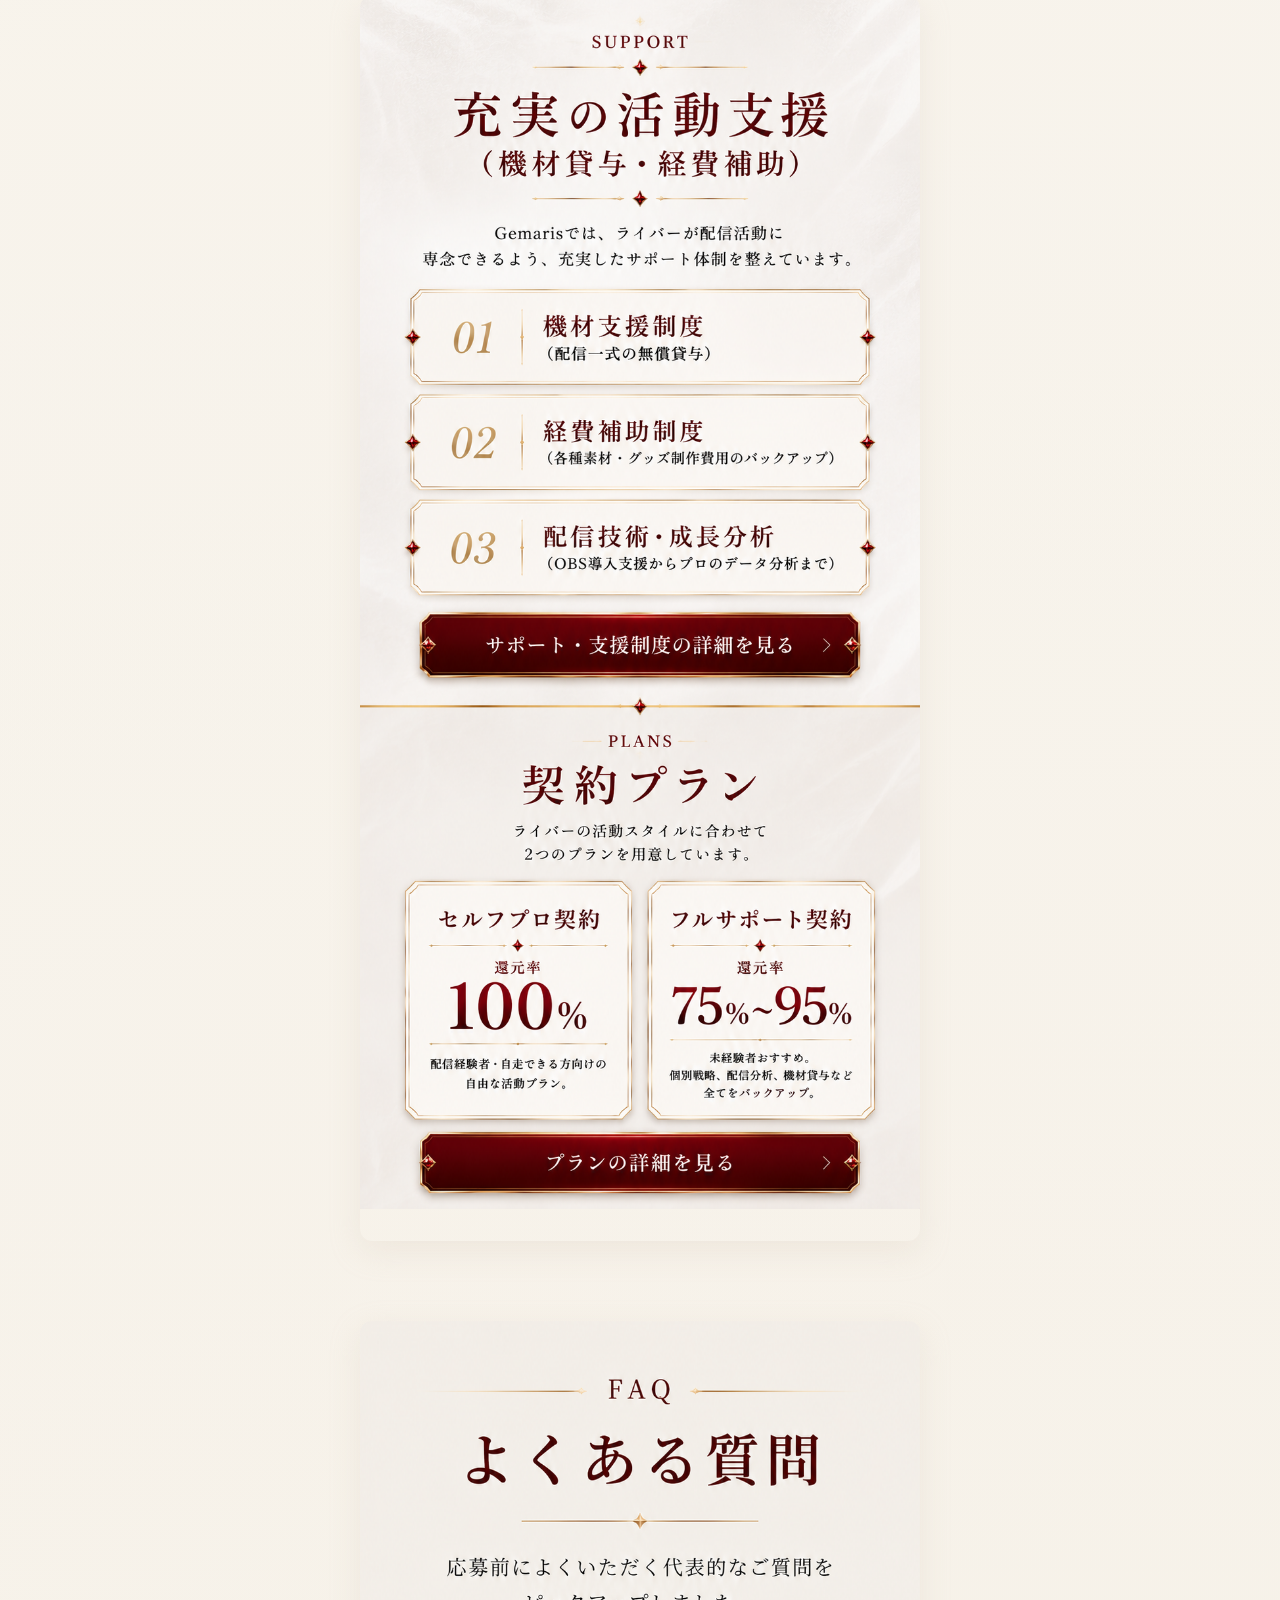
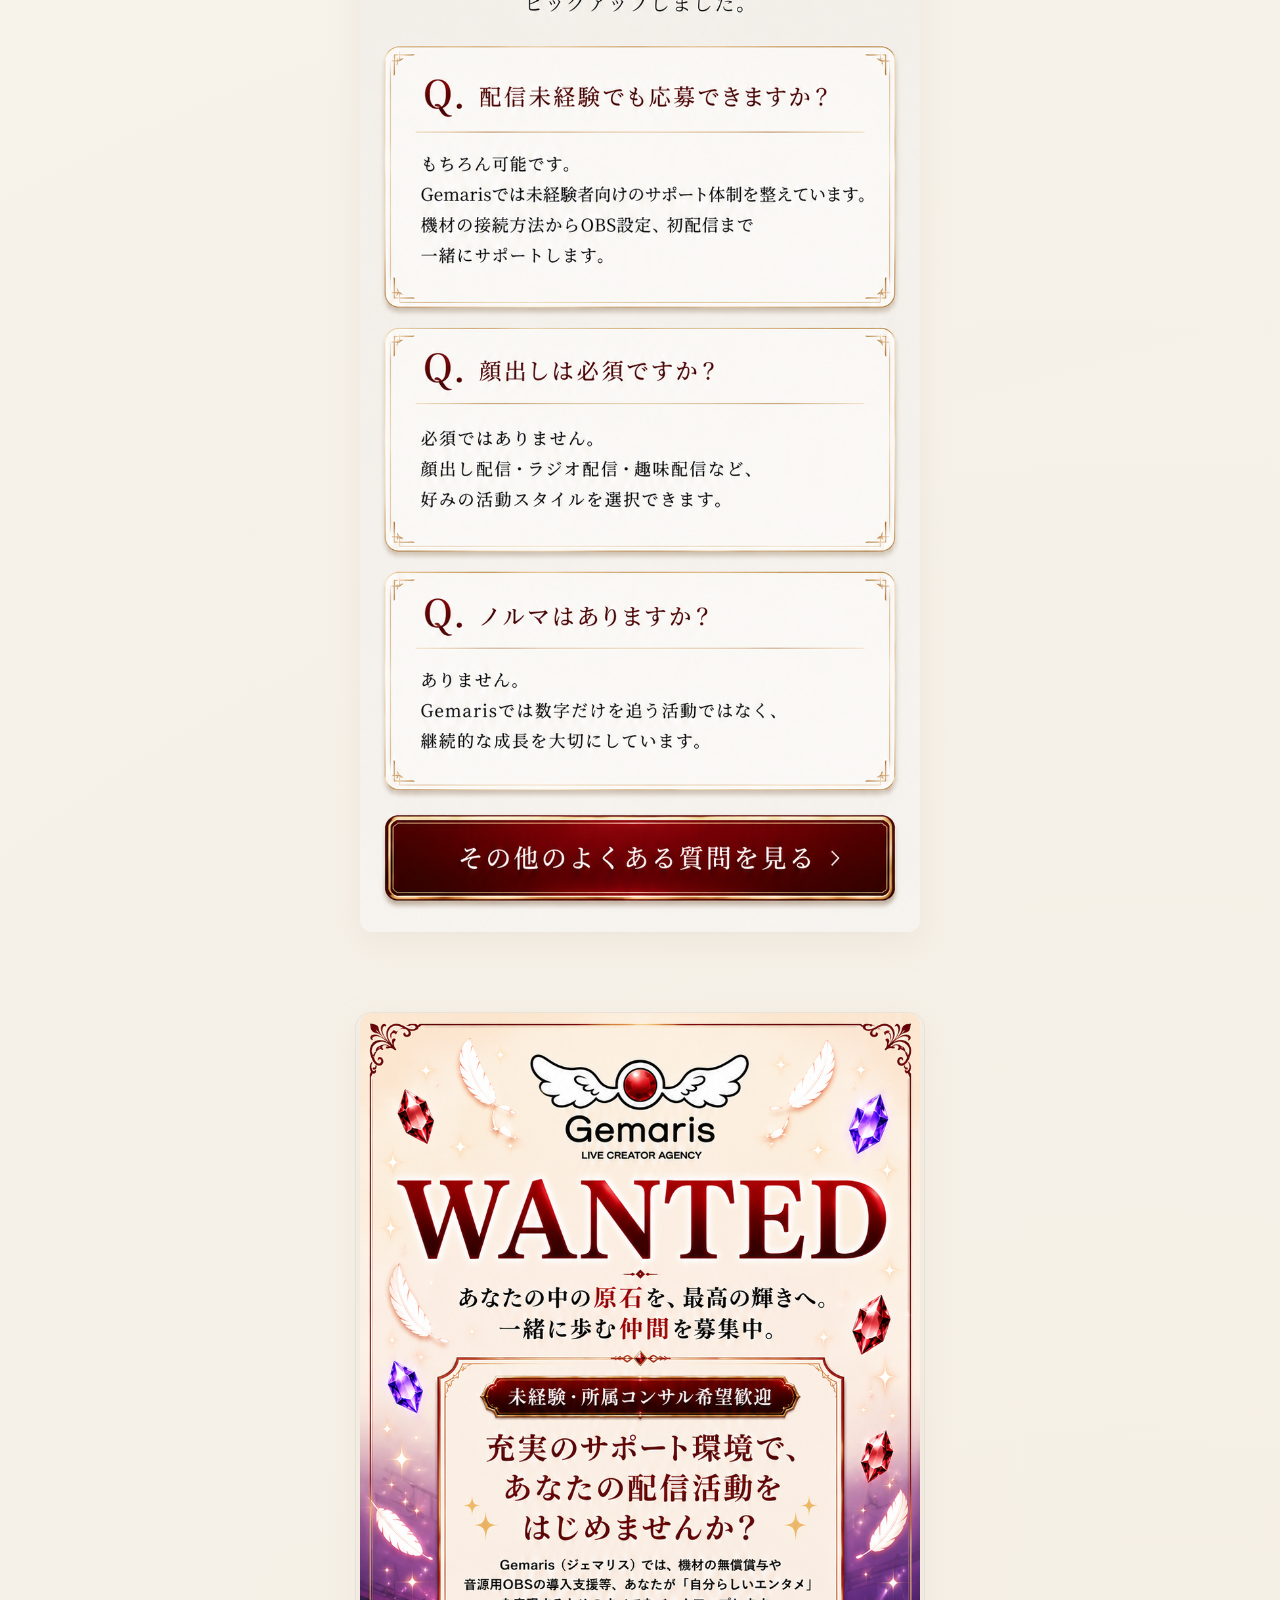
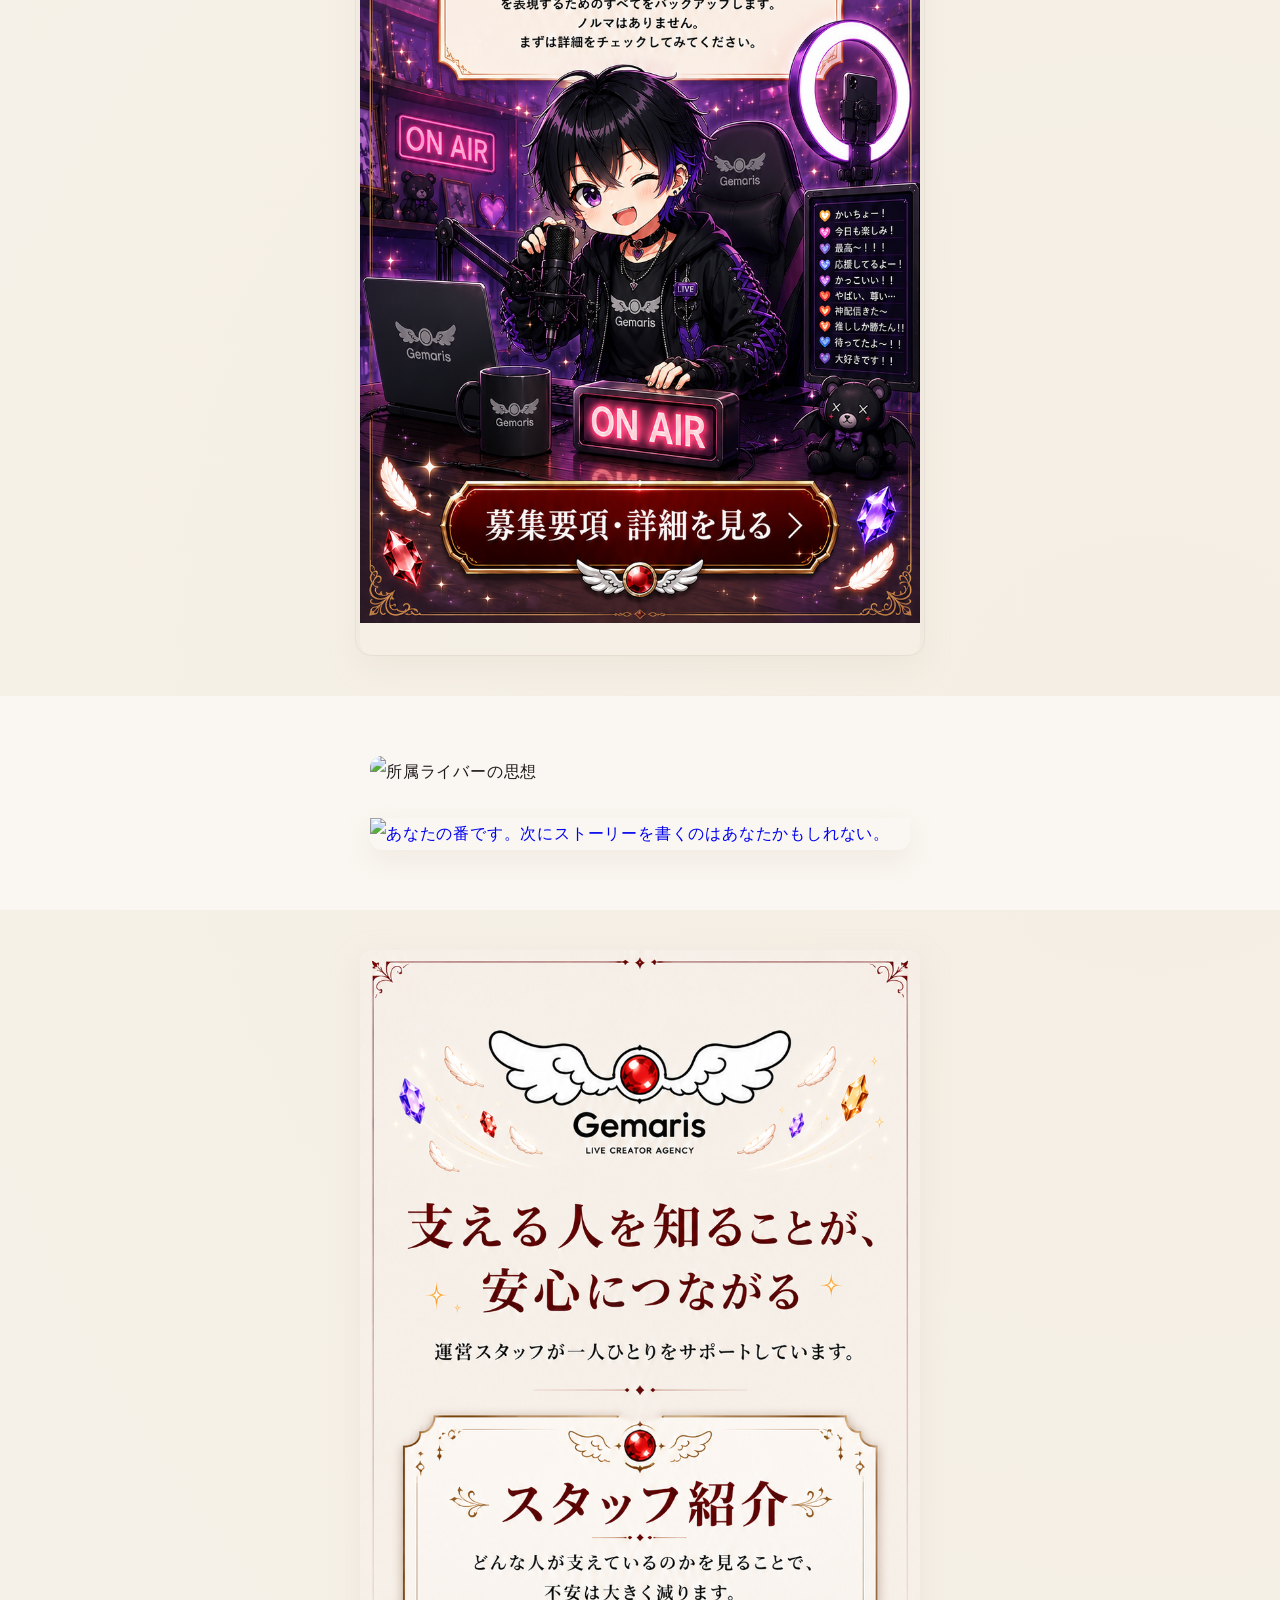
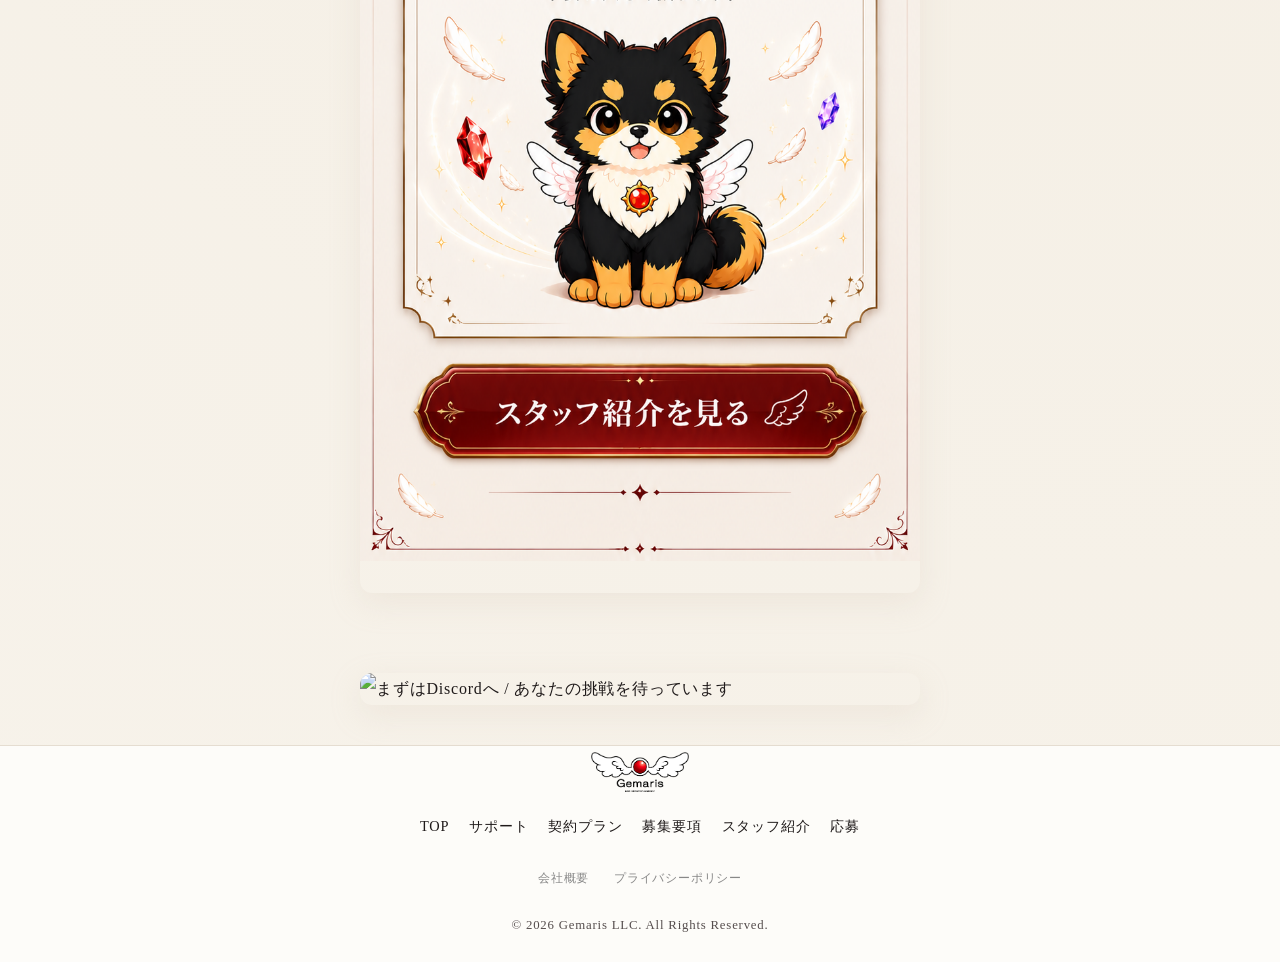
==== commit afe0efd8: "Add files via upload" ====
--- a/index.html
+++ b/index.html
@@ -24,8 +24,8 @@
 </head>
 <body class="gemaris-theme">
 
-  <!-- ==========================================
-       👑 ヘッダーセクション
+<!-- ==========================================
+       👑 統一ヘッダーセクション（ここから）
        ========================================== -->
   <header class="header">
     <div class="container header-inner">
@@ -39,13 +39,18 @@
       </button>
       <nav class="nav-menu" id="js-nav-menu">
         <a href="index.html">TOP</a>
-        <a href="#plans">プラン</a>
-        <a href="#plans">サポート</a>
-        <a href="#faq">FAQ</a>
+        <a href="index.html#plans">サポート・プラン</a>
+        <a href="index.html#faq">FAQ</a>
+        <a href="index.html#recruit-teaser">リクルート</a>
+        <a href="index.html#story-section">インタビュー</a>
+        <a href="index.html#staff-teaser">スタッフ</a>
         <a href="apply.html" class="apply-btn">応募はこちら</a>
       </nav>
     </div>
   </header>
+  <!-- ==========================================
+       👑 統一ヘッダーセクション（ここまで）
+       ========================================== -->
 
   <!-- ==========================================
        🔥 メインビジュアルエリア（TOP）
@@ -137,11 +142,15 @@
     </div>
   </section>
 
-  <!-- ==========================================
+<!-- ==========================================
        👑 所属ライバーの思想セクション（ストーリー）
        ========================================== -->
-  <section class="section story-section" style="padding: 60px 0; background-color: #faf7f2;">
-    <div class="container" style="max-width: 600px; margin: 0 auto; padding: 0 15px;">
+  <section class="section story-section" style="padding: 60px 0; background-color: #faf7f2; position: relative;">
+    
+    <!-- 💡 固定ヘッダーの裏に隠れるのを防ぐ、位置調整用の見えない透明のピン留め -->
+    <div id="story-section" style="position: absolute; top: -80px; left: 0;"></div>
+
+    <div class="container" style="max-width: 600px; margin: 0 auto; padding: 0 15px;">    <div class="container" style="max-width: 600px; margin: 0 auto; padding: 0 15px;">
       
       <div class="story-image-wrapper-main" style="position: relative; width: 100%; max-width: 560px; margin: 0 auto 30px auto;">
         <img src="images/index-story.png" alt="所属ライバーの思想" style="width: 100%; height: auto; display: block; border-radius: 12px 12px 0 0;">
@@ -183,7 +192,10 @@
   <!-- ==========================================
        🐾 スタッフ紹介告知セクション
        ========================================== -->
-  <section class="section staff-teaser" style="padding: 40px 0; background: transparent;">
+<section class="section staff-teaser" style="padding: 40px 0; background: transparent; position: relative;">
+    
+    <div id="staff-teaser" style="position: absolute; top: -80px; left: 0;"></div>
+
     <div class="container" style="max-width: 600px; margin: 0 auto; padding: 0 15px;">
       <div class="staff-banner-wrap" style="
         width: 100%;
@@ -224,46 +236,46 @@
           width: 76%;
           height: 5.6%;
           left: 12%;
-          top: 29.7%;
+          top: 27.7%;
           background: transparent;
           z-index: 100 !important;
           cursor: pointer;
           -webkit-tap-highlight-color: rgba(0,0,0,0);
         " aria-label="Discordで相談する"></a>
         
-        <a href="apply.html" class="apply-invisible-link link-driver" style="
+        <a href="apply.html?job=driver" class="apply-invisible-link link-driver" style="
           position: absolute;
           display: block;
           width: 76%;
           height: 5.6%;
           left: 12%;
-          top: 68.4%;
+          top: 66.4%;
           background: transparent;
           z-index: 100 !important;
           cursor: pointer;
           -webkit-tap-highlight-color: rgba(0,0,0,0);
         " aria-label="ライバー応募"></a>
         
-        <a href="apply.html" class="apply-invisible-link link-manager" style="
+        <a href="apply.html?job=manager" class="apply-invisible-link link-manager" style="
           position: absolute;
           display: block;
           width: 76%;
           height: 5.6%;
           left: 12%;
-          top: 76.5%;
+          top: 74.5%;
           background: transparent;
           z-index: 100 !important;
           cursor: pointer;
           -webkit-tap-highlight-color: rgba(0,0,0,0);
         " aria-label="マネージャー応募"></a>
         
-        <a href="apply.html" class="apply-invisible-link link-scout" style="
+        <a href="apply.html?job=scout" class="apply-invisible-link link-scout" style="
           position: absolute;
           display: block;
           width: 76%;
           height: 5.6%;
           left: 12%;
-          top: 84.6%;
+          top: 82.6%;
           background: transparent;
           z-index: 100 !important;
           cursor: pointer;
@@ -272,146 +284,188 @@
       </div>
 
     </div>
-  </section>
-
-  <!-- ==========================================
-       🏁 フッターセクション
+    
+  </section>
+
+<!-- ==========================================
+       🏁 統一フッターセクション（html個別指定版）
        ========================================== -->
   <footer class="footer">
     <div class="container">
       <div class="footer-logo">
         <img src="images/image(24).png" alt="Gemaris">
       </div>
+      
+      <!-- メインナビ：セクションではなく、ページ（.html）単位でシンプルに繋ぐ -->
       <div class="footer-links">
-        <a href="index.html#about">Gemarisとは</a>
+        <a href="index.html">TOP</a>
         <a href="support.html">サポート</a>
         <a href="plan.html">契約プラン</a>
-        <a href="faq.html">FAQ</a>
-        <a href="staff.html">スタッフ</a>
         <a href="recruit.html">募集要項</a>
+        <a href="staff.html">スタッフ紹介</a>
         <a href="apply.html">応募</a>
       </div>
+
+      <!-- サブナビ：会社概要とプライバシーポリシー -->
+      <div class="footer-sub-links" style="text-align: center; margin-top: 15px; margin-bottom: 15px;">
+        <a href="company.html" style="font-size: 0.75rem; color: #888888; text-decoration: none; margin: 0 10px;">会社概要</a>
+        <a href="privacy.html" style="font-size: 0.75rem; color: #888888; text-decoration: none; margin: 0 10px;">プライバシーポリシー</a>
+      </div>
+
       <p class="copyright">© 2026 Gemaris LLC. All Rights Reserved.</p>
     </div>
   </footer>
-
+  <!-- ==========================================
+       🏁 統一フッターセクション（ここまで）
+       ========================================== -->
   <!-- ==========================================
        ⚙️ JavaScript（超安定・比率固定レスポンシブ）
        ========================================== -->
-  <script>
-    const hamburger = document.getElementById('js-hamburger');
-    const navMenu = document.getElementById('js-nav-menu');
-    
-    if (hamburger && navMenu) {
-      hamburger.addEventListener('click', () => {
-        hamburger.classList.toggle('is-active');
-        navMenu.classList.toggle('is-active');
-      });
-      
-      document.querySelectorAll('.nav-menu a').forEach(link => {
-        link.addEventListener('click', () => {
-          hamburger.classList.remove('is-active');
-          navMenu.classList.remove('is-active');
-        });
-      });
-    }
-
-    // recruit.png 用リサイズ
-    const indexImg = document.getElementById('js-index-recruit-img');
-    const indexArea = document.querySelector('map[name="index-recruit-map"] area');
-    const idxOriginalWidth = 1125;
-    const idxOriginalHeight = 2436;
-    const idxOriginalCoords = [145, 2170, 980, 2330];
-
-    function resizeIndexMap() {
-        if (!indexImg || !indexArea || indexImg.clientWidth === 0) return;
-        const currentWidth = indexImg.clientWidth;
-        const currentHeight = indexImg.clientHeight;
-        const ratioX = currentWidth / idxOriginalWidth;
-        const ratioY = currentHeight / idxOriginalHeight;
-        const newCoords = [
-            Math.round(idxOriginalCoords[0] * ratioX),
-            Math.round(idxOriginalCoords[1] * ratioY),
-            Math.round(idxOriginalCoords[2] * ratioX),
-            Math.round(idxOriginalCoords[3] * ratioY)
-        ];
-        indexArea.setAttribute('coords', newCoords.join(','));
-    }
-
-    // index-support.png 用（🔥狂っていた縦の基準比率をプランの成功データに完全同期！）
-    const combImg = document.getElementById('js-index-comb-img');
-    const combAreas = document.querySelectorAll('map[name="index-comb-map"] area');
-    
-    // プラン側（2220〜2380）が完璧に動いていたので、元の画像比率はここがジャスト！
-    const combOriginalWidth = 1125;
-    const combOriginalHeight = 2436; 
-    const combOriginalCoords = [
-        [90, 1180, 1035, 1320], // ① 上部：サポート詳細ボタン（「03」から約90px下にシフト！）
-        [90, 2220, 1035, 2380]  // ② 下部：プラン詳細ボタン（完全成功時の座標を維持）
+<script>
+/* ==================================================
+   ハンバーガー
+================================================== */
+const hamburger = document.getElementById('js-hamburger');
+const navMenu = document.getElementById('js-nav-menu');
+
+if (hamburger && navMenu) {
+  hamburger.addEventListener('click', () => {
+    hamburger.classList.toggle('is-active');
+    navMenu.classList.toggle('is-active');
+  });
+
+  document.querySelectorAll('.nav-menu a').forEach(link => {
+    link.addEventListener('click', () => {
+      hamburger.classList.remove('is-active');
+      navMenu.classList.remove('is-active');
+    });
+  });
+}
+
+/* ==================================================
+   recruit.png
+================================================== */
+const indexImg = document.getElementById('js-index-recruit-img');
+const indexArea = document.querySelector('map[name="index-recruit-map"] area');
+
+const idxOriginalWidth = 1125;
+const idxOriginalHeight = 2436;
+const idxOriginalCoords = [145, 2170, 980, 2330];
+
+function resizeIndexMap() {
+  if (!indexImg || !indexArea) return;
+
+  const rect = indexImg.getBoundingClientRect();
+
+  const ratioX = rect.width / idxOriginalWidth;
+  const ratioY = rect.height / idxOriginalHeight;
+
+  const newCoords = [
+    Math.round(idxOriginalCoords[0] * ratioX),
+    Math.round(idxOriginalCoords[1] * ratioY),
+    Math.round(idxOriginalCoords[2] * ratioX),
+    Math.round(idxOriginalCoords[3] * ratioY)
+  ];
+
+  indexArea.setAttribute('coords', newCoords.join(','));
+}
+
+/* ==================================================
+   support + plan
+================================================== */
+const combImg = document.getElementById('js-index-comb-img');
+const combAreas = document.querySelectorAll('map[name="index-comb-map"] area');
+
+const combOriginalWidth = 1125;
+const combOriginalHeight = 2436;
+
+const combOriginalCoords = [
+  [90, 1240, 1035, 1360],
+  [90, 2280, 1035, 2400]
+];
+
+function resizeCombMap() {
+  if (!combImg || combAreas.length === 0) return;
+
+  const rect = combImg.getBoundingClientRect();
+
+  const ratioX = rect.width / combOriginalWidth;
+  const ratioY = rect.height / combOriginalHeight;
+
+  combAreas.forEach((area, index) => {
+    const base = combOriginalCoords[index];
+    if (!base) return;
+
+    const newCoords = [
+      Math.round(base[0] * ratioX),
+      Math.round(base[1] * ratioY),
+      Math.round(base[2] * ratioX),
+      Math.round(base[3] * ratioY)
     ];
 
-    function resizeCombMap() {
-        if (!combImg || combAreas.length === 0 || combImg.clientWidth === 0) return;
-        const currentWidth = combImg.clientWidth;
-        const currentHeight = combImg.clientHeight;
-        const ratioX = currentWidth / combOriginalWidth;
-        const ratioY = currentHeight / combOriginalHeight;
-
-        combAreas.forEach((area, index) => {
-            const coords = combOriginalCoords[index];
-            if (!coords) return;
-            const newCoords = [
-                Math.round(coords[0] * ratioX),
-                Math.round(coords[1] * ratioY),
-                Math.round(coords[2] * ratioX),
-                Math.round(coords[3] * ratioY)
-            ];
-            area.setAttribute('coords', newCoords.join(','));
-        });
-    }
-
-    // staff.png 用リサイズ
+    area.setAttribute('coords', newCoords.join(','));
+  });
+}
+
+// staff.png 用リサイズ
     const staffImg = document.getElementById('js-index-staff-img');
     const staffArea = document.querySelector('map[name="index-staff-map"] area');
     const stfOriginalWidth = 1125;
     const stfOriginalHeight = 2436;
-    const stfOriginalCoords = [110, 2170, 1015, 2330];
-
-    function resizeStaffMap() {
-        if (!staffImg || !staffArea || staffImg.clientWidth === 0) return;
-        const currentWidth = staffImg.clientWidth;
-        const currentHeight = staffImg.clientHeight;
-        const ratioX = currentWidth / stfOriginalWidth;
-        const ratioY = currentHeight / stfOriginalHeight;
-        const newCoords = [
-            Math.round(stfOriginalCoords[0] * ratioX),
-            Math.round(stfOriginalCoords[1] * ratioY),
-            Math.round(stfOriginalCoords[2] * ratioX),
-            Math.round(stfOriginalCoords[3] * ratioY)
-        ];
-        staffArea.setAttribute('coords', newCoords.join(','));
-    }
-
-    window.addEventListener('resize', () => {
-        resizeIndexMap();
-        resizeCombMap();
-        resizeStaffMap();
-    });
-
-    window.addEventListener('load', () => {
-        resizeIndexMap();
-        resizeCombMap();
-        resizeStaffMap();
-    });
-
-    if (indexImg && indexImg.complete) resizeIndexMap();
-    else if (indexImg) indexImg.addEventListener('load', resizeIndexMap);
-
-    if (combImg && combImg.complete) resizeCombMap();
-    else if (combImg) combImg.addEventListener('load', resizeCombMap);
-
-    if (staffImg && staffImg.complete) resizeStaffMap();
-    else if (staffImg) staffImg.addEventListener('load', resizeStaffMap);
-  </script>
+    // 💡 1870（上すぎ）と 2170（下すぎ）のちょうど間、2080〜2240を狙い撃ちや！
+    const stfOriginalCoords = [110, 2040, 1015, 2240];
+function resizeStaffMap() {
+  if (!staffImg || !staffArea) return;
+
+  const rect = staffImg.getBoundingClientRect();
+
+  // 💡 ここで stfOriginalWidth と stfOriginalHeight を使うように修正！
+  const ratioX = rect.width / stfOriginalWidth;
+  const ratioY = rect.height / stfOriginalHeight;
+
+  // 💡 ここも stfOriginalCoords を使うように修正！
+  const newCoords = [
+    Math.round(stfOriginalCoords[0] * ratioX),
+    Math.round(stfOriginalCoords[1] * ratioY),
+    Math.round(stfOriginalCoords[2] * ratioX),
+    Math.round(stfOriginalCoords[3] * ratioY)
+  ];
+
+  staffArea.setAttribute('coords', newCoords.join(','));
+}
+
+/* ==================================================
+   イベント
+================================================== */
+function updateAllMaps() {
+  resizeIndexMap();
+  resizeCombMap();
+  resizeStaffMap();
+}
+
+window.addEventListener('load', updateAllMaps);
+window.addEventListener('resize', updateAllMaps);
+
+/* ==================================================
+   画像ロード保険
+================================================== */
+if (indexImg) {
+  indexImg.complete
+    ? resizeIndexMap()
+    : indexImg.addEventListener('load', resizeIndexMap);
+}
+
+if (combImg) {
+  combImg.complete
+    ? resizeCombMap()
+    : combImg.addEventListener('load', resizeCombMap);
+}
+
+if (staffImg) {
+  staffImg.complete
+    ? resizeStaffMap()
+    : staffImg.addEventListener('load', resizeStaffMap);
+}
+</script>
 </body>
-</html>
+</html>
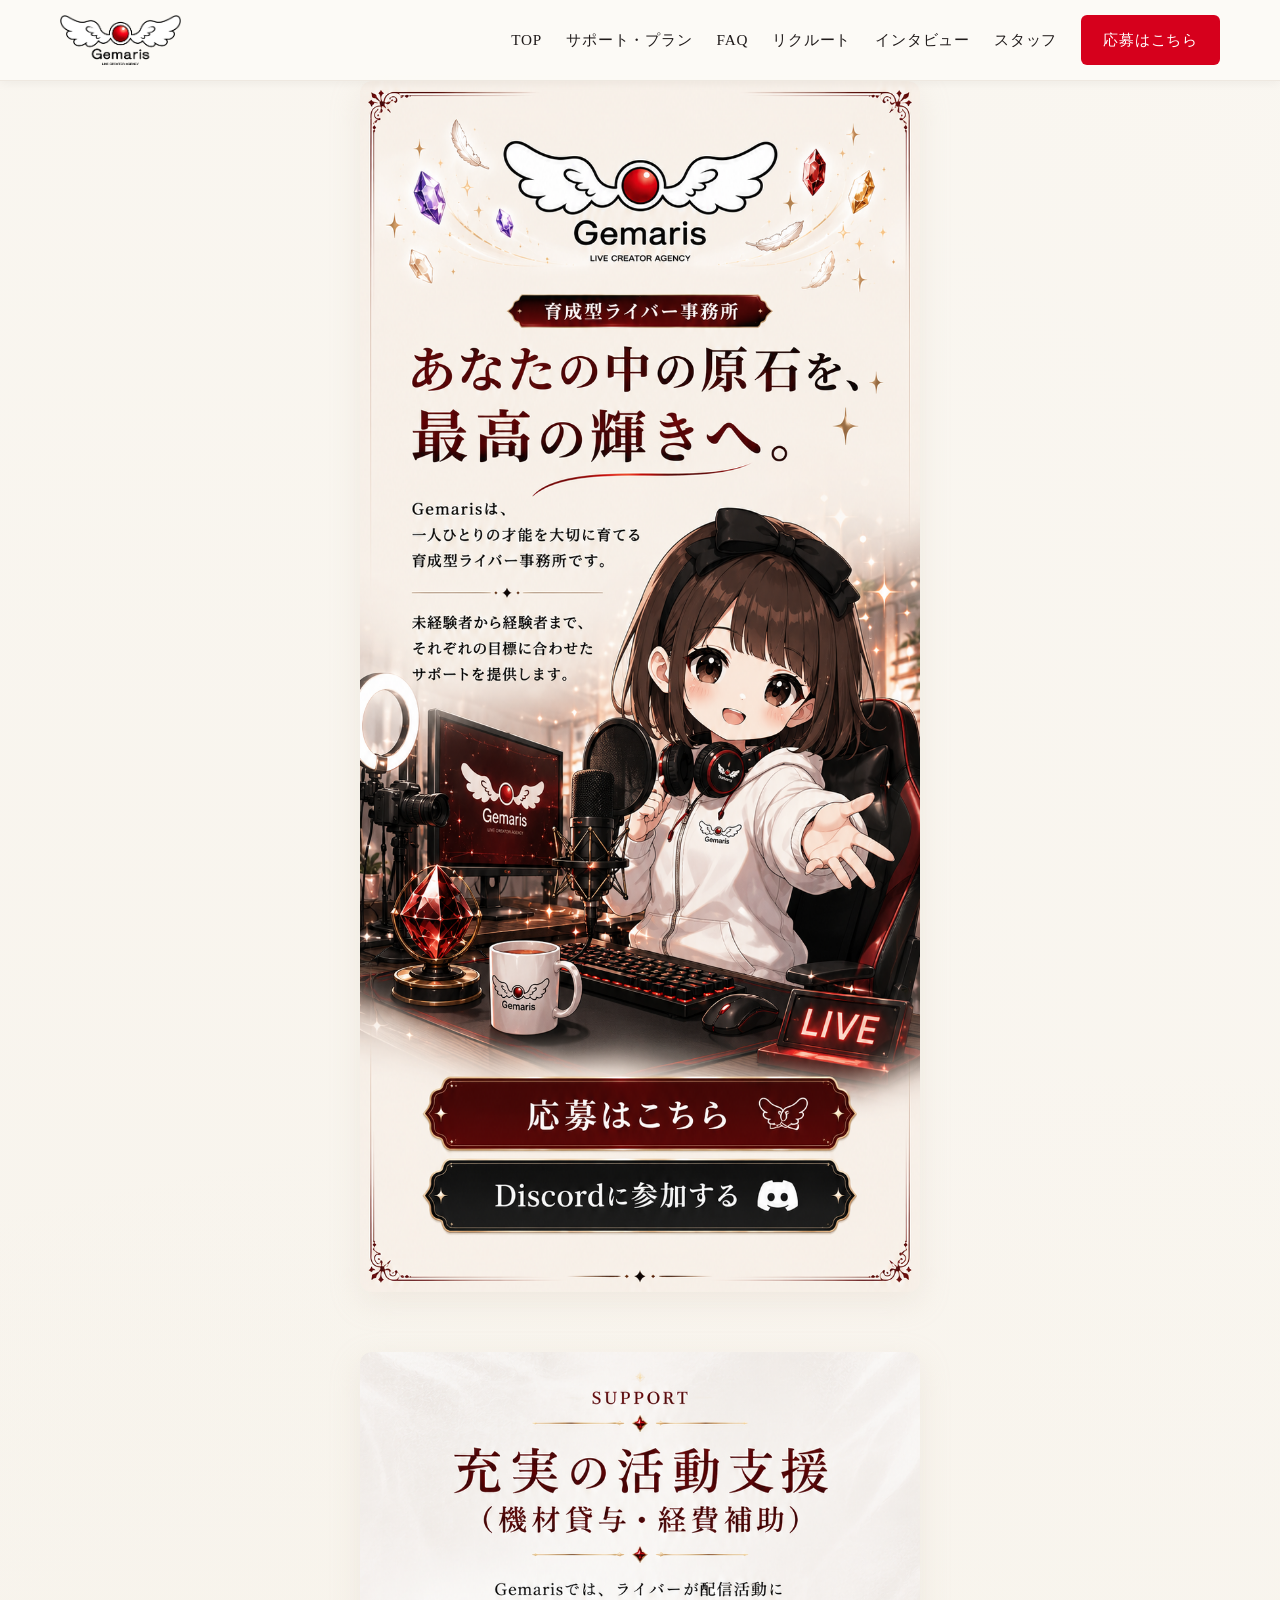
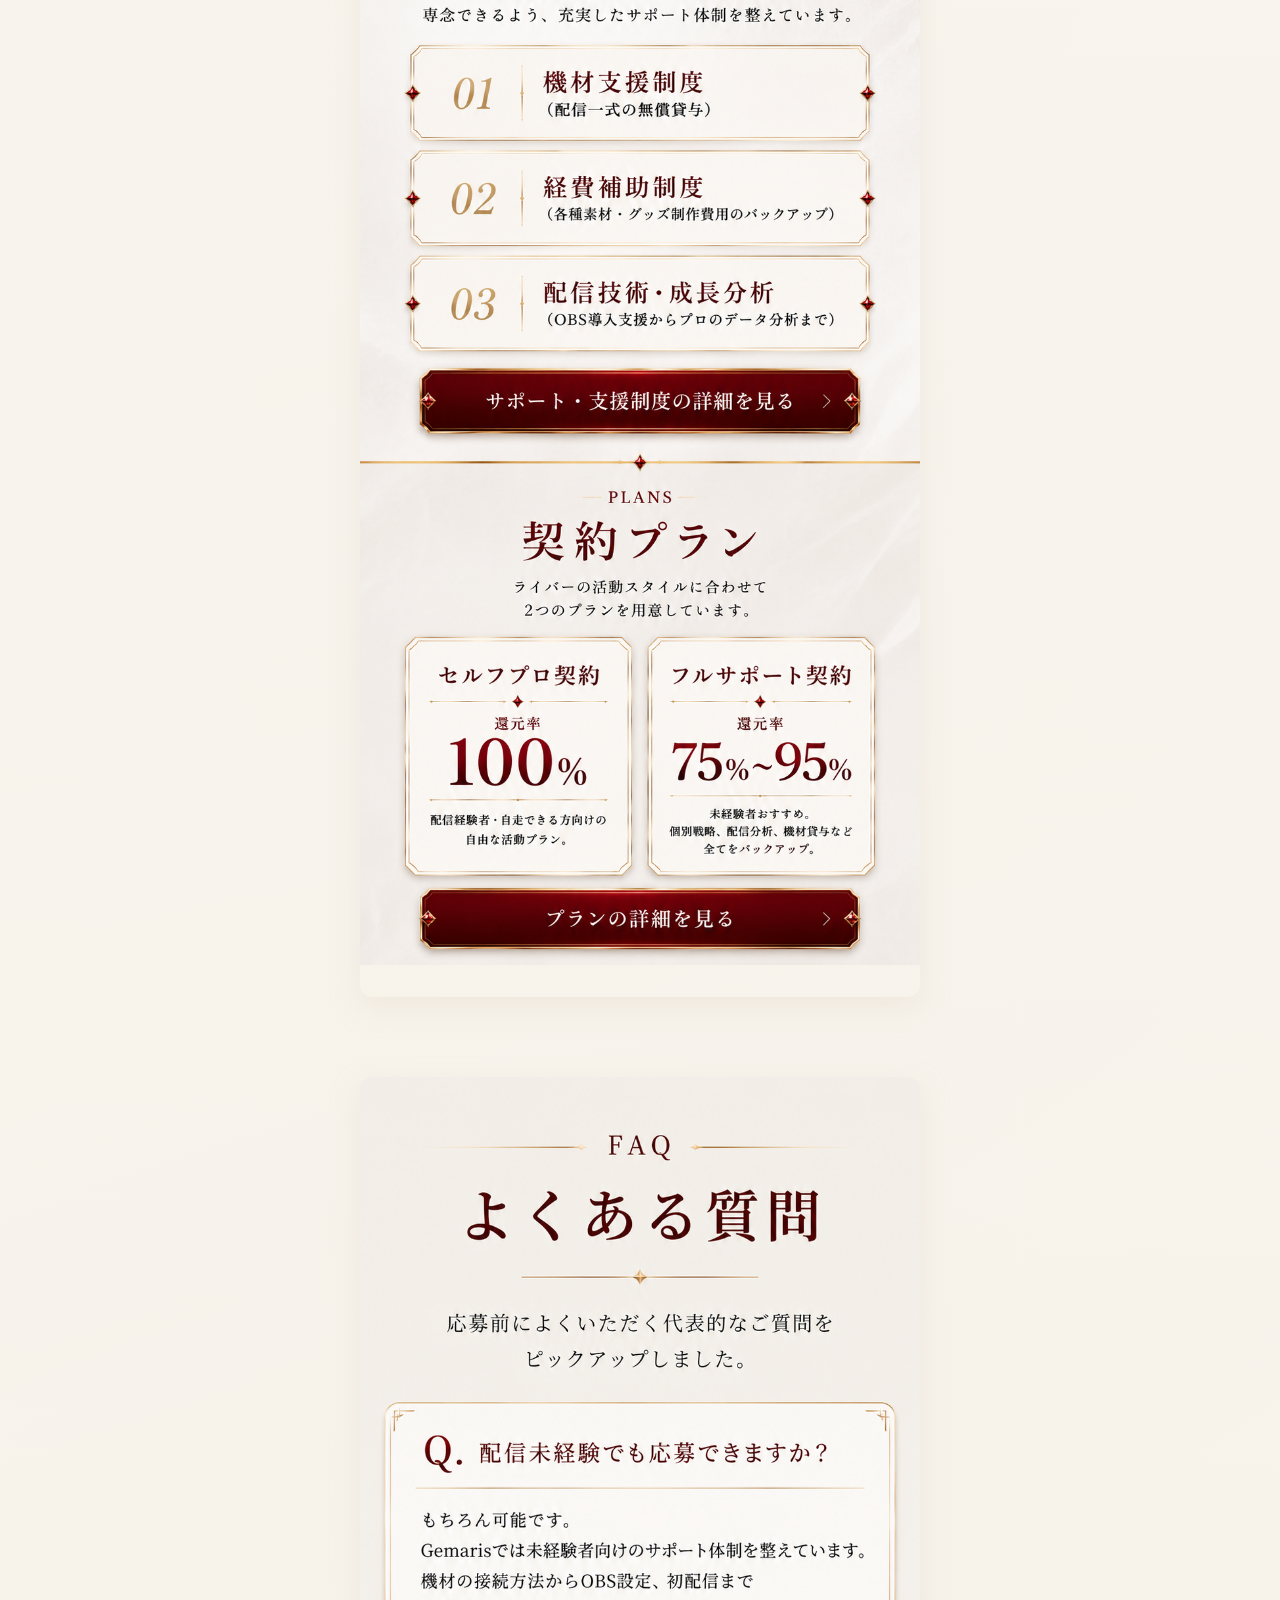
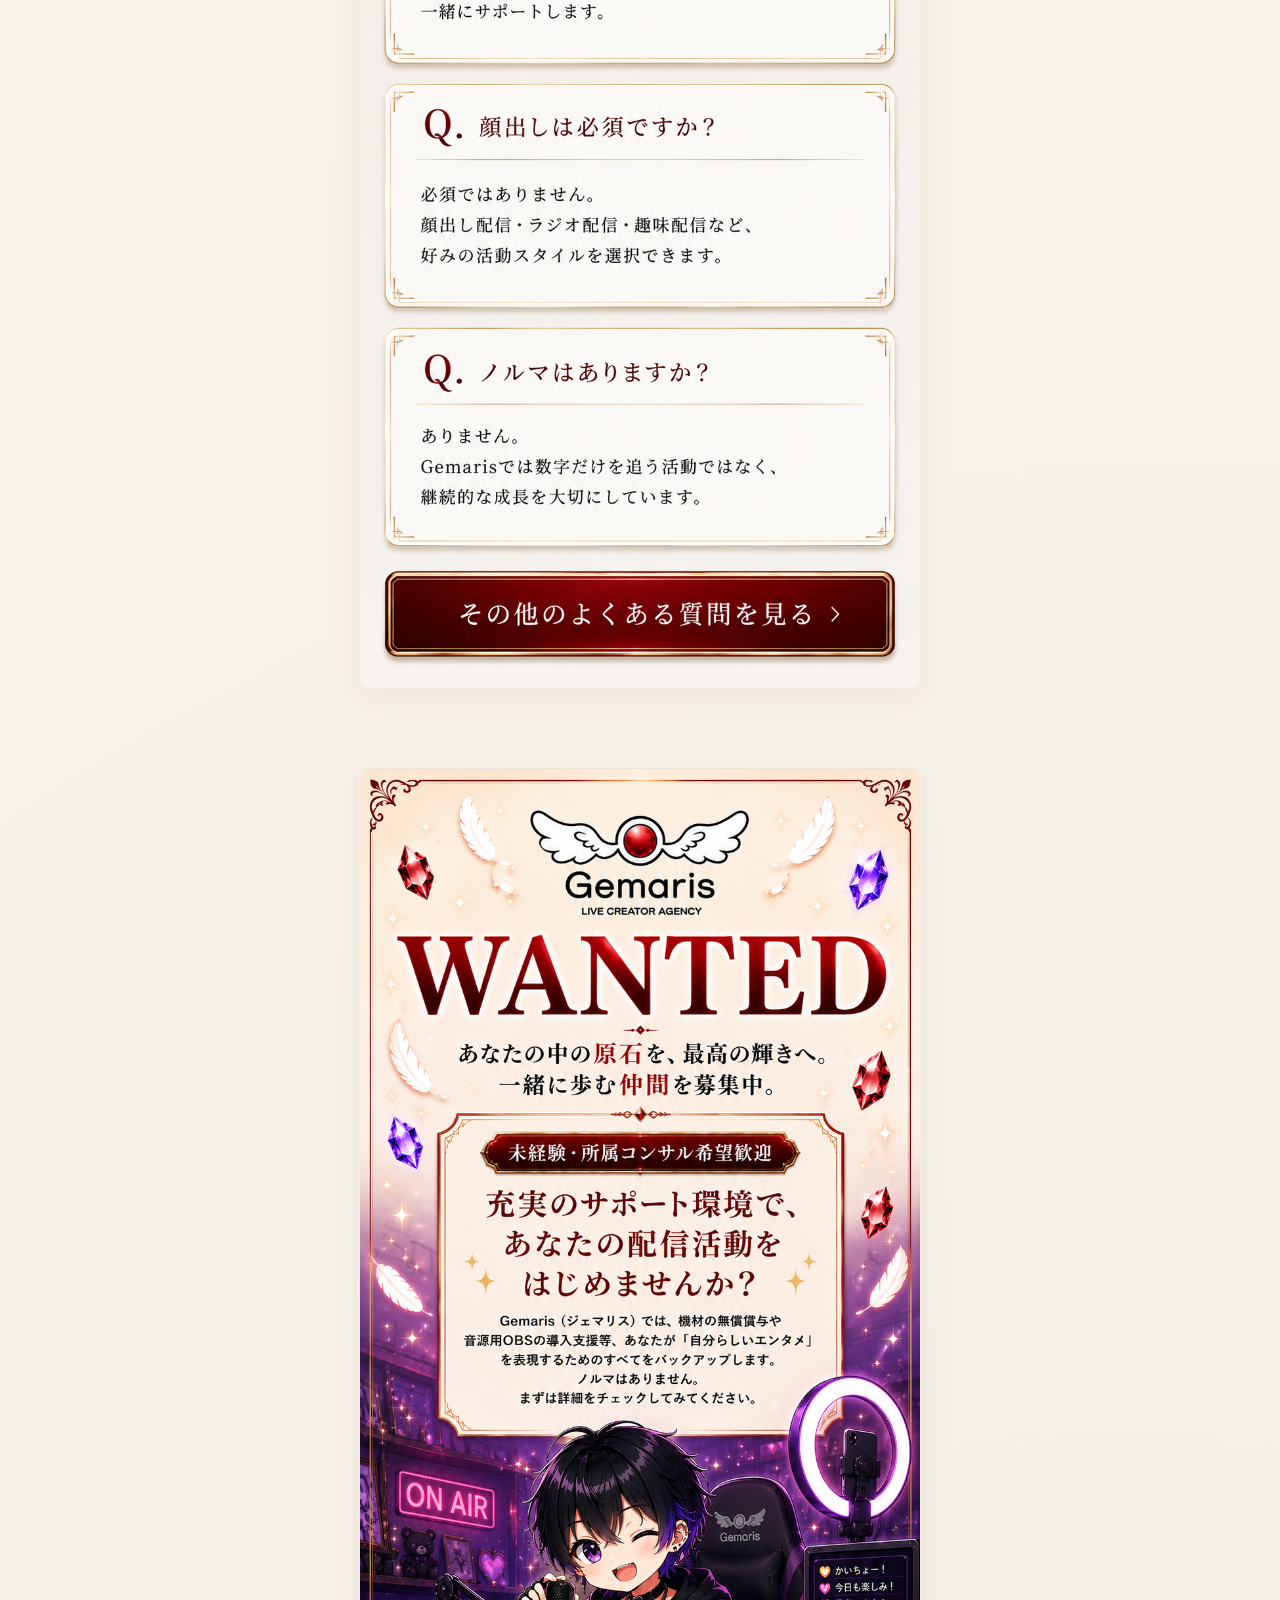
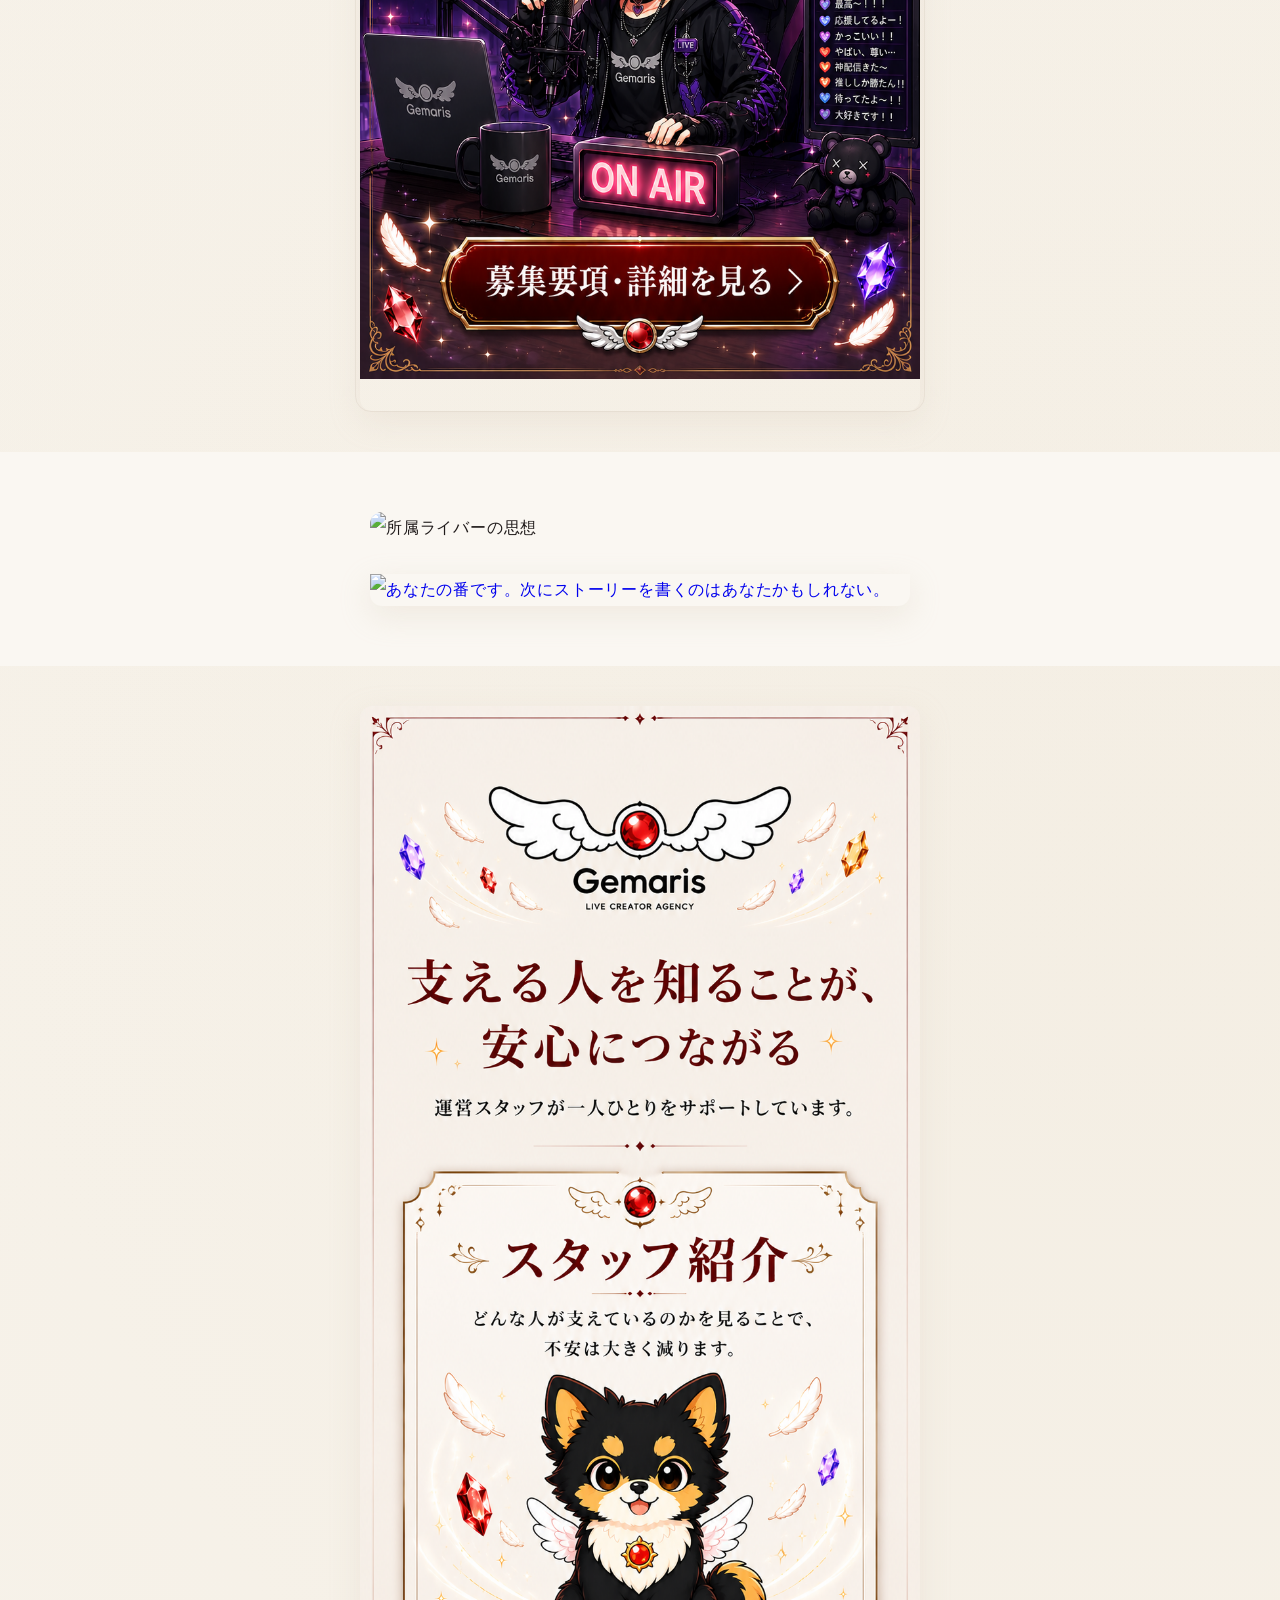
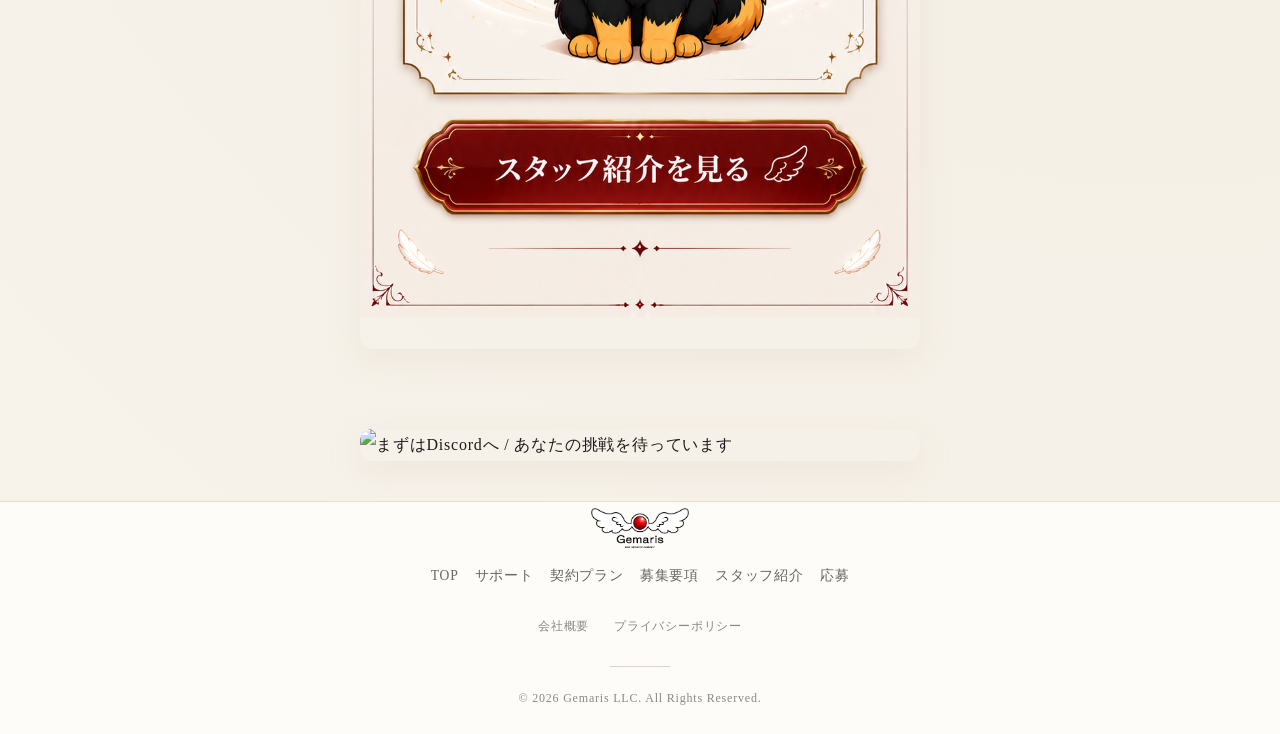
==== commit 725724f5: "Add files via upload" ====
--- a/index.html
+++ b/index.html
@@ -64,16 +64,6 @@
   </section>
 
   <!-- ==========================================
-       🔥 アバウトエリア（TOP2）
-       ========================================== -->
-  <section class="top-about-section">
-    <div class="top-img-container visual-overlay-wrapper2">
-      <img src="images/TOP2.png" alt="募集要項・詳細を見る" class="top-main-img">
-      <a href="recruit.html" class="map-replacement-link link-details" title="募集要項・詳細を見る"></a>
-    </div>
-  </section>
-
-  <!-- ==========================================
        👑 プラン＆活動支援合体セクション（座標・基準サイズ完全整合版）
        ========================================== -->
   <section class="section index-support-plans-section" id="plans" style="padding: 60px 0 40px 0; background: transparent;">
--- a/css/style.css
+++ b/css/style.css
@@ -773,4 +773,59 @@
   /* CTA縦並び＆等幅 */
   .cta-buttons { flex-direction: column; gap: 15px; padding: 0 20px; }
   .cta-section .apply-button { width: 100%; max-width: 300px; margin: 0 auto; }
-}+}
+/* ==========================================
+   🏁 フッターセクションのレスポンシブ改善CSS
+   ========================================== */
+
+/* 1. リンク全体のエリア設定 */
+.footer-links {
+  display: flex;
+  flex-wrap: wrap;       /* スマホで綺麗に折り返すように設定 */
+  justify-content: center;
+  gap: 8px 16px;         /* ★横の隙間は16px、縦の行間（gap）は8pxと超コンパクトに凝縮！ */
+  margin-top: 20px;
+  margin-bottom: 25px;   /* 仕切り線までの余白 */
+}
+
+/* 2. 各ハイパーリンク自体の調整 */
+.footer-links a {
+  display: inline-block;
+  line-height: 1.2;      /* ★行の高さ自体を限界まで詰めて、1つの塊に見せるで */
+  font-size: 0.85rem;    /* スマホで見やすい上品なサイズ感 */
+  text-decoration: none;
+  color: #666666;        /* 高級感のあるシックなグレー（お好みで変えてな） */
+}
+
+/* 3. コピーライトとの間に「仕切り線」を爆誕させる */
+.copyright {
+  position: relative;
+  margin-top: 25px;      /* ★リンクエリアとの境界をガッツリ広げる（25px） */
+  padding-top: 20px;     /* ★仕切り線から文字までの余白（20px） */
+  font-size: 0.75rem;
+  color: #888888;
+  text-align: center;
+}
+
+/* ★超簡単！CSSだけでコピーライトの上にオシャレな仕切り線を引く魔法の記述 */
+.copyright::before {
+  content: "";
+  position: absolute;
+  top: 0;
+  left: 50%;
+  transform: translateX(-50%);
+  width: 60px;           /* ★線の長さ（画面いっぱいじゃなく、中央にちょこんと置くのが今風でラグジュアリーや） */
+  height: 1px;
+  background-color: #e0d5c1; /* Gemarisの世界観に合わせた上品なゴールド・ベージュ系の薄い線 */
+}
+/* 1. 見出し系だけは、不自然な1文字改行を防ぐためにキープ */
+h1, h2, h3, h4 {
+  word-break: keep-all;
+  overflow-wrap: break-word;
+}
+
+/* 2. 🚨戦犯：長文（p）や全体（body）は、絶対に突き抜けないように標準改行に戻す */
+body, p {
+  word-break: normal !important;      /* 横の突き抜けを緊急停止 */
+  overflow-wrap: break-word !important; /* 枠線に合わせて安全に自動改行 */
+}
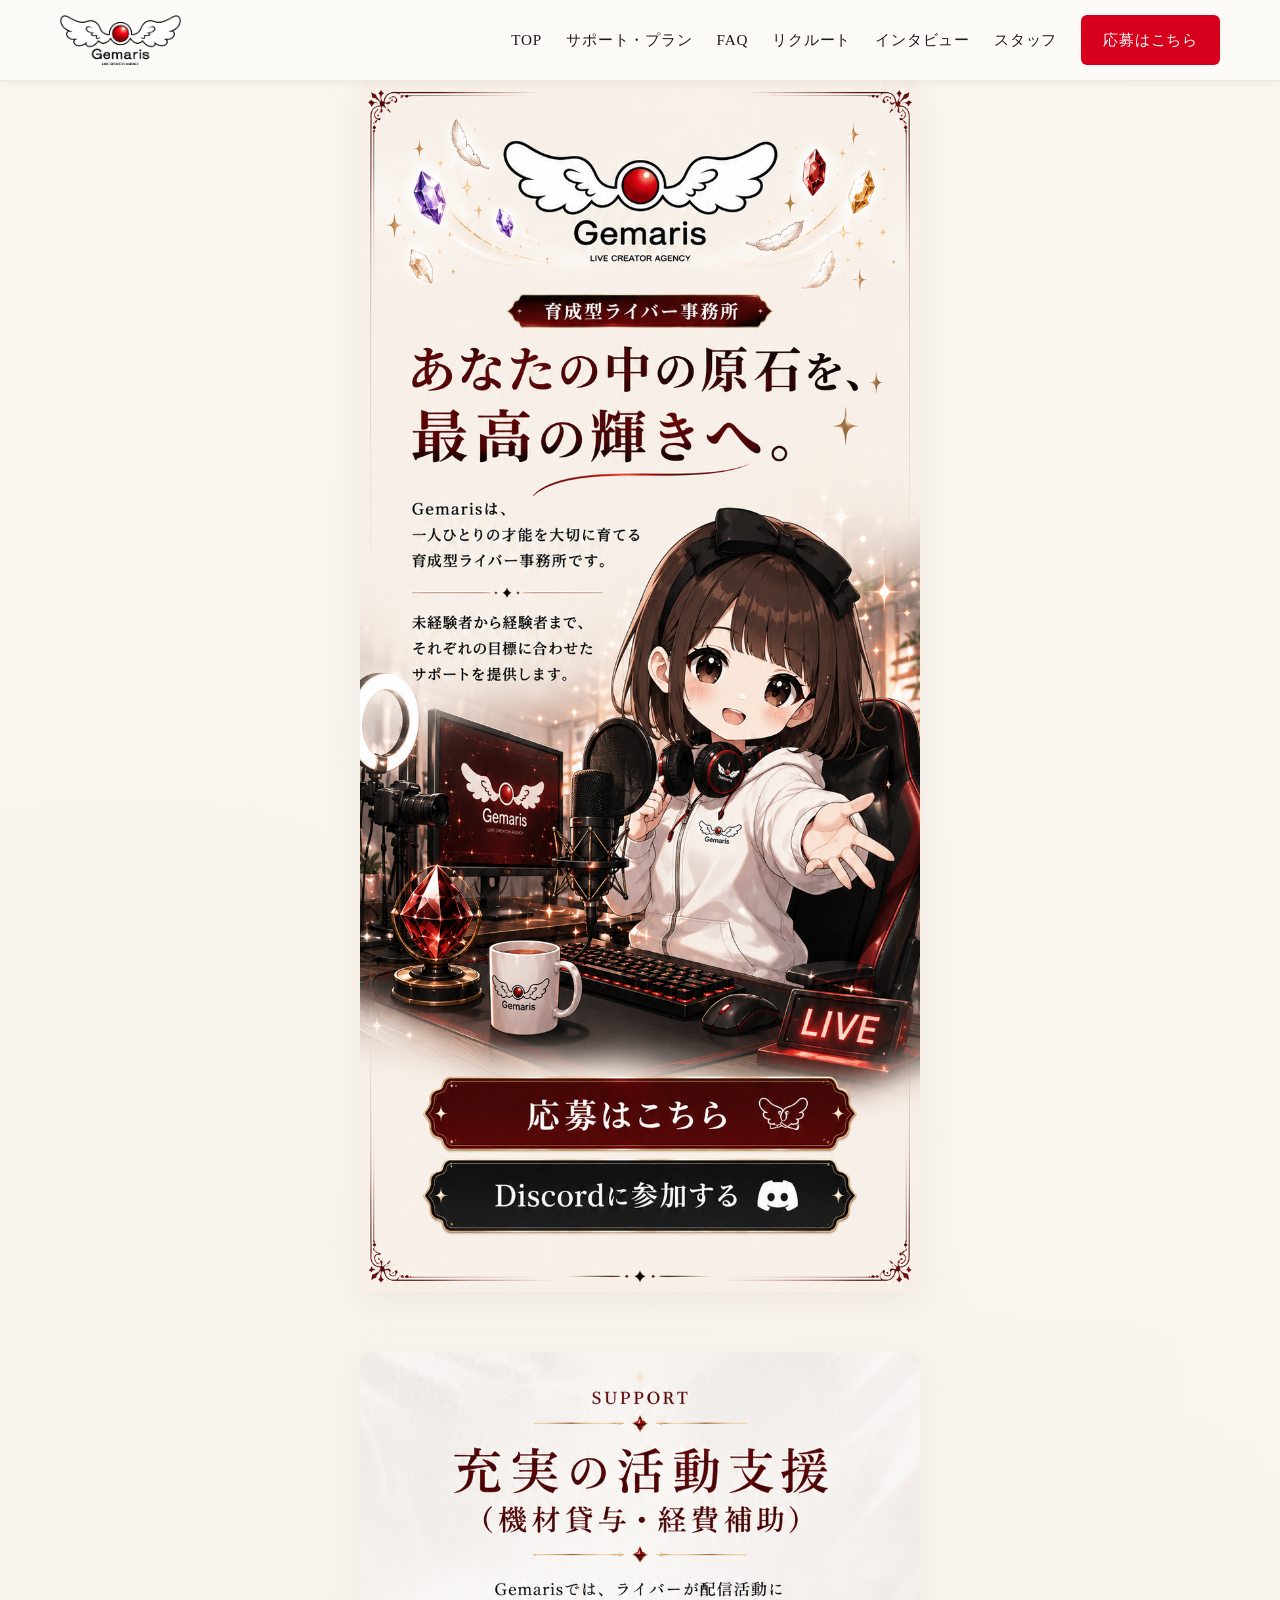
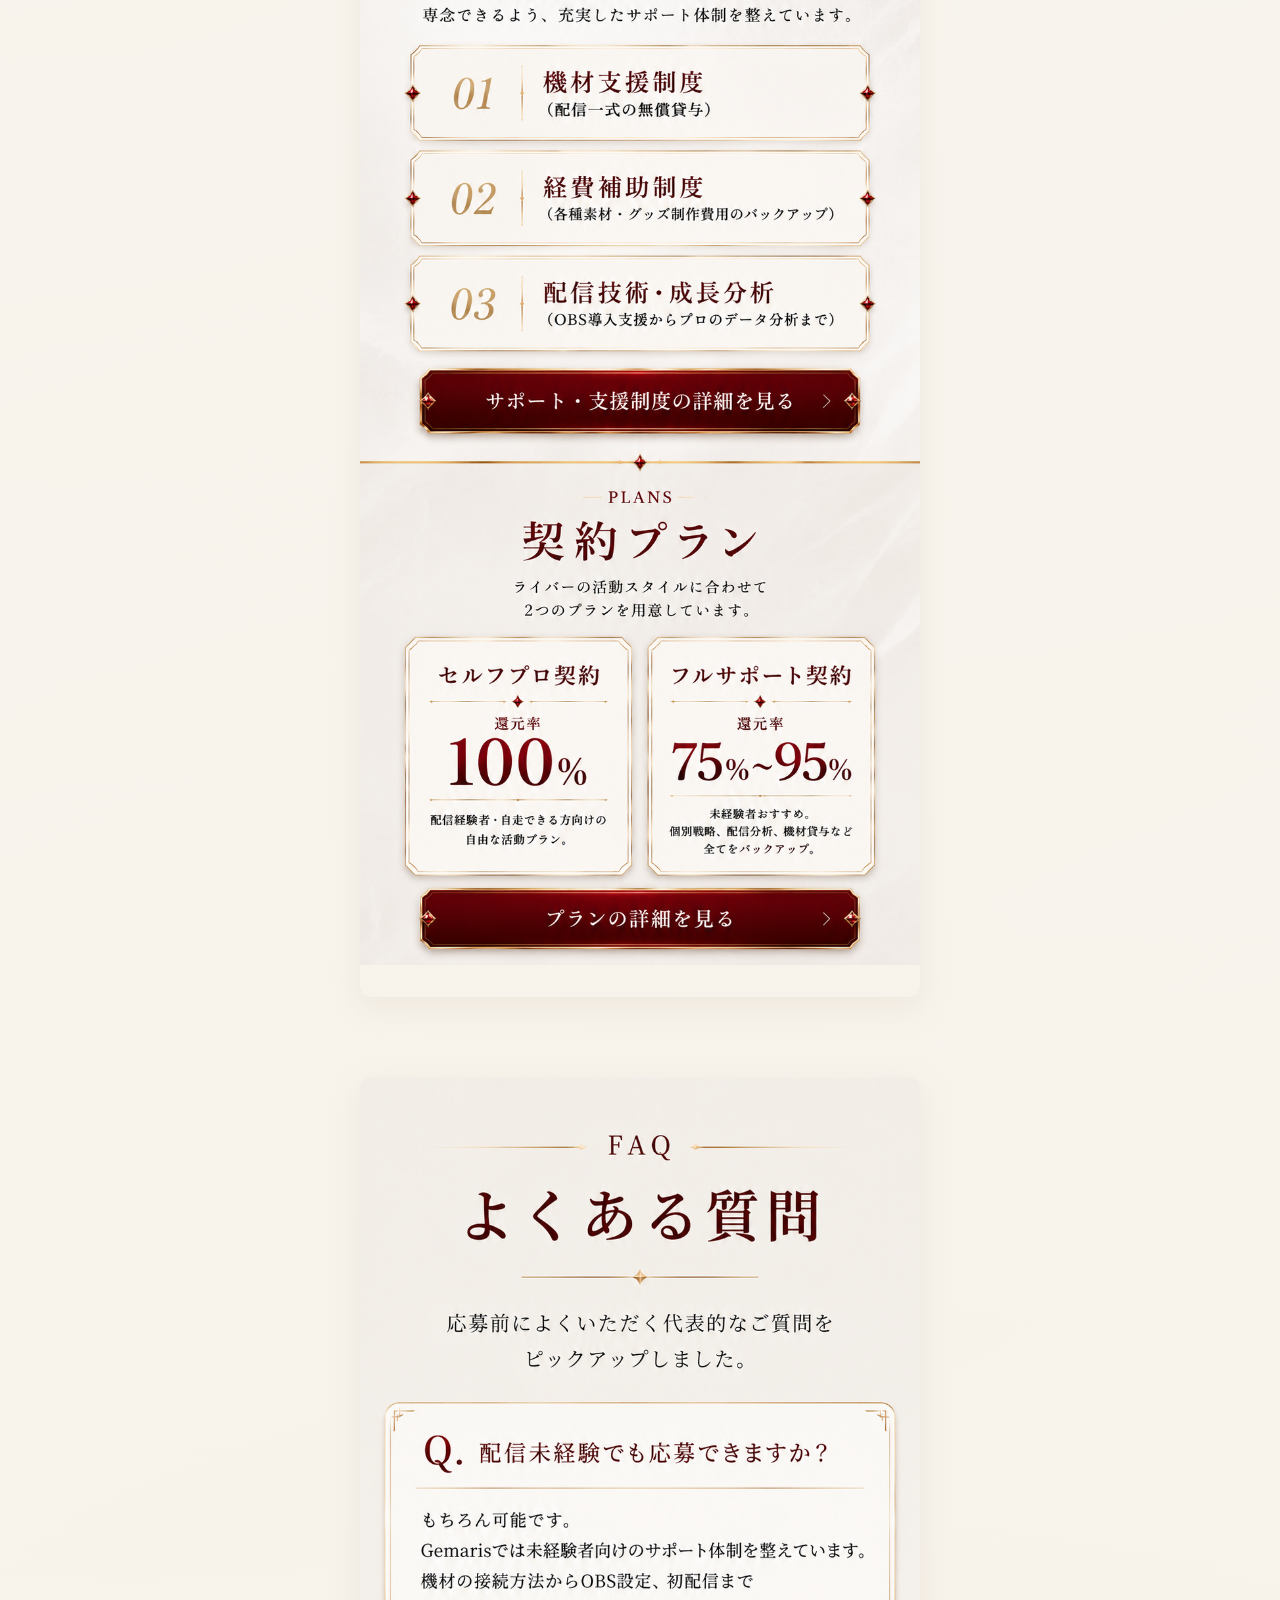
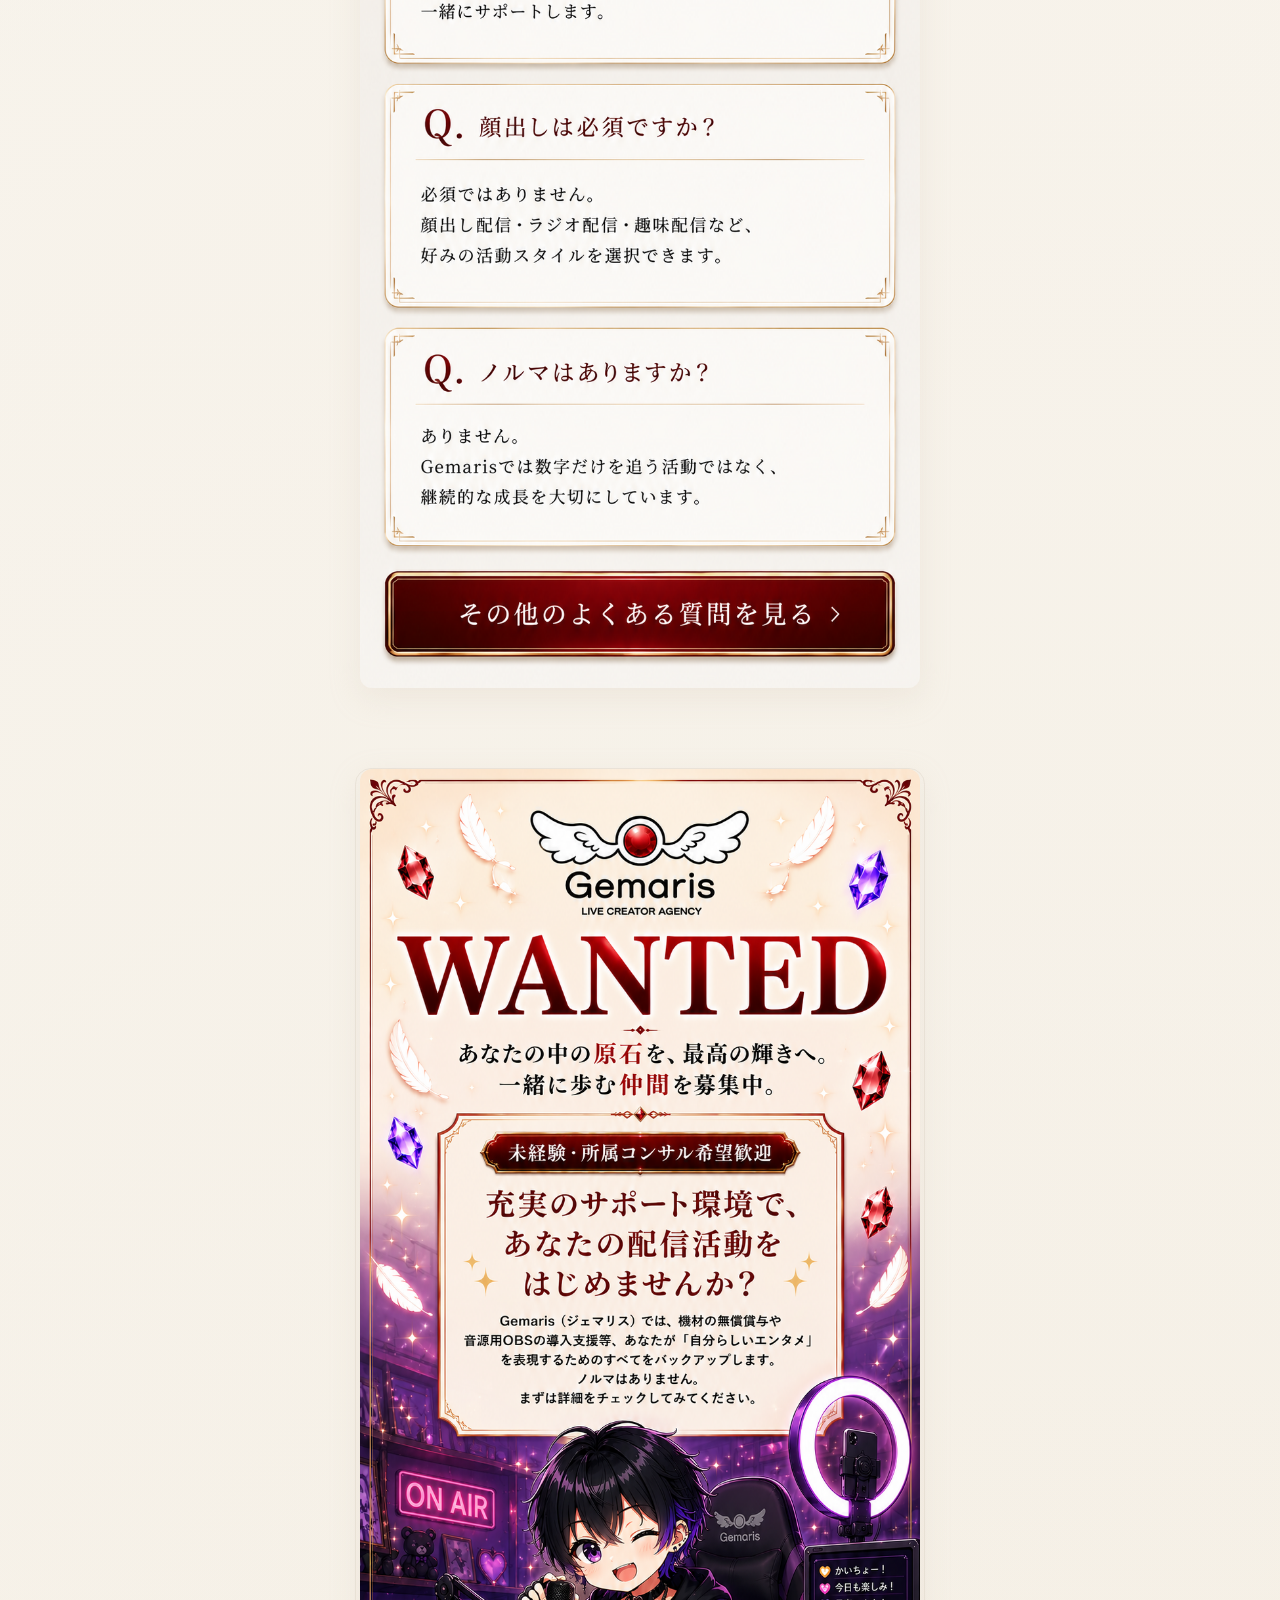
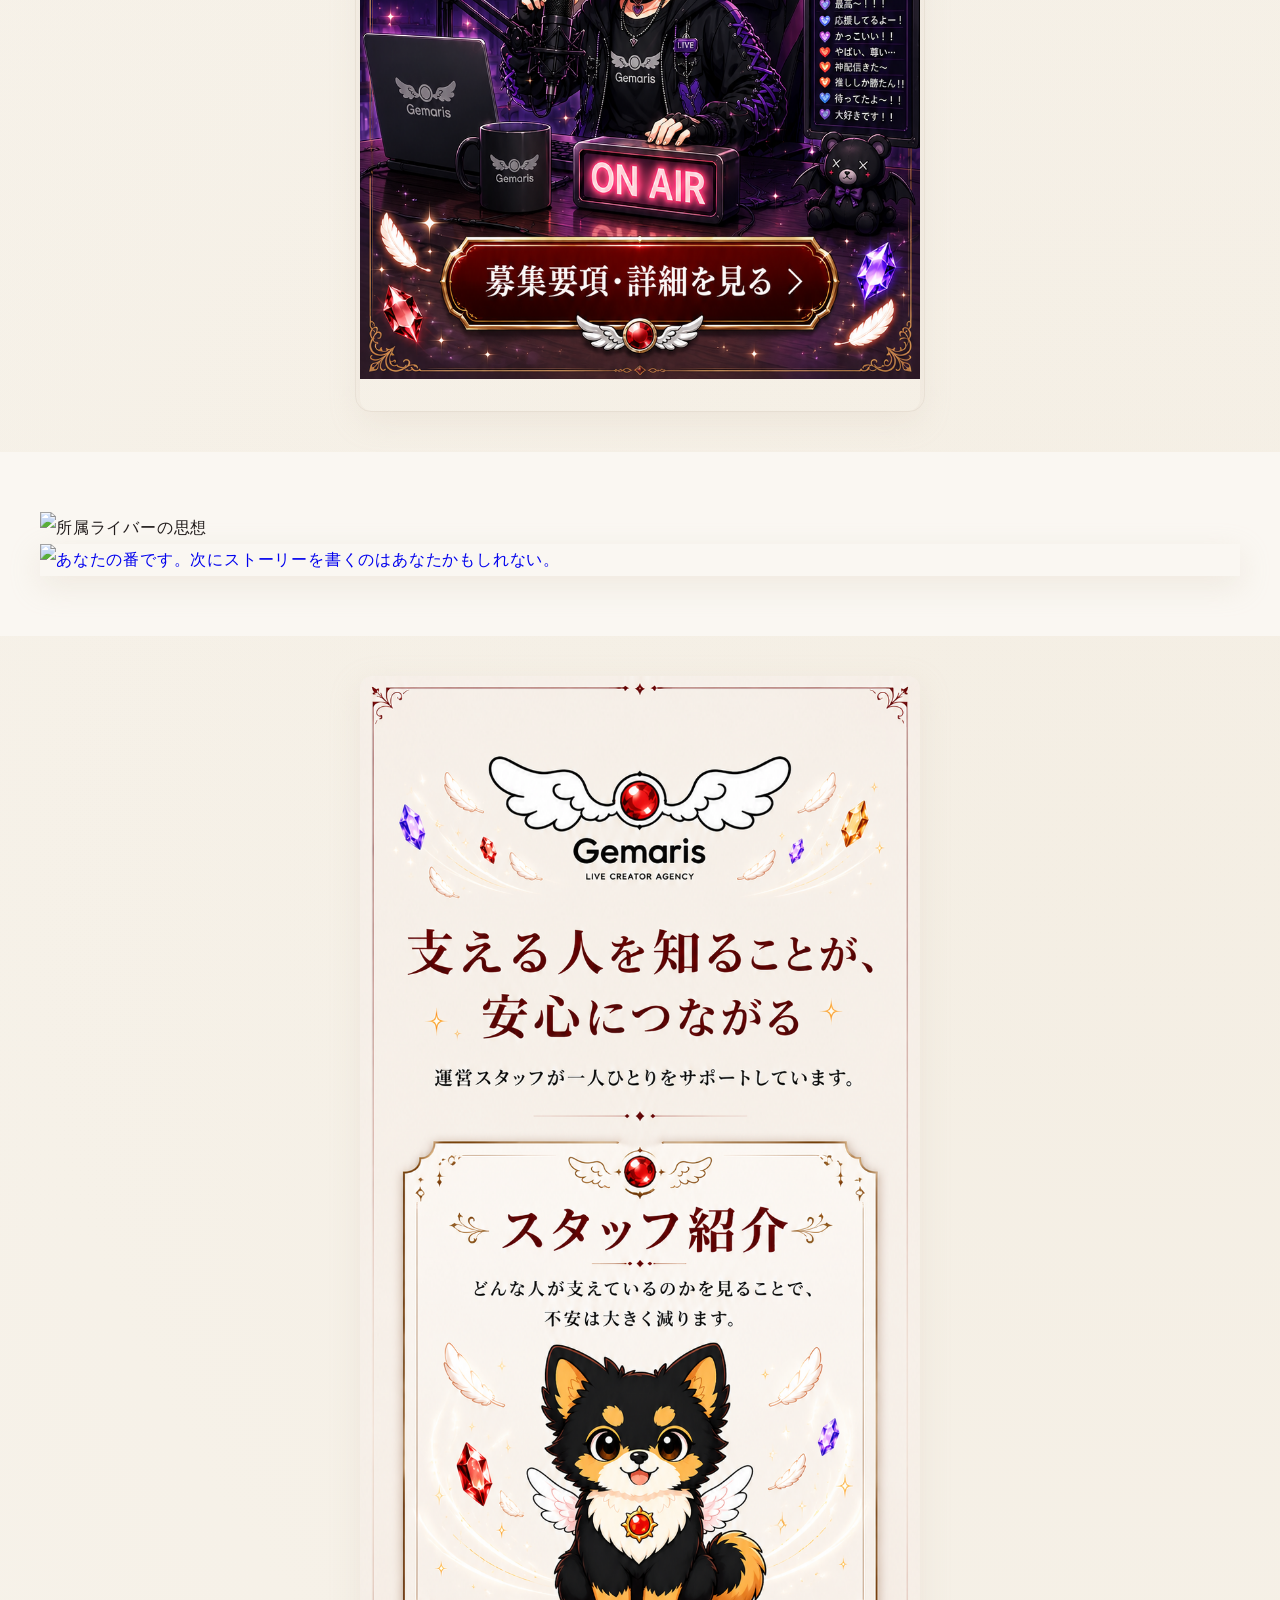
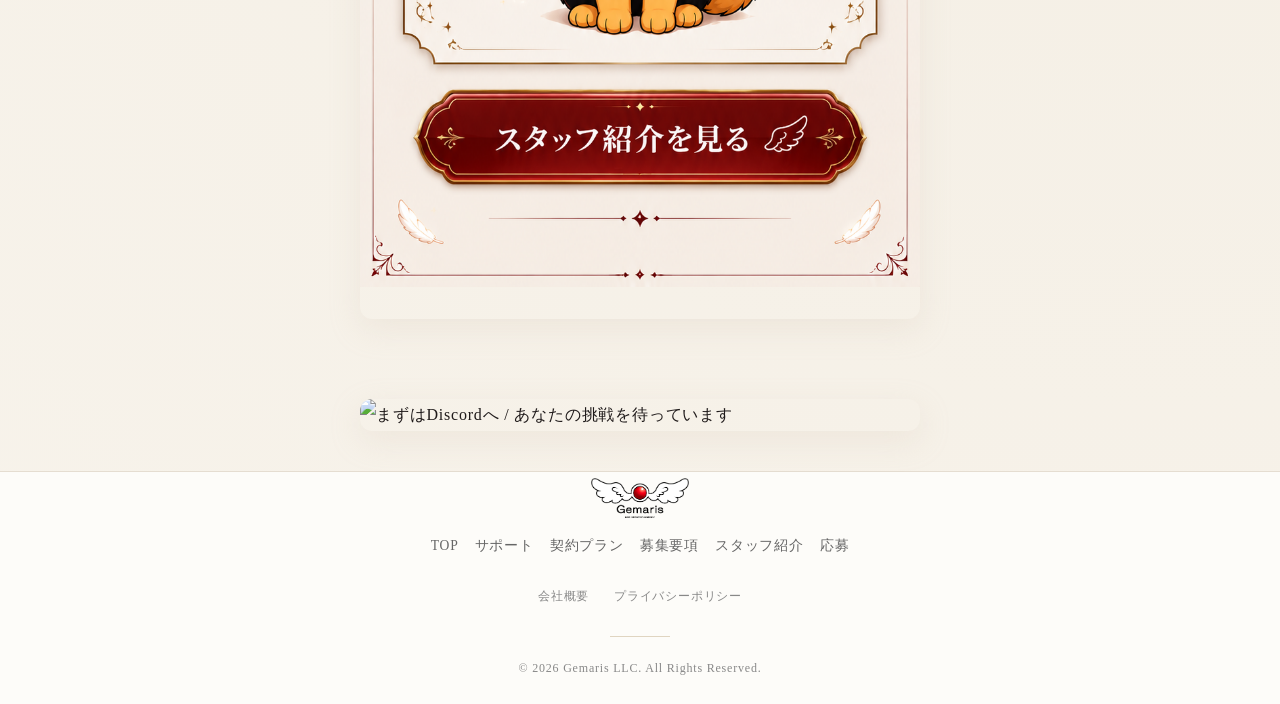
==== commit b8c2a986: "Add files via upload" ====
--- a/index.html
+++ b/index.html
@@ -133,18 +133,28 @@
   </section>
 
 <!-- ==========================================
-       👑 所属ライバーの思想セクション（ストーリー）
-       ========================================== -->
-  <section class="section story-section" style="padding: 60px 0; background-color: #faf7f2; position: relative;">
+       👑 所属ライバーの思想セクション（ストーリー）★横幅パンパン版
+       ========================================== -->
+  <section class="section story-section" style="padding: 60px 0; background-color: #faf7f2; position: relative; overflow: hidden;">
     
     <!-- 💡 固定ヘッダーの裏に隠れるのを防ぐ、位置調整用の見えない透明のピン留め -->
     <div id="story-section" style="position: absolute; top: -80px; left: 0;"></div>
 
-    <div class="container" style="max-width: 600px; margin: 0 auto; padding: 0 15px;">    <div class="container" style="max-width: 600px; margin: 0 auto; padding: 0 15px;">
+    <!-- 🚨 外側のcontainer枠を100vw＆トランスフォームでぶち抜いて画面いっぱいに広げる -->
+    <div class="container story-wide-container" style="
+      width: 100vw;
+      position: relative;
+      left: 50%;
+      transform: translateX(-50%);
+      margin: 0;
+      padding: 0;
+    ">
       
-      <div class="story-image-wrapper-main" style="position: relative; width: 100%; max-width: 560px; margin: 0 auto 30px auto;">
-        <img src="images/index-story.png" alt="所属ライバーの思想" style="width: 100%; height: auto; display: block; border-radius: 12px 12px 0 0;">
-        
+      <!-- 📰 メインインタビュー（かいちょ＆りさ） -->
+      <div class="story-image-wrapper-main" style="position: relative; width: 100%; margin: 0 auto;">
+        <img src="images/index-story.png" alt="所属ライバーの思想" style="width: 100%; height: auto; display: block;">
+        
+        <!-- かいちょストーリーボタン -->
         <a href="story-kaicho.html" class="story-invisible-link link-kaicho" style="
           position: absolute;
           display: block;
@@ -157,6 +167,7 @@
           cursor: pointer;
         " aria-label="エンタメだけで頂点を狙う男の哲学 STORYを読む"></a>
         
+        <!-- りさストーリーボタン -->
         <a href="story-risa.html" class="story-invisible-link link-risa" style="
           position: absolute;
           display: block;
@@ -170,15 +181,15 @@
         " aria-label="スマホ1つで世界を変える思考法 STORYを読む"></a>
       </div>
 
-      <div class="story-image-wrapper-cta" style="position: relative; width: 100%; max-width: 560px; margin: 0 auto;">
+      <!-- 📢 下部CTA（あなたの番です） -->
+      <div class="story-image-wrapper-cta" style="position: relative; width: 100%; margin: 0 auto;">
         <a href="apply.html" style="display: block; text-decoration: none; cursor: pointer;" aria-label="あなたの番です 未来を変える">
-          <img src="images/index-stor2y.png" alt="あなたの番です。次にストーリーを書くのはあなたかもしれない。" style="width: 100%; height: auto; display: block; border-radius: 0 0 12px 12px; box-shadow: 0 10px 30px rgba(215, 201, 182, 0.3); transition: transform 0.2s ease;">
+          <img src="images/index-stor2y.png" alt="あなたの番です。次にストーリーを書くのはあなたかもしれない。" style="width: 100%; height: auto; display: block; box-shadow: 0 10px 30px rgba(215, 201, 182, 0.3); transition: transform 0.2s ease;">
         </a>
       </div>
 
     </div>
   </section>
-
   <!-- ==========================================
        🐾 スタッフ紹介告知セクション
        ========================================== -->
